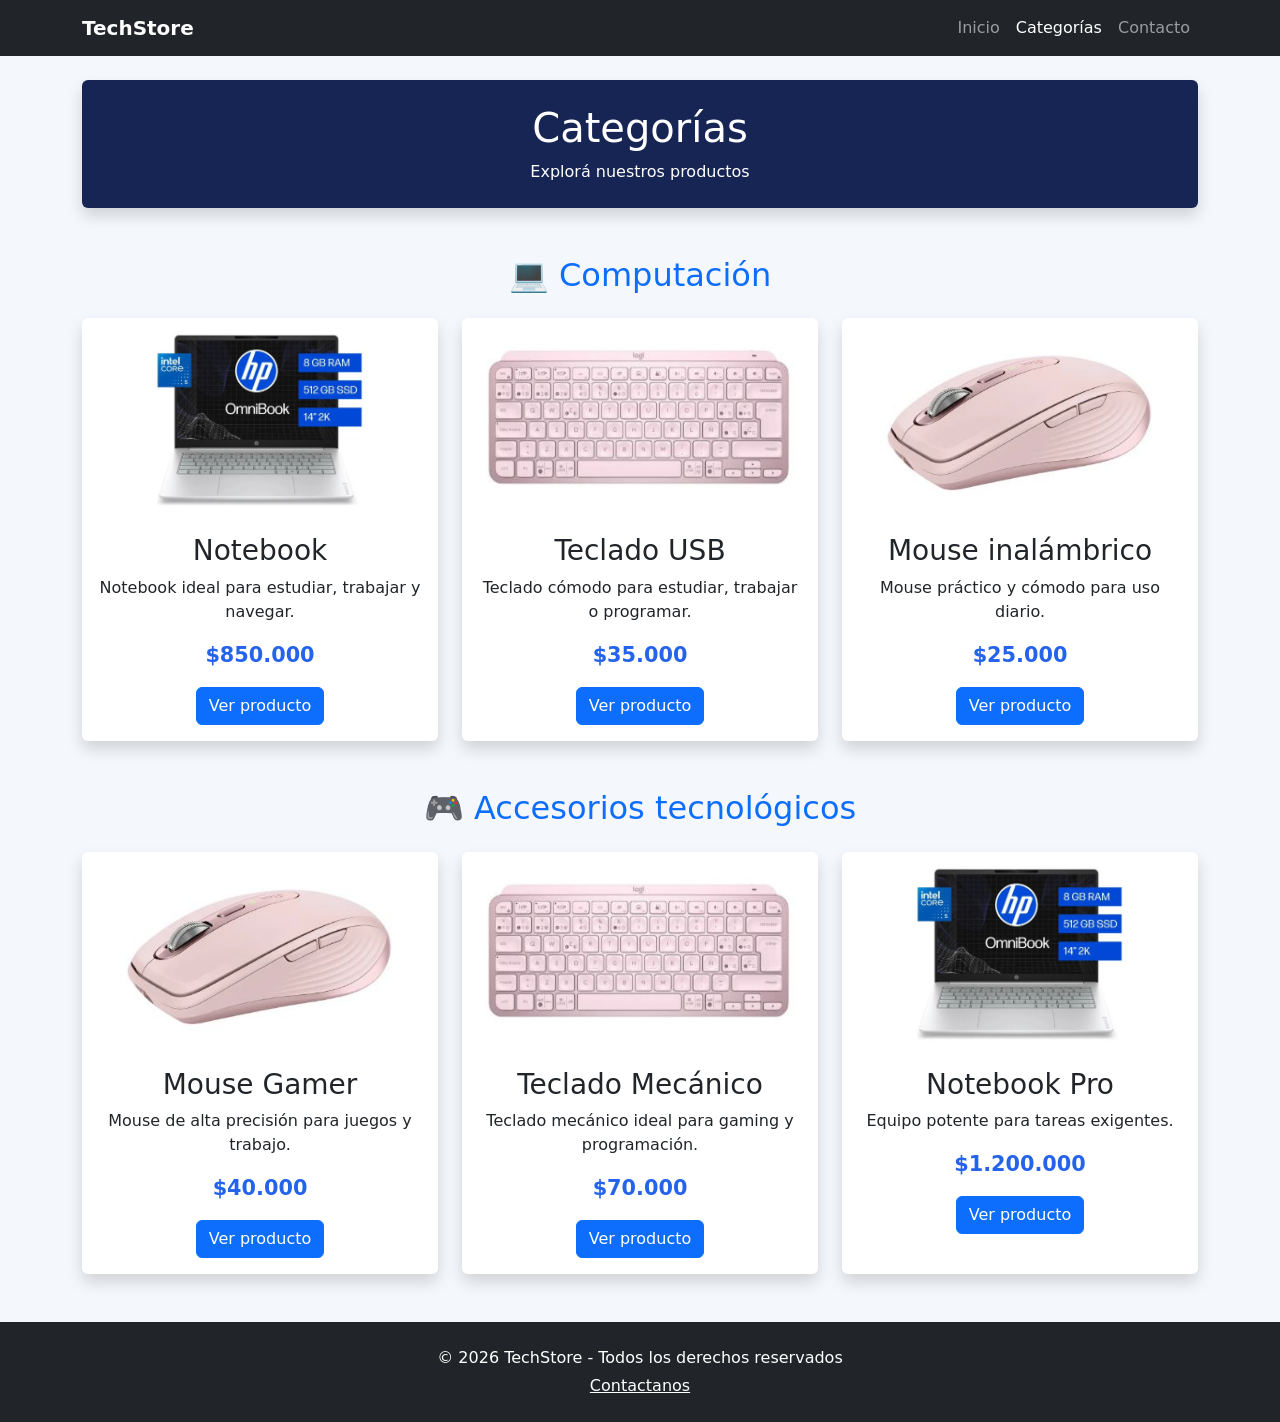
==== categorias.html @ 61530fde "Agrego paginas y funcionalidades Bootstrap" ====
<!doctype html>
<html lang="es">

<head>
  <meta charset="utf-8">
  <meta name="viewport" content="width=device-width, initial-scale=1">

  <title>Categorías - TechStore</title>

  <!-- Bootstrap -->
  <link
    href="https://cdn.jsdelivr.net/npm/bootstrap@5.3.8/dist/css/bootstrap.min.css"
    rel="stylesheet"
  >

  <style>
    body {
      background-color: #f4f7fb;
    }

    .encabezado {
      background-color: #172554;
    }

    .card {
      border: none;
      transition: transform 0.2s;
    }

    .card:hover {
      transform: translateY(-5px);
    }

    .card-img-top {
      height: 200px;
      object-fit: contain;
      padding: 10px;
    }

    .precio {
      color: #2563eb;
      font-size: 1.3rem;
      font-weight: bold;
    }
  </style>
</head>

<body>


  <!-- MENÚ -->
  <nav class="navbar navbar-expand-lg navbar-dark bg-dark">

    <div class="container">

      <a class="navbar-brand fw-bold" href="index.html">
        TechStore
      </a>

      <button
        class="navbar-toggler"
        type="button"
        data-bs-toggle="collapse"
        data-bs-target="#menu"
        aria-controls="menu"
        aria-expanded="false"
        aria-label="Abrir menú"
      >
        <span class="navbar-toggler-icon"></span>
      </button>


      <div class="collapse navbar-collapse" id="menu">

        <ul class="navbar-nav ms-auto">

          <li class="nav-item">
            <a class="nav-link" href="index.html">
              Inicio
            </a>
          </li>

          <li class="nav-item">
            <a class="nav-link active" href="categorias.html">
              Categorías
            </a>
          </li>

          <li class="nav-item">
            <a class="nav-link" href="contacto.html">
              Contacto
            </a>
          </li>

        </ul>

      </div>

    </div>

  </nav>


  <!-- ENCABEZADO -->
  <div class="container mt-4">

    <header class="encabezado text-white text-center py-4 rounded shadow">

      <h1>Categorías</h1>

      <p class="mb-0">
        Explorá nuestros productos
      </p>

    </header>

  </div>


  <!-- CATEGORÍA 1 -->
  <main class="container mt-5">

    <h2 class="text-center text-primary mb-4">
      💻 Computación
    </h2>


    <div class="row g-4 mb-5">


      <!-- PRODUCTO 1 -->
      <div class="col-sm-12 col-md-4">

        <div class="card shadow h-100">

          <img
            src="./img/notebook.JPG"
            class="card-img-top"
            alt="Notebook"
          >

          <div class="card-body text-center">

            <h3 class="card-title">
              Notebook
            </h3>

            <p class="card-text">
              Notebook ideal para estudiar, trabajar y navegar.
            </p>

            <p class="precio">
              $850.000
            </p>

            <button
              class="btn btn-primary"
              data-bs-toggle="modal"
              data-bs-target="#modalNotebook"
            >
              Ver producto
            </button>

          </div>

        </div>

      </div>


      <!-- PRODUCTO 2 -->
      <div class="col-sm-12 col-md-4">

        <div class="card shadow h-100">

          <img
            src="./img/teclado.JPG"
            class="card-img-top"
            alt="Teclado"
          >

          <div class="card-body text-center">

            <h3 class="card-title">
              Teclado USB
            </h3>

            <p class="card-text">
              Teclado cómodo para estudiar, trabajar o programar.
            </p>

            <p class="precio">
              $35.000
            </p>

            <button
              class="btn btn-primary"
              data-bs-toggle="modal"
              data-bs-target="#modalTeclado"
            >
              Ver producto
            </button>

          </div>

        </div>

      </div>


      <!-- PRODUCTO 3 -->
      <div class="col-sm-12 col-md-4">

        <div class="card shadow h-100">

          <img
            src="./img/mouse.JPG"
            class="card-img-top"
            alt="Mouse"
          >

          <div class="card-body text-center">

            <h3 class="card-title">
              Mouse inalámbrico
            </h3>

            <p class="card-text">
              Mouse práctico y cómodo para uso diario.
            </p>

            <p class="precio">
              $25.000
            </p>

            <button
              class="btn btn-primary"
              data-bs-toggle="modal"
              data-bs-target="#modalMouse"
            >
              Ver producto
            </button>

          </div>

        </div>

      </div>

    </div>


    <!-- CATEGORÍA 2 -->
    <h2 class="text-center text-primary mb-4">
      🎮 Accesorios tecnológicos
    </h2>


    <div class="row g-4 mb-5">


      <!-- PRODUCTO 4 -->
      <div class="col-sm-12 col-md-4">

        <div class="card shadow h-100">

          <img
            src="./img/mouse.JPG"
            class="card-img-top"
            alt="Mouse gamer"
          >

          <div class="card-body text-center">

            <h3 class="card-title">
              Mouse Gamer
            </h3>

            <p class="card-text">
              Mouse de alta precisión para juegos y trabajo.
            </p>

            <p class="precio">
              $40.000
            </p>

            <button
              class="btn btn-primary"
              data-bs-toggle="modal"
              data-bs-target="#modalMouseGamer"
            >
              Ver producto
            </button>

          </div>

        </div>

      </div>


      <!-- PRODUCTO 5 -->
      <div class="col-sm-12 col-md-4">

        <div class="card shadow h-100">

          <img
            src="./img/teclado.JPG"
            class="card-img-top"
            alt="Teclado mecánico"
          >

          <div class="card-body text-center">

            <h3 class="card-title">
              Teclado Mecánico
            </h3>

            <p class="card-text">
              Teclado mecánico ideal para gaming y programación.
            </p>

            <p class="precio">
              $70.000
            </p>

            <button
              class="btn btn-primary"
              data-bs-toggle="modal"
              data-bs-target="#modalTecladoMecanico"
            >
              Ver producto
            </button>

          </div>

        </div>

      </div>


      <!-- PRODUCTO 6 -->
      <div class="col-sm-12 col-md-4">

        <div class="card shadow h-100">

          <img
            src="./img/notebook.JPG"
            class="card-img-top"
            alt="Notebook Pro"
          >

          <div class="card-body text-center">

            <h3 class="card-title">
              Notebook Pro
            </h3>

            <p class="card-text">
              Equipo potente para tareas exigentes.
            </p>

            <p class="precio">
              $1.200.000
            </p>

            <button
              class="btn btn-primary"
              data-bs-toggle="modal"
              data-bs-target="#modalNotebookPro"
            >
              Ver producto
            </button>

          </div>

        </div>

      </div>

    </div>

  </main>


  <!-- ========================= -->
  <!-- MODAL NOTEBOOK -->
  <!-- ========================= -->

  <div
    class="modal fade"
    id="modalNotebook"
    tabindex="-1"
    aria-hidden="true"
  >

    <div class="modal-dialog">

      <div class="modal-content">

        <div class="modal-header">

          <h2 class="modal-title">
            Notebook
          </h2>

          <button
            type="button"
            class="btn-close"
            data-bs-dismiss="modal"
            aria-label="Cerrar"
          ></button>

        </div>

        <div class="modal-body">

          <p>
            Notebook ideal para estudiar, trabajar y navegar por internet.
          </p>

          <p>
            Pantalla de alta calidad, almacenamiento amplio y diseño cómodo.
          </p>

          <strong>
            Precio: $850.000
          </strong>

        </div>

        <div class="modal-footer">

          <button
            type="button"
            class="btn btn-secondary"
            data-bs-dismiss="modal"
          >
            Cerrar
          </button>

        </div>

      </div>

    </div>

  </div>


  <!-- MODAL TECLADO -->

  <div
    class="modal fade"
    id="modalTeclado"
    tabindex="-1"
    aria-hidden="true"
  >

    <div class="modal-dialog">

      <div class="modal-content">

        <div class="modal-header">

          <h2 class="modal-title">
            Teclado USB
          </h2>

          <button
            type="button"
            class="btn-close"
            data-bs-dismiss="modal"
          ></button>

        </div>

        <div class="modal-body">

          <p>
            Teclado USB cómodo y práctico.
          </p>

          <p>
            Ideal para estudiar, trabajar y programar.
          </p>

          <strong>
            Precio: $35.000
          </strong>

        </div>

      </div>

    </div>

  </div>


  <!-- MODAL MOUSE -->

  <div
    class="modal fade"
    id="modalMouse"
    tabindex="-1"
    aria-hidden="true"
  >

    <div class="modal-dialog">

      <div class="modal-content">

        <div class="modal-header">

          <h2 class="modal-title">
            Mouse inalámbrico
          </h2>

          <button
            type="button"
            class="btn-close"
            data-bs-dismiss="modal"
          ></button>

        </div>

        <div class="modal-body">

          <p>
            Mouse inalámbrico cómodo y práctico para todos los días.
          </p>

          <strong>
            Precio: $25.000
          </strong>

        </div>

      </div>

    </div>

  </div>


  <!-- MODAL MOUSE GAMER -->

  <div
    class="modal fade"
    id="modalMouseGamer"
    tabindex="-1"
    aria-hidden="true"
  >

    <div class="modal-dialog">

      <div class="modal-content">

        <div class="modal-header">

          <h2 class="modal-title">
            Mouse Gamer
          </h2>

          <button
            type="button"
            class="btn-close"
            data-bs-dismiss="modal"
          ></button>

        </div>

        <div class="modal-body">

          <p>
            Mouse de alta precisión para gaming y trabajo.
          </p>

          <p>
            Diseño ergonómico y excelente respuesta.
          </p>

          <strong>
            Precio: $40.000
          </strong>

        </div>

      </div>

    </div>

  </div>


  <!-- MODAL TECLADO MECÁNICO -->

  <div
    class="modal fade"
    id="modalTecladoMecanico"
    tabindex="-1"
    aria-hidden="true"
  >

    <div class="modal-dialog">

      <div class="modal-content">

        <div class="modal-header">

          <h2 class="modal-title">
            Teclado Mecánico
          </h2>

          <button
            type="button"
            class="btn-close"
            data-bs-dismiss="modal"
          ></button>

        </div>

        <div class="modal-body">

          <p>
            Teclado mecánico ideal para gaming y programación.
          </p>

          <p>
            Construcción resistente y respuesta rápida.
          </p>

          <strong>
            Precio: $70.000
          </strong>

        </div>

      </div>

    </div>

  </div>


  <!-- MODAL NOTEBOOK PRO -->

  <div
    class="modal fade"
    id="modalNotebookPro"
    tabindex="-1"
    aria-hidden="true"
  >

    <div class="modal-dialog">

      <div class="modal-content">

        <div class="modal-header">

          <h2 class="modal-title">
            Notebook Pro
          </h2>

          <button
            type="button"
            class="btn-close"
            data-bs-dismiss="modal"
          ></button>

        </div>

        <div class="modal-body">

          <p>
            Notebook potente para tareas exigentes.
          </p>

          <p>
            Ideal para trabajo, programación y edición.
          </p>

          <strong>
            Precio: $1.200.000
          </strong>

        </div>

      </div>

    </div>

  </div>


  <!-- FOOTER -->

  <footer class="bg-dark text-white text-center py-4 mt-5">

    <p class="mb-1">
      © 2026 TechStore - Todos los derechos reservados
    </p>

    <a
      href="contacto.html"
      class="text-white"
    >
      Contactanos
    </a>

  </footer>


  <!-- Bootstrap JavaScript -->

  <script
    src="https://cdn.jsdelivr.net/npm/bootstrap@5.3.8/dist/js/bootstrap.bundle.min.js"
  ></script>

</body>

</html>
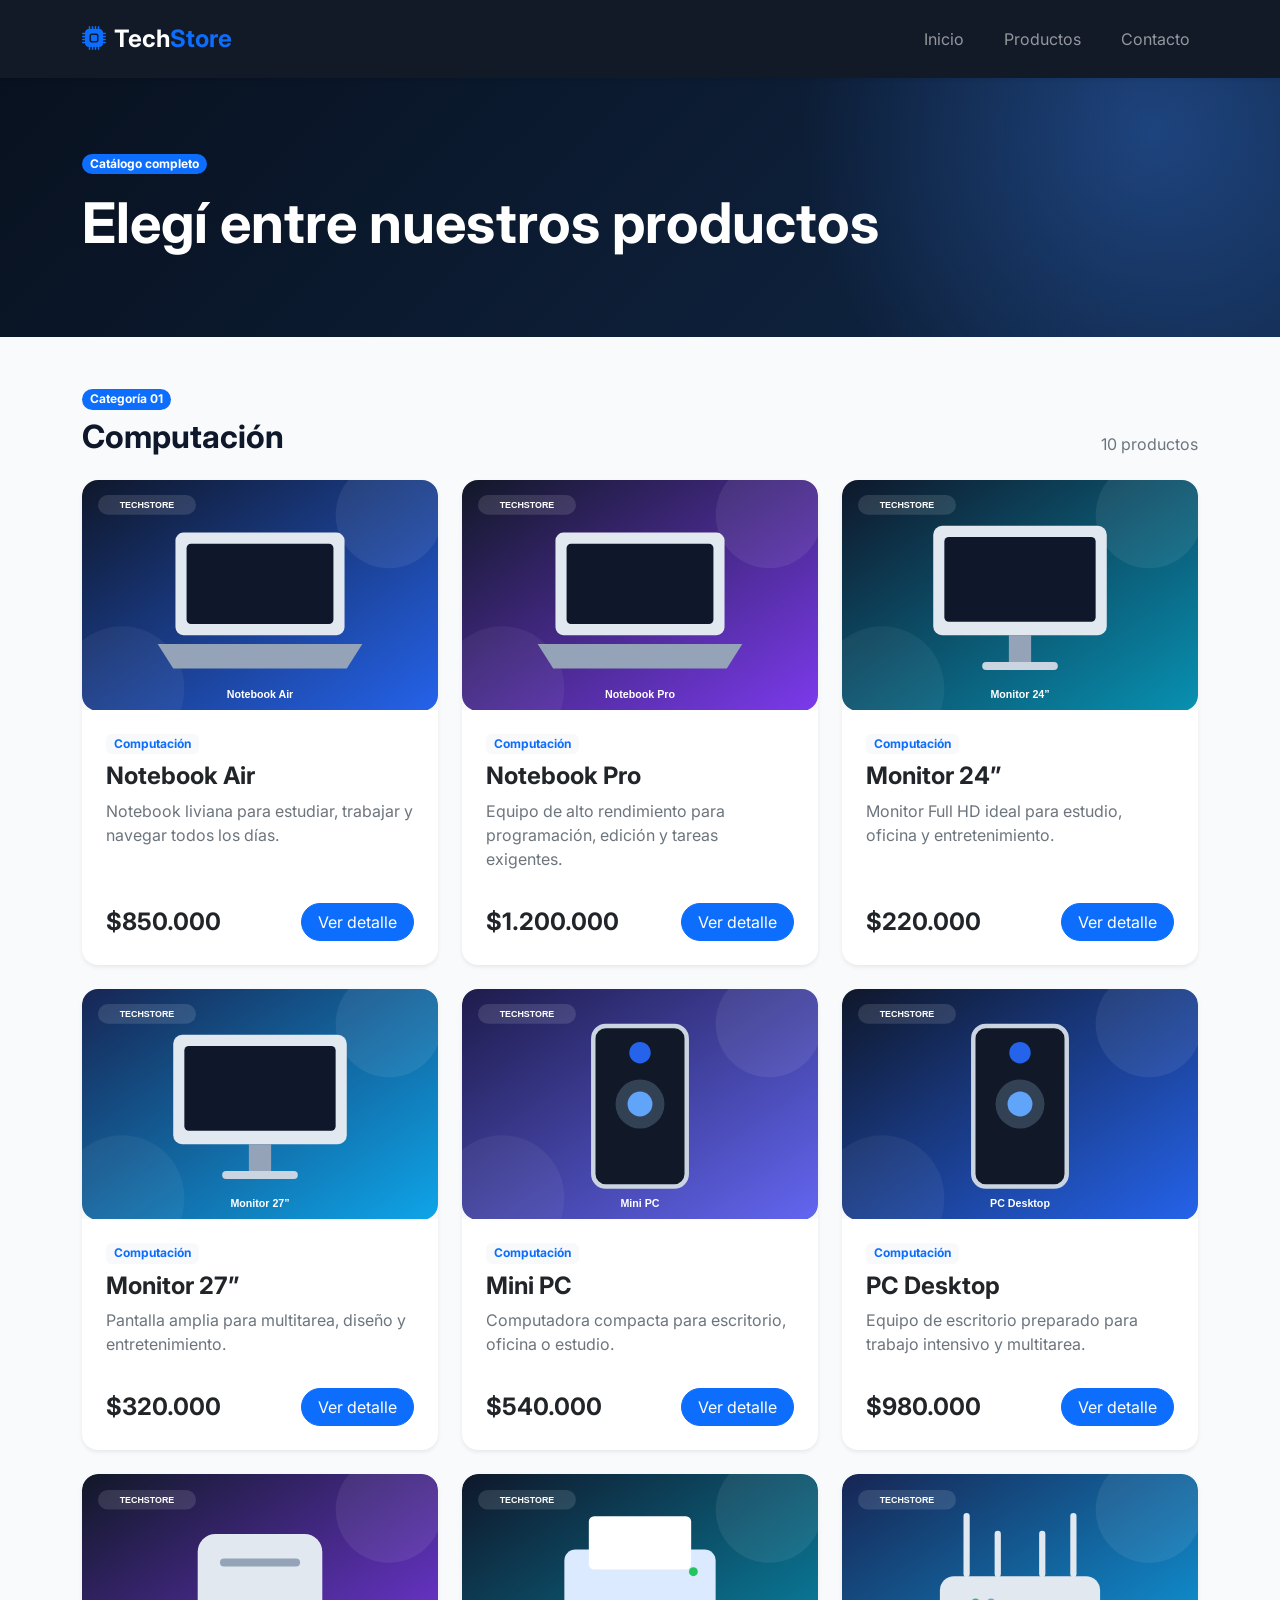
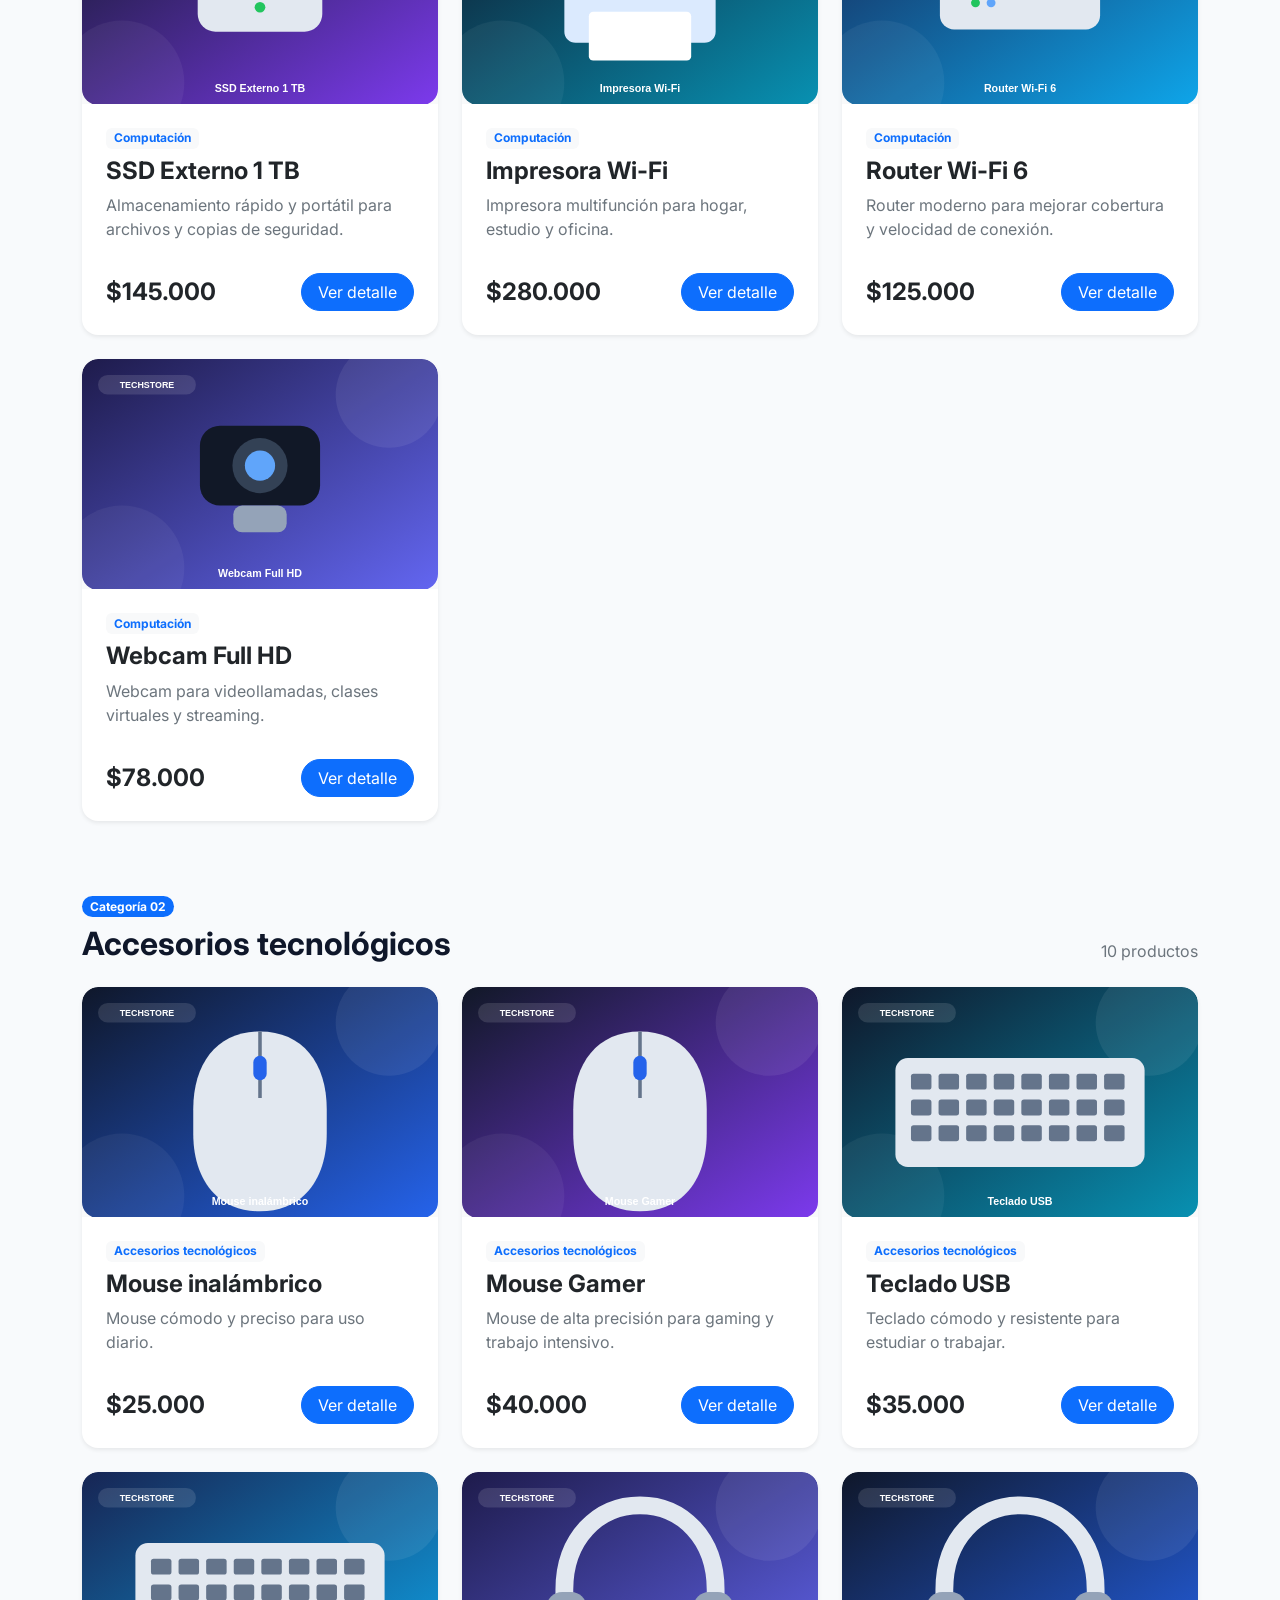
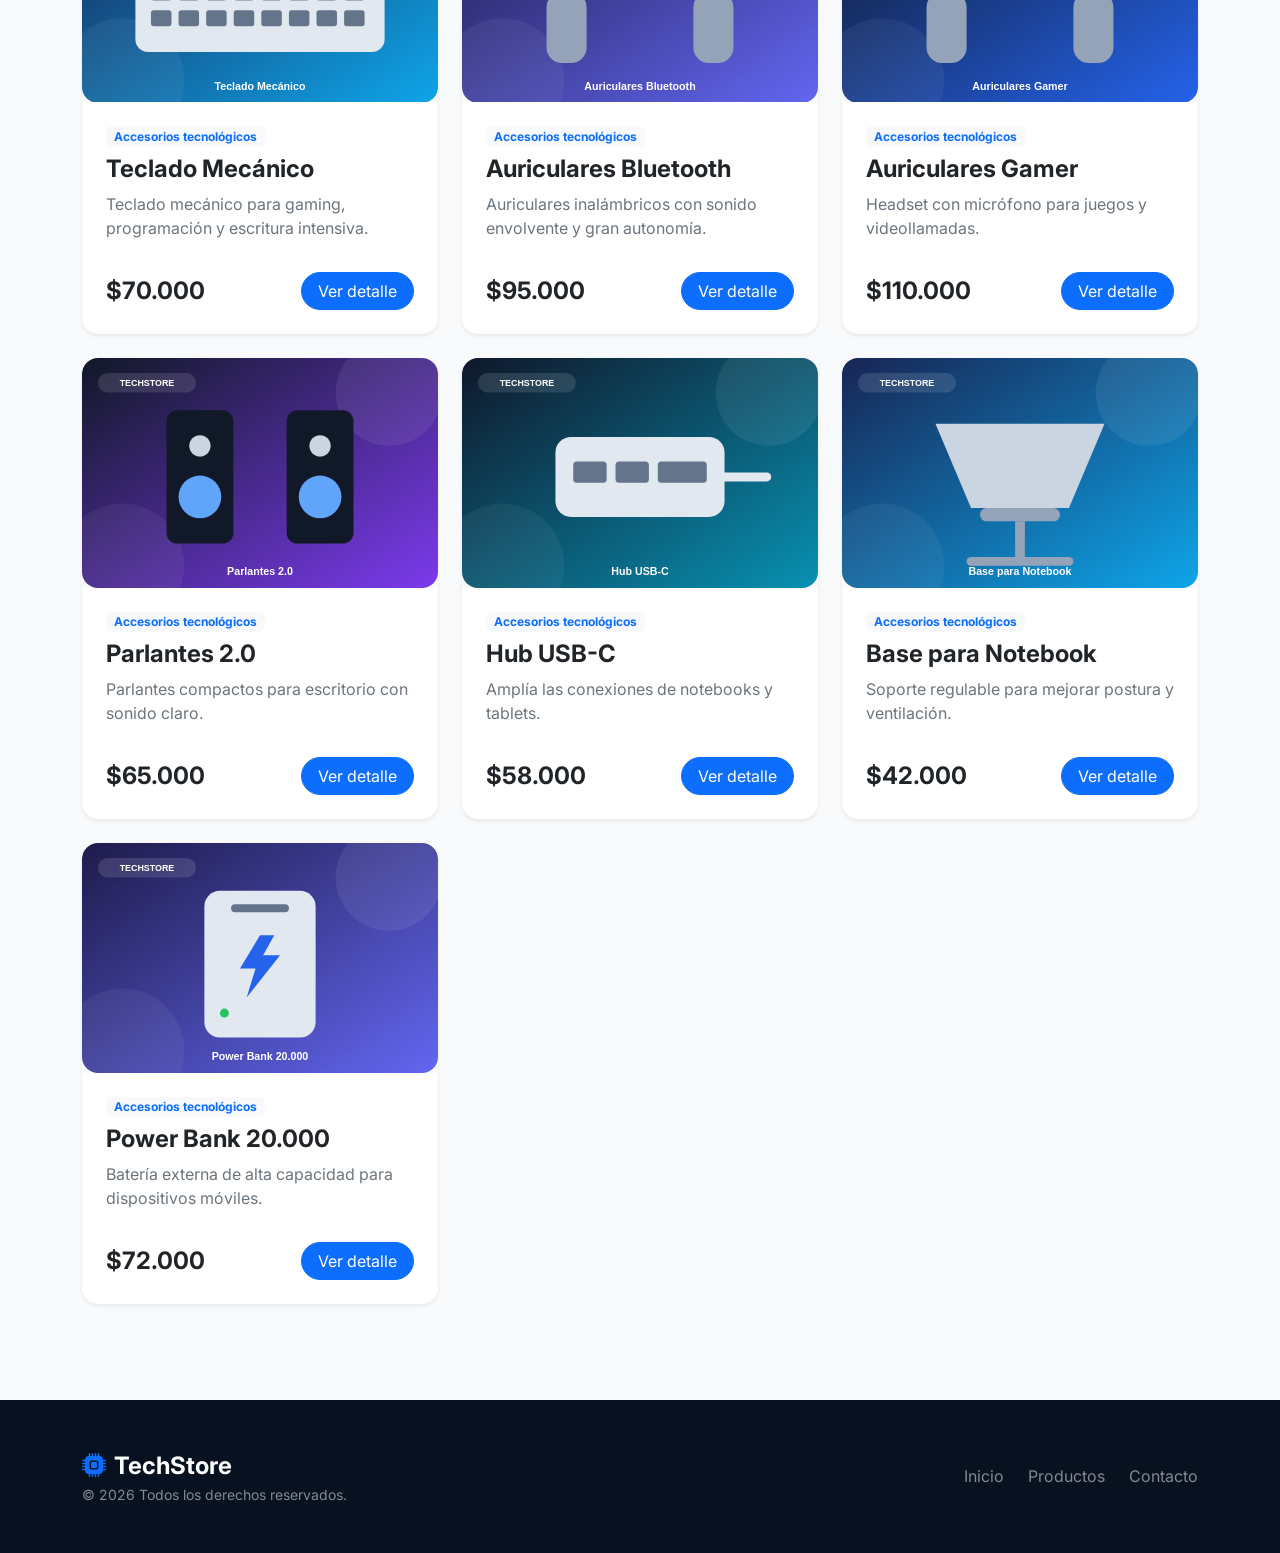
==== commit 2e715cc6: "refactor: modificación completa de estetica" ====
--- a/categorias.html
+++ b/categorias.html
@@ -1,723 +1,1094 @@
 <!doctype html>
 <html lang="es">
-
 <head>
-  <meta charset="utf-8">
-  <meta name="viewport" content="width=device-width, initial-scale=1">
-
-  <title>Categorías - TechStore</title>
-
-  <!-- Bootstrap -->
-  <link
-    href="https://cdn.jsdelivr.net/npm/bootstrap@5.3.8/dist/css/bootstrap.min.css"
-    rel="stylesheet"
-  >
-
-  <style>
-    body {
-      background-color: #f4f7fb;
-    }
-
-    .encabezado {
-      background-color: #172554;
-    }
-
-    .card {
-      border: none;
-      transition: transform 0.2s;
-    }
-
-    .card:hover {
-      transform: translateY(-5px);
-    }
-
-    .card-img-top {
-      height: 200px;
-      object-fit: contain;
-      padding: 10px;
-    }
-
-    .precio {
-      color: #2563eb;
-      font-size: 1.3rem;
-      font-weight: bold;
-    }
-  </style>
+<meta charset="utf-8">
+<meta name="viewport" content="width=device-width, initial-scale=1">
+<title>Productos - TechStore</title>
+
+<link href="https://cdn.jsdelivr.net/npm/bootstrap@5.3.8/dist/css/bootstrap.min.css" rel="stylesheet">
+<link rel="stylesheet" href="https://cdn.jsdelivr.net/npm/bootstrap-icons@1.11.3/font/bootstrap-icons.min.css">
+<link rel="preconnect" href="https://fonts.googleapis.com">
+<link rel="preconnect" href="https://fonts.gstatic.com" crossorigin>
+<link href="https://fonts.googleapis.com/css2?family=Inter:wght@400;500;600;700;800&display=swap" rel="stylesheet">
+<link rel="stylesheet" href="styles.css">
+
 </head>
-
 <body>
 
-
-  <!-- MENÚ -->
-  <nav class="navbar navbar-expand-lg navbar-dark bg-dark">
-
-    <div class="container">
-
-      <a class="navbar-brand fw-bold" href="index.html">
-        TechStore
-      </a>
-
-      <button
-        class="navbar-toggler"
-        type="button"
-        data-bs-toggle="collapse"
-        data-bs-target="#menu"
-        aria-controls="menu"
-        aria-expanded="false"
-        aria-label="Abrir menú"
-      >
-        <span class="navbar-toggler-icon"></span>
-      </button>
-
-
-      <div class="collapse navbar-collapse" id="menu">
-
-        <ul class="navbar-nav ms-auto">
-
-          <li class="nav-item">
-            <a class="nav-link" href="index.html">
-              Inicio
-            </a>
-          </li>
-
-          <li class="nav-item">
-            <a class="nav-link active" href="categorias.html">
-              Categorías
-            </a>
-          </li>
-
-          <li class="nav-item">
-            <a class="nav-link" href="contacto.html">
-              Contacto
-            </a>
-          </li>
-
-        </ul>
-
-      </div>
-
-    </div>
-
-  </nav>
-
-
-  <!-- ENCABEZADO -->
-  <div class="container mt-4">
-
-    <header class="encabezado text-white text-center py-4 rounded shadow">
-
-      <h1>Categorías</h1>
-
-      <p class="mb-0">
-        Explorá nuestros productos
-      </p>
-
-    </header>
-
-  </div>
-
-
-  <!-- CATEGORÍA 1 -->
-  <main class="container mt-5">
-
-    <h2 class="text-center text-primary mb-4">
-      💻 Computación
-    </h2>
-
-
-    <div class="row g-4 mb-5">
-
-
-      <!-- PRODUCTO 1 -->
-      <div class="col-sm-12 col-md-4">
-
-        <div class="card shadow h-100">
-
-          <img
-            src="./img/notebook.JPG"
-            class="card-img-top"
-            alt="Notebook"
-          >
-
-          <div class="card-body text-center">
-
-            <h3 class="card-title">
-              Notebook
-            </h3>
-
-            <p class="card-text">
-              Notebook ideal para estudiar, trabajar y navegar.
-            </p>
-
-            <p class="precio">
-              $850.000
-            </p>
-
-            <button
-              class="btn btn-primary"
-              data-bs-toggle="modal"
-              data-bs-target="#modalNotebook"
-            >
-              Ver producto
-            </button>
-
-          </div>
-
-        </div>
-
-      </div>
-
-
-      <!-- PRODUCTO 2 -->
-      <div class="col-sm-12 col-md-4">
-
-        <div class="card shadow h-100">
-
-          <img
-            src="./img/teclado.JPG"
-            class="card-img-top"
-            alt="Teclado"
-          >
-
-          <div class="card-body text-center">
-
-            <h3 class="card-title">
-              Teclado USB
-            </h3>
-
-            <p class="card-text">
-              Teclado cómodo para estudiar, trabajar o programar.
-            </p>
-
-            <p class="precio">
-              $35.000
-            </p>
-
-            <button
-              class="btn btn-primary"
-              data-bs-toggle="modal"
-              data-bs-target="#modalTeclado"
-            >
-              Ver producto
-            </button>
-
-          </div>
-
-        </div>
-
-      </div>
-
-
-      <!-- PRODUCTO 3 -->
-      <div class="col-sm-12 col-md-4">
-
-        <div class="card shadow h-100">
-
-          <img
-            src="./img/mouse.JPG"
-            class="card-img-top"
-            alt="Mouse"
-          >
-
-          <div class="card-body text-center">
-
-            <h3 class="card-title">
-              Mouse inalámbrico
-            </h3>
-
-            <p class="card-text">
-              Mouse práctico y cómodo para uso diario.
-            </p>
-
-            <p class="precio">
-              $25.000
-            </p>
-
-            <button
-              class="btn btn-primary"
-              data-bs-toggle="modal"
-              data-bs-target="#modalMouse"
-            >
-              Ver producto
-            </button>
-
-          </div>
-
-        </div>
-
-      </div>
-
-    </div>
-
-
-    <!-- CATEGORÍA 2 -->
-    <h2 class="text-center text-primary mb-4">
-      🎮 Accesorios tecnológicos
-    </h2>
-
-
-    <div class="row g-4 mb-5">
-
-
-      <!-- PRODUCTO 4 -->
-      <div class="col-sm-12 col-md-4">
-
-        <div class="card shadow h-100">
-
-          <img
-            src="./img/mouse.JPG"
-            class="card-img-top"
-            alt="Mouse gamer"
-          >
-
-          <div class="card-body text-center">
-
-            <h3 class="card-title">
-              Mouse Gamer
-            </h3>
-
-            <p class="card-text">
-              Mouse de alta precisión para juegos y trabajo.
-            </p>
-
-            <p class="precio">
-              $40.000
-            </p>
-
-            <button
-              class="btn btn-primary"
-              data-bs-toggle="modal"
-              data-bs-target="#modalMouseGamer"
-            >
-              Ver producto
-            </button>
-
-          </div>
-
-        </div>
-
-      </div>
-
-
-      <!-- PRODUCTO 5 -->
-      <div class="col-sm-12 col-md-4">
-
-        <div class="card shadow h-100">
-
-          <img
-            src="./img/teclado.JPG"
-            class="card-img-top"
-            alt="Teclado mecánico"
-          >
-
-          <div class="card-body text-center">
-
-            <h3 class="card-title">
-              Teclado Mecánico
-            </h3>
-
-            <p class="card-text">
-              Teclado mecánico ideal para gaming y programación.
-            </p>
-
-            <p class="precio">
-              $70.000
-            </p>
-
-            <button
-              class="btn btn-primary"
-              data-bs-toggle="modal"
-              data-bs-target="#modalTecladoMecanico"
-            >
-              Ver producto
-            </button>
-
-          </div>
-
-        </div>
-
-      </div>
-
-
-      <!-- PRODUCTO 6 -->
-      <div class="col-sm-12 col-md-4">
-
-        <div class="card shadow h-100">
-
-          <img
-            src="./img/notebook.JPG"
-            class="card-img-top"
-            alt="Notebook Pro"
-          >
-
-          <div class="card-body text-center">
-
-            <h3 class="card-title">
-              Notebook Pro
-            </h3>
-
-            <p class="card-text">
-              Equipo potente para tareas exigentes.
-            </p>
-
-            <p class="precio">
-              $1.200.000
-            </p>
-
-            <button
-              class="btn btn-primary"
-              data-bs-toggle="modal"
-              data-bs-target="#modalNotebookPro"
-            >
-              Ver producto
-            </button>
-
-          </div>
-
-        </div>
-
-      </div>
-
-    </div>
-
-  </main>
-
-
-  <!-- ========================= -->
-  <!-- MODAL NOTEBOOK -->
-  <!-- ========================= -->
-
-  <div
-    class="modal fade"
-    id="modalNotebook"
-    tabindex="-1"
-    aria-hidden="true"
-  >
-
-    <div class="modal-dialog">
-
-      <div class="modal-content">
-
-        <div class="modal-header">
-
-          <h2 class="modal-title">
-            Notebook
-          </h2>
-
-          <button
-            type="button"
-            class="btn-close"
-            data-bs-dismiss="modal"
-            aria-label="Cerrar"
-          ></button>
-
-        </div>
-
-        <div class="modal-body">
-
-          <p>
-            Notebook ideal para estudiar, trabajar y navegar por internet.
-          </p>
-
-          <p>
-            Pantalla de alta calidad, almacenamiento amplio y diseño cómodo.
-          </p>
-
-          <strong>
-            Precio: $850.000
-          </strong>
-
-        </div>
-
-        <div class="modal-footer">
-
-          <button
-            type="button"
-            class="btn btn-secondary"
-            data-bs-dismiss="modal"
-          >
-            Cerrar
-          </button>
-
-        </div>
-
-      </div>
-
-    </div>
-
-  </div>
-
-
-  <!-- MODAL TECLADO -->
-
-  <div
-    class="modal fade"
-    id="modalTeclado"
-    tabindex="-1"
-    aria-hidden="true"
-  >
-
-    <div class="modal-dialog">
-
-      <div class="modal-content">
-
-        <div class="modal-header">
-
-          <h2 class="modal-title">
-            Teclado USB
-          </h2>
-
-          <button
-            type="button"
-            class="btn-close"
-            data-bs-dismiss="modal"
-          ></button>
-
-        </div>
-
-        <div class="modal-body">
-
-          <p>
-            Teclado USB cómodo y práctico.
-          </p>
-
-          <p>
-            Ideal para estudiar, trabajar y programar.
-          </p>
-
-          <strong>
-            Precio: $35.000
-          </strong>
-
-        </div>
-
-      </div>
-
-    </div>
-
-  </div>
-
-
-  <!-- MODAL MOUSE -->
-
-  <div
-    class="modal fade"
-    id="modalMouse"
-    tabindex="-1"
-    aria-hidden="true"
-  >
-
-    <div class="modal-dialog">
-
-      <div class="modal-content">
-
-        <div class="modal-header">
-
-          <h2 class="modal-title">
-            Mouse inalámbrico
-          </h2>
-
-          <button
-            type="button"
-            class="btn-close"
-            data-bs-dismiss="modal"
-          ></button>
-
-        </div>
-
-        <div class="modal-body">
-
-          <p>
-            Mouse inalámbrico cómodo y práctico para todos los días.
-          </p>
-
-          <strong>
-            Precio: $25.000
-          </strong>
-
-        </div>
-
-      </div>
-
-    </div>
-
-  </div>
-
-
-  <!-- MODAL MOUSE GAMER -->
-
-  <div
-    class="modal fade"
-    id="modalMouseGamer"
-    tabindex="-1"
-    aria-hidden="true"
-  >
-
-    <div class="modal-dialog">
-
-      <div class="modal-content">
-
-        <div class="modal-header">
-
-          <h2 class="modal-title">
-            Mouse Gamer
-          </h2>
-
-          <button
-            type="button"
-            class="btn-close"
-            data-bs-dismiss="modal"
-          ></button>
-
-        </div>
-
-        <div class="modal-body">
-
-          <p>
-            Mouse de alta precisión para gaming y trabajo.
-          </p>
-
-          <p>
-            Diseño ergonómico y excelente respuesta.
-          </p>
-
-          <strong>
-            Precio: $40.000
-          </strong>
-
-        </div>
-
-      </div>
-
-    </div>
-
-  </div>
-
-
-  <!-- MODAL TECLADO MECÁNICO -->
-
-  <div
-    class="modal fade"
-    id="modalTecladoMecanico"
-    tabindex="-1"
-    aria-hidden="true"
-  >
-
-    <div class="modal-dialog">
-
-      <div class="modal-content">
-
-        <div class="modal-header">
-
-          <h2 class="modal-title">
-            Teclado Mecánico
-          </h2>
-
-          <button
-            type="button"
-            class="btn-close"
-            data-bs-dismiss="modal"
-          ></button>
-
-        </div>
-
-        <div class="modal-body">
-
-          <p>
-            Teclado mecánico ideal para gaming y programación.
-          </p>
-
-          <p>
-            Construcción resistente y respuesta rápida.
-          </p>
-
-          <strong>
-            Precio: $70.000
-          </strong>
-
-        </div>
-
-      </div>
-
-    </div>
-
-  </div>
-
-
-  <!-- MODAL NOTEBOOK PRO -->
-
-  <div
-    class="modal fade"
-    id="modalNotebookPro"
-    tabindex="-1"
-    aria-hidden="true"
-  >
-
-    <div class="modal-dialog">
-
-      <div class="modal-content">
-
-        <div class="modal-header">
-
-          <h2 class="modal-title">
-            Notebook Pro
-          </h2>
-
-          <button
-            type="button"
-            class="btn-close"
-            data-bs-dismiss="modal"
-          ></button>
-
-        </div>
-
-        <div class="modal-body">
-
-          <p>
-            Notebook potente para tareas exigentes.
-          </p>
-
-          <p>
-            Ideal para trabajo, programación y edición.
-          </p>
-
-          <strong>
-            Precio: $1.200.000
-          </strong>
-
-        </div>
-
-      </div>
-
-    </div>
-
-  </div>
-
-
-  <!-- FOOTER -->
-
-  <footer class="bg-dark text-white text-center py-4 mt-5">
-
-    <p class="mb-1">
-      © 2026 TechStore - Todos los derechos reservados
-    </p>
-
-    <a
-      href="contacto.html"
-      class="text-white"
-    >
-      Contactanos
-    </a>
-
-  </footer>
-
-
-  <!-- Bootstrap JavaScript -->
-
-  <script
-    src="https://cdn.jsdelivr.net/npm/bootstrap@5.3.8/dist/js/bootstrap.bundle.min.js"
-  ></script>
-
+<nav class="navbar navbar-expand-lg navbar-dark navbar-tech py-3 sticky-top shadow-sm">
+  <div class="container">
+    <a class="navbar-brand fw-bold fs-4" href="index.html"><i class="bi bi-cpu-fill me-2 text-primary"></i>Tech<span class="text-primary">Store</span></a>
+    <button class="navbar-toggler" type="button" data-bs-toggle="collapse" data-bs-target="#menu"><span class="navbar-toggler-icon"></span></button>
+    <div class="collapse navbar-collapse" id="menu">
+      <ul class="navbar-nav ms-auto align-items-lg-center gap-lg-4">
+        <li class="nav-item"><a class="nav-link" href="index.html">Inicio</a></li>
+        <li class="nav-item"><a class="nav-link" href="categorias.html">Productos</a></li>
+        <li class="nav-item"><a class="nav-link" href="contacto.html">Contacto</a></li>
+      </ul>
+    </div>
+  </div>
+</nav>
+
+
+<header class="catalog-hero text-white py-5">
+  <div class="container py-4">
+    <span class="badge text-bg-primary rounded-pill mb-3">Catálogo completo</span>
+    <h1 class="display-4 fw-bold">Elegí entre nuestros productos</h1>
+    </div>
+</header>
+
+<main class="container py-5">
+  <section class="mb-5">
+    <div class="d-flex justify-content-between align-items-end flex-wrap gap-3 mb-4">
+      <div><span class="badge text-bg-primary rounded-pill mb-2">Categoría 01</span><h2 class="fw-bold mb-0">Computación</h2></div>
+      <span class="text-secondary">10 productos</span>
+    </div>
+    <div class="row g-4">
+<div class="col-md-6 col-xl-4">
+  <article class="card product-card h-100 border-0 shadow-sm rounded-4 overflow-hidden">
+    <img src="./img/notebook-air.svg" class="card-img-top bg-light" alt="Notebook Air">
+    <div class="card-body d-flex flex-column p-4">
+      <span class="badge text-bg-light text-primary align-self-start mb-2">Computación</span>
+      <h3 class="h4 fw-bold">Notebook Air</h3>
+      <p class="text-secondary">Notebook liviana para estudiar, trabajar y navegar todos los días.</p>
+      <div class="d-flex justify-content-between align-items-center mt-auto pt-3">
+        <span class="fs-4 fw-bold">$850.000</span>
+        <button class="btn btn-primary rounded-pill px-3"
+          data-bs-toggle="modal" data-bs-target="#modal-notebook-air">
+          Ver detalle
+        </button>
+      </div>
+    </div>
+  </article>
+</div>
+
+<div class="col-md-6 col-xl-4">
+  <article class="card product-card h-100 border-0 shadow-sm rounded-4 overflow-hidden">
+    <img src="./img/notebook-pro.svg" class="card-img-top bg-light" alt="Notebook Pro">
+    <div class="card-body d-flex flex-column p-4">
+      <span class="badge text-bg-light text-primary align-self-start mb-2">Computación</span>
+      <h3 class="h4 fw-bold">Notebook Pro</h3>
+      <p class="text-secondary">Equipo de alto rendimiento para programación, edición y tareas exigentes.</p>
+      <div class="d-flex justify-content-between align-items-center mt-auto pt-3">
+        <span class="fs-4 fw-bold">$1.200.000</span>
+        <button class="btn btn-primary rounded-pill px-3"
+          data-bs-toggle="modal" data-bs-target="#modal-notebook-pro">
+          Ver detalle
+        </button>
+      </div>
+    </div>
+  </article>
+</div>
+
+<div class="col-md-6 col-xl-4">
+  <article class="card product-card h-100 border-0 shadow-sm rounded-4 overflow-hidden">
+    <img src="./img/monitor-24.svg" class="card-img-top bg-light" alt="Monitor 24”">
+    <div class="card-body d-flex flex-column p-4">
+      <span class="badge text-bg-light text-primary align-self-start mb-2">Computación</span>
+      <h3 class="h4 fw-bold">Monitor 24”</h3>
+      <p class="text-secondary">Monitor Full HD ideal para estudio, oficina y entretenimiento.</p>
+      <div class="d-flex justify-content-between align-items-center mt-auto pt-3">
+        <span class="fs-4 fw-bold">$220.000</span>
+        <button class="btn btn-primary rounded-pill px-3"
+          data-bs-toggle="modal" data-bs-target="#modal-monitor-24">
+          Ver detalle
+        </button>
+      </div>
+    </div>
+  </article>
+</div>
+
+<div class="col-md-6 col-xl-4">
+  <article class="card product-card h-100 border-0 shadow-sm rounded-4 overflow-hidden">
+    <img src="./img/monitor-27.svg" class="card-img-top bg-light" alt="Monitor 27”">
+    <div class="card-body d-flex flex-column p-4">
+      <span class="badge text-bg-light text-primary align-self-start mb-2">Computación</span>
+      <h3 class="h4 fw-bold">Monitor 27”</h3>
+      <p class="text-secondary">Pantalla amplia para multitarea, diseño y entretenimiento.</p>
+      <div class="d-flex justify-content-between align-items-center mt-auto pt-3">
+        <span class="fs-4 fw-bold">$320.000</span>
+        <button class="btn btn-primary rounded-pill px-3"
+          data-bs-toggle="modal" data-bs-target="#modal-monitor-27">
+          Ver detalle
+        </button>
+      </div>
+    </div>
+  </article>
+</div>
+
+<div class="col-md-6 col-xl-4">
+  <article class="card product-card h-100 border-0 shadow-sm rounded-4 overflow-hidden">
+    <img src="./img/mini-pc.svg" class="card-img-top bg-light" alt="Mini PC">
+    <div class="card-body d-flex flex-column p-4">
+      <span class="badge text-bg-light text-primary align-self-start mb-2">Computación</span>
+      <h3 class="h4 fw-bold">Mini PC</h3>
+      <p class="text-secondary">Computadora compacta para escritorio, oficina o estudio.</p>
+      <div class="d-flex justify-content-between align-items-center mt-auto pt-3">
+        <span class="fs-4 fw-bold">$540.000</span>
+        <button class="btn btn-primary rounded-pill px-3"
+          data-bs-toggle="modal" data-bs-target="#modal-mini-pc">
+          Ver detalle
+        </button>
+      </div>
+    </div>
+  </article>
+</div>
+
+<div class="col-md-6 col-xl-4">
+  <article class="card product-card h-100 border-0 shadow-sm rounded-4 overflow-hidden">
+    <img src="./img/pc-desktop.svg" class="card-img-top bg-light" alt="PC Desktop">
+    <div class="card-body d-flex flex-column p-4">
+      <span class="badge text-bg-light text-primary align-self-start mb-2">Computación</span>
+      <h3 class="h4 fw-bold">PC Desktop</h3>
+      <p class="text-secondary">Equipo de escritorio preparado para trabajo intensivo y multitarea.</p>
+      <div class="d-flex justify-content-between align-items-center mt-auto pt-3">
+        <span class="fs-4 fw-bold">$980.000</span>
+        <button class="btn btn-primary rounded-pill px-3"
+          data-bs-toggle="modal" data-bs-target="#modal-pc-desktop">
+          Ver detalle
+        </button>
+      </div>
+    </div>
+  </article>
+</div>
+
+<div class="col-md-6 col-xl-4">
+  <article class="card product-card h-100 border-0 shadow-sm rounded-4 overflow-hidden">
+    <img src="./img/ssd.svg" class="card-img-top bg-light" alt="SSD Externo 1 TB">
+    <div class="card-body d-flex flex-column p-4">
+      <span class="badge text-bg-light text-primary align-self-start mb-2">Computación</span>
+      <h3 class="h4 fw-bold">SSD Externo 1 TB</h3>
+      <p class="text-secondary">Almacenamiento rápido y portátil para archivos y copias de seguridad.</p>
+      <div class="d-flex justify-content-between align-items-center mt-auto pt-3">
+        <span class="fs-4 fw-bold">$145.000</span>
+        <button class="btn btn-primary rounded-pill px-3"
+          data-bs-toggle="modal" data-bs-target="#modal-ssd-externo-1-tb">
+          Ver detalle
+        </button>
+      </div>
+    </div>
+  </article>
+</div>
+
+<div class="col-md-6 col-xl-4">
+  <article class="card product-card h-100 border-0 shadow-sm rounded-4 overflow-hidden">
+    <img src="./img/printer.svg" class="card-img-top bg-light" alt="Impresora Wi‑Fi">
+    <div class="card-body d-flex flex-column p-4">
+      <span class="badge text-bg-light text-primary align-self-start mb-2">Computación</span>
+      <h3 class="h4 fw-bold">Impresora Wi‑Fi</h3>
+      <p class="text-secondary">Impresora multifunción para hogar, estudio y oficina.</p>
+      <div class="d-flex justify-content-between align-items-center mt-auto pt-3">
+        <span class="fs-4 fw-bold">$280.000</span>
+        <button class="btn btn-primary rounded-pill px-3"
+          data-bs-toggle="modal" data-bs-target="#modal-impresora-wi-fi">
+          Ver detalle
+        </button>
+      </div>
+    </div>
+  </article>
+</div>
+
+<div class="col-md-6 col-xl-4">
+  <article class="card product-card h-100 border-0 shadow-sm rounded-4 overflow-hidden">
+    <img src="./img/router.svg" class="card-img-top bg-light" alt="Router Wi‑Fi 6">
+    <div class="card-body d-flex flex-column p-4">
+      <span class="badge text-bg-light text-primary align-self-start mb-2">Computación</span>
+      <h3 class="h4 fw-bold">Router Wi‑Fi 6</h3>
+      <p class="text-secondary">Router moderno para mejorar cobertura y velocidad de conexión.</p>
+      <div class="d-flex justify-content-between align-items-center mt-auto pt-3">
+        <span class="fs-4 fw-bold">$125.000</span>
+        <button class="btn btn-primary rounded-pill px-3"
+          data-bs-toggle="modal" data-bs-target="#modal-router-wi-fi-6">
+          Ver detalle
+        </button>
+      </div>
+    </div>
+  </article>
+</div>
+
+<div class="col-md-6 col-xl-4">
+  <article class="card product-card h-100 border-0 shadow-sm rounded-4 overflow-hidden">
+    <img src="./img/webcam.svg" class="card-img-top bg-light" alt="Webcam Full HD">
+    <div class="card-body d-flex flex-column p-4">
+      <span class="badge text-bg-light text-primary align-self-start mb-2">Computación</span>
+      <h3 class="h4 fw-bold">Webcam Full HD</h3>
+      <p class="text-secondary">Webcam para videollamadas, clases virtuales y streaming.</p>
+      <div class="d-flex justify-content-between align-items-center mt-auto pt-3">
+        <span class="fs-4 fw-bold">$78.000</span>
+        <button class="btn btn-primary rounded-pill px-3"
+          data-bs-toggle="modal" data-bs-target="#modal-webcam-full-hd">
+          Ver detalle
+        </button>
+      </div>
+    </div>
+  </article>
+</div></div>
+  </section>
+
+  <section class="pt-4">
+    <div class="d-flex justify-content-between align-items-end flex-wrap gap-3 mb-4">
+      <div><span class="badge text-bg-primary rounded-pill mb-2">Categoría 02</span><h2 class="fw-bold mb-0">Accesorios tecnológicos</h2></div>
+      <span class="text-secondary">10 productos</span>
+    </div>
+    <div class="row g-4">
+<div class="col-md-6 col-xl-4">
+  <article class="card product-card h-100 border-0 shadow-sm rounded-4 overflow-hidden">
+    <img src="./img/mouse-wireless.svg" class="card-img-top bg-light" alt="Mouse inalámbrico">
+    <div class="card-body d-flex flex-column p-4">
+      <span class="badge text-bg-light text-primary align-self-start mb-2">Accesorios tecnológicos</span>
+      <h3 class="h4 fw-bold">Mouse inalámbrico</h3>
+      <p class="text-secondary">Mouse cómodo y preciso para uso diario.</p>
+      <div class="d-flex justify-content-between align-items-center mt-auto pt-3">
+        <span class="fs-4 fw-bold">$25.000</span>
+        <button class="btn btn-primary rounded-pill px-3"
+          data-bs-toggle="modal" data-bs-target="#modal-mouse-inalambrico">
+          Ver detalle
+        </button>
+      </div>
+    </div>
+  </article>
+</div>
+
+<div class="col-md-6 col-xl-4">
+  <article class="card product-card h-100 border-0 shadow-sm rounded-4 overflow-hidden">
+    <img src="./img/mouse-gamer.svg" class="card-img-top bg-light" alt="Mouse Gamer">
+    <div class="card-body d-flex flex-column p-4">
+      <span class="badge text-bg-light text-primary align-self-start mb-2">Accesorios tecnológicos</span>
+      <h3 class="h4 fw-bold">Mouse Gamer</h3>
+      <p class="text-secondary">Mouse de alta precisión para gaming y trabajo intensivo.</p>
+      <div class="d-flex justify-content-between align-items-center mt-auto pt-3">
+        <span class="fs-4 fw-bold">$40.000</span>
+        <button class="btn btn-primary rounded-pill px-3"
+          data-bs-toggle="modal" data-bs-target="#modal-mouse-gamer">
+          Ver detalle
+        </button>
+      </div>
+    </div>
+  </article>
+</div>
+
+<div class="col-md-6 col-xl-4">
+  <article class="card product-card h-100 border-0 shadow-sm rounded-4 overflow-hidden">
+    <img src="./img/keyboard-usb.svg" class="card-img-top bg-light" alt="Teclado USB">
+    <div class="card-body d-flex flex-column p-4">
+      <span class="badge text-bg-light text-primary align-self-start mb-2">Accesorios tecnológicos</span>
+      <h3 class="h4 fw-bold">Teclado USB</h3>
+      <p class="text-secondary">Teclado cómodo y resistente para estudiar o trabajar.</p>
+      <div class="d-flex justify-content-between align-items-center mt-auto pt-3">
+        <span class="fs-4 fw-bold">$35.000</span>
+        <button class="btn btn-primary rounded-pill px-3"
+          data-bs-toggle="modal" data-bs-target="#modal-teclado-usb">
+          Ver detalle
+        </button>
+      </div>
+    </div>
+  </article>
+</div>
+
+<div class="col-md-6 col-xl-4">
+  <article class="card product-card h-100 border-0 shadow-sm rounded-4 overflow-hidden">
+    <img src="./img/keyboard-mech.svg" class="card-img-top bg-light" alt="Teclado Mecánico">
+    <div class="card-body d-flex flex-column p-4">
+      <span class="badge text-bg-light text-primary align-self-start mb-2">Accesorios tecnológicos</span>
+      <h3 class="h4 fw-bold">Teclado Mecánico</h3>
+      <p class="text-secondary">Teclado mecánico para gaming, programación y escritura intensiva.</p>
+      <div class="d-flex justify-content-between align-items-center mt-auto pt-3">
+        <span class="fs-4 fw-bold">$70.000</span>
+        <button class="btn btn-primary rounded-pill px-3"
+          data-bs-toggle="modal" data-bs-target="#modal-teclado-mecanico">
+          Ver detalle
+        </button>
+      </div>
+    </div>
+  </article>
+</div>
+
+<div class="col-md-6 col-xl-4">
+  <article class="card product-card h-100 border-0 shadow-sm rounded-4 overflow-hidden">
+    <img src="./img/headphones-bt.svg" class="card-img-top bg-light" alt="Auriculares Bluetooth">
+    <div class="card-body d-flex flex-column p-4">
+      <span class="badge text-bg-light text-primary align-self-start mb-2">Accesorios tecnológicos</span>
+      <h3 class="h4 fw-bold">Auriculares Bluetooth</h3>
+      <p class="text-secondary">Auriculares inalámbricos con sonido envolvente y gran autonomía.</p>
+      <div class="d-flex justify-content-between align-items-center mt-auto pt-3">
+        <span class="fs-4 fw-bold">$95.000</span>
+        <button class="btn btn-primary rounded-pill px-3"
+          data-bs-toggle="modal" data-bs-target="#modal-auriculares-bluetooth">
+          Ver detalle
+        </button>
+      </div>
+    </div>
+  </article>
+</div>
+
+<div class="col-md-6 col-xl-4">
+  <article class="card product-card h-100 border-0 shadow-sm rounded-4 overflow-hidden">
+    <img src="./img/headphones-gamer.svg" class="card-img-top bg-light" alt="Auriculares Gamer">
+    <div class="card-body d-flex flex-column p-4">
+      <span class="badge text-bg-light text-primary align-self-start mb-2">Accesorios tecnológicos</span>
+      <h3 class="h4 fw-bold">Auriculares Gamer</h3>
+      <p class="text-secondary">Headset con micrófono para juegos y videollamadas.</p>
+      <div class="d-flex justify-content-between align-items-center mt-auto pt-3">
+        <span class="fs-4 fw-bold">$110.000</span>
+        <button class="btn btn-primary rounded-pill px-3"
+          data-bs-toggle="modal" data-bs-target="#modal-auriculares-gamer">
+          Ver detalle
+        </button>
+      </div>
+    </div>
+  </article>
+</div>
+
+<div class="col-md-6 col-xl-4">
+  <article class="card product-card h-100 border-0 shadow-sm rounded-4 overflow-hidden">
+    <img src="./img/speakers.svg" class="card-img-top bg-light" alt="Parlantes 2.0">
+    <div class="card-body d-flex flex-column p-4">
+      <span class="badge text-bg-light text-primary align-self-start mb-2">Accesorios tecnológicos</span>
+      <h3 class="h4 fw-bold">Parlantes 2.0</h3>
+      <p class="text-secondary">Parlantes compactos para escritorio con sonido claro.</p>
+      <div class="d-flex justify-content-between align-items-center mt-auto pt-3">
+        <span class="fs-4 fw-bold">$65.000</span>
+        <button class="btn btn-primary rounded-pill px-3"
+          data-bs-toggle="modal" data-bs-target="#modal-parlantes-20">
+          Ver detalle
+        </button>
+      </div>
+    </div>
+  </article>
+</div>
+
+<div class="col-md-6 col-xl-4">
+  <article class="card product-card h-100 border-0 shadow-sm rounded-4 overflow-hidden">
+    <img src="./img/hub-usbc.svg" class="card-img-top bg-light" alt="Hub USB-C">
+    <div class="card-body d-flex flex-column p-4">
+      <span class="badge text-bg-light text-primary align-self-start mb-2">Accesorios tecnológicos</span>
+      <h3 class="h4 fw-bold">Hub USB-C</h3>
+      <p class="text-secondary">Amplía las conexiones de notebooks y tablets.</p>
+      <div class="d-flex justify-content-between align-items-center mt-auto pt-3">
+        <span class="fs-4 fw-bold">$58.000</span>
+        <button class="btn btn-primary rounded-pill px-3"
+          data-bs-toggle="modal" data-bs-target="#modal-hub-usb-c">
+          Ver detalle
+        </button>
+      </div>
+    </div>
+  </article>
+</div>
+
+<div class="col-md-6 col-xl-4">
+  <article class="card product-card h-100 border-0 shadow-sm rounded-4 overflow-hidden">
+    <img src="./img/stand.svg" class="card-img-top bg-light" alt="Base para Notebook">
+    <div class="card-body d-flex flex-column p-4">
+      <span class="badge text-bg-light text-primary align-self-start mb-2">Accesorios tecnológicos</span>
+      <h3 class="h4 fw-bold">Base para Notebook</h3>
+      <p class="text-secondary">Soporte regulable para mejorar postura y ventilación.</p>
+      <div class="d-flex justify-content-between align-items-center mt-auto pt-3">
+        <span class="fs-4 fw-bold">$42.000</span>
+        <button class="btn btn-primary rounded-pill px-3"
+          data-bs-toggle="modal" data-bs-target="#modal-base-para-notebook">
+          Ver detalle
+        </button>
+      </div>
+    </div>
+  </article>
+</div>
+
+<div class="col-md-6 col-xl-4">
+  <article class="card product-card h-100 border-0 shadow-sm rounded-4 overflow-hidden">
+    <img src="./img/powerbank.svg" class="card-img-top bg-light" alt="Power Bank 20.000">
+    <div class="card-body d-flex flex-column p-4">
+      <span class="badge text-bg-light text-primary align-self-start mb-2">Accesorios tecnológicos</span>
+      <h3 class="h4 fw-bold">Power Bank 20.000</h3>
+      <p class="text-secondary">Batería externa de alta capacidad para dispositivos móviles.</p>
+      <div class="d-flex justify-content-between align-items-center mt-auto pt-3">
+        <span class="fs-4 fw-bold">$72.000</span>
+        <button class="btn btn-primary rounded-pill px-3"
+          data-bs-toggle="modal" data-bs-target="#modal-power-bank-20000">
+          Ver detalle
+        </button>
+      </div>
+    </div>
+  </article>
+</div></div>
+  </section>
+</main>
+
+
+<div class="modal fade" id="modal-notebook-air" tabindex="-1" aria-labelledby="title-notebook-air" aria-hidden="true">
+  <div class="modal-dialog modal-lg modal-dialog-centered">
+    <div class="modal-content border-0 shadow-lg rounded-4 overflow-hidden">
+      <div class="modal-header border-0">
+        <h2 class="modal-title h4 fw-bold" id="title-notebook-air">Notebook Air</h2>
+        <button type="button" class="btn-close" data-bs-dismiss="modal" aria-label="Cerrar"></button>
+      </div>
+      <div class="modal-body p-4">
+        <div class="row g-4 align-items-center">
+          <div class="col-md-6">
+            <img src="./img/notebook-air.svg" class="modal-product-img rounded-4" alt="Notebook Air">
+          </div>
+          <div class="col-md-6">
+            <span class="badge text-bg-primary rounded-pill mb-3">Computación</span>
+            <h3 class="fw-bold">Notebook Air</h3>
+            <p class="text-secondary">Notebook liviana para estudiar, trabajar y navegar todos los días.</p>
+            <ul class="list-group list-group-flush mb-4">
+              <li class="list-group-item px-0"><i class="bi bi-check2-circle text-primary me-2"></i>Pantalla 15,6”</li>
+<li class="list-group-item px-0"><i class="bi bi-check2-circle text-primary me-2"></i>8 GB RAM</li>
+<li class="list-group-item px-0"><i class="bi bi-check2-circle text-primary me-2"></i>SSD 512 GB</li>
+<li class="list-group-item px-0"><i class="bi bi-check2-circle text-primary me-2"></i>Wi‑Fi y Bluetooth</li>
+            </ul>
+            <div class="d-flex justify-content-between align-items-center">
+              <span class="fs-3 fw-bold">$850.000</span>
+              <button type="button" class="btn btn-dark rounded-pill px-4" data-bs-dismiss="modal">Cerrar</button>
+            </div>
+          </div>
+        </div>
+      </div>
+    </div>
+  </div>
+</div>
+
+<div class="modal fade" id="modal-notebook-pro" tabindex="-1" aria-labelledby="title-notebook-pro" aria-hidden="true">
+  <div class="modal-dialog modal-lg modal-dialog-centered">
+    <div class="modal-content border-0 shadow-lg rounded-4 overflow-hidden">
+      <div class="modal-header border-0">
+        <h2 class="modal-title h4 fw-bold" id="title-notebook-pro">Notebook Pro</h2>
+        <button type="button" class="btn-close" data-bs-dismiss="modal" aria-label="Cerrar"></button>
+      </div>
+      <div class="modal-body p-4">
+        <div class="row g-4 align-items-center">
+          <div class="col-md-6">
+            <img src="./img/notebook-pro.svg" class="modal-product-img rounded-4" alt="Notebook Pro">
+          </div>
+          <div class="col-md-6">
+            <span class="badge text-bg-primary rounded-pill mb-3">Computación</span>
+            <h3 class="fw-bold">Notebook Pro</h3>
+            <p class="text-secondary">Equipo de alto rendimiento para programación, edición y tareas exigentes.</p>
+            <ul class="list-group list-group-flush mb-4">
+              <li class="list-group-item px-0"><i class="bi bi-check2-circle text-primary me-2"></i>Pantalla Full HD</li>
+<li class="list-group-item px-0"><i class="bi bi-check2-circle text-primary me-2"></i>16 GB RAM</li>
+<li class="list-group-item px-0"><i class="bi bi-check2-circle text-primary me-2"></i>SSD 1 TB</li>
+<li class="list-group-item px-0"><i class="bi bi-check2-circle text-primary me-2"></i>Procesador de alto rendimiento</li>
+            </ul>
+            <div class="d-flex justify-content-between align-items-center">
+              <span class="fs-3 fw-bold">$1.200.000</span>
+              <button type="button" class="btn btn-dark rounded-pill px-4" data-bs-dismiss="modal">Cerrar</button>
+            </div>
+          </div>
+        </div>
+      </div>
+    </div>
+  </div>
+</div>
+
+<div class="modal fade" id="modal-monitor-24" tabindex="-1" aria-labelledby="title-monitor-24" aria-hidden="true">
+  <div class="modal-dialog modal-lg modal-dialog-centered">
+    <div class="modal-content border-0 shadow-lg rounded-4 overflow-hidden">
+      <div class="modal-header border-0">
+        <h2 class="modal-title h4 fw-bold" id="title-monitor-24">Monitor 24”</h2>
+        <button type="button" class="btn-close" data-bs-dismiss="modal" aria-label="Cerrar"></button>
+      </div>
+      <div class="modal-body p-4">
+        <div class="row g-4 align-items-center">
+          <div class="col-md-6">
+            <img src="./img/monitor-24.svg" class="modal-product-img rounded-4" alt="Monitor 24”">
+          </div>
+          <div class="col-md-6">
+            <span class="badge text-bg-primary rounded-pill mb-3">Computación</span>
+            <h3 class="fw-bold">Monitor 24”</h3>
+            <p class="text-secondary">Monitor Full HD ideal para estudio, oficina y entretenimiento.</p>
+            <ul class="list-group list-group-flush mb-4">
+              <li class="list-group-item px-0"><i class="bi bi-check2-circle text-primary me-2"></i>24 pulgadas</li>
+<li class="list-group-item px-0"><i class="bi bi-check2-circle text-primary me-2"></i>Resolución Full HD</li>
+<li class="list-group-item px-0"><i class="bi bi-check2-circle text-primary me-2"></i>HDMI</li>
+<li class="list-group-item px-0"><i class="bi bi-check2-circle text-primary me-2"></i>Diseño sin bordes</li>
+            </ul>
+            <div class="d-flex justify-content-between align-items-center">
+              <span class="fs-3 fw-bold">$220.000</span>
+              <button type="button" class="btn btn-dark rounded-pill px-4" data-bs-dismiss="modal">Cerrar</button>
+            </div>
+          </div>
+        </div>
+      </div>
+    </div>
+  </div>
+</div>
+
+<div class="modal fade" id="modal-monitor-27" tabindex="-1" aria-labelledby="title-monitor-27" aria-hidden="true">
+  <div class="modal-dialog modal-lg modal-dialog-centered">
+    <div class="modal-content border-0 shadow-lg rounded-4 overflow-hidden">
+      <div class="modal-header border-0">
+        <h2 class="modal-title h4 fw-bold" id="title-monitor-27">Monitor 27”</h2>
+        <button type="button" class="btn-close" data-bs-dismiss="modal" aria-label="Cerrar"></button>
+      </div>
+      <div class="modal-body p-4">
+        <div class="row g-4 align-items-center">
+          <div class="col-md-6">
+            <img src="./img/monitor-27.svg" class="modal-product-img rounded-4" alt="Monitor 27”">
+          </div>
+          <div class="col-md-6">
+            <span class="badge text-bg-primary rounded-pill mb-3">Computación</span>
+            <h3 class="fw-bold">Monitor 27”</h3>
+            <p class="text-secondary">Pantalla amplia para multitarea, diseño y entretenimiento.</p>
+            <ul class="list-group list-group-flush mb-4">
+              <li class="list-group-item px-0"><i class="bi bi-check2-circle text-primary me-2"></i>27 pulgadas</li>
+<li class="list-group-item px-0"><i class="bi bi-check2-circle text-primary me-2"></i>Resolución QHD</li>
+<li class="list-group-item px-0"><i class="bi bi-check2-circle text-primary me-2"></i>HDMI y DisplayPort</li>
+<li class="list-group-item px-0"><i class="bi bi-check2-circle text-primary me-2"></i>75 Hz</li>
+            </ul>
+            <div class="d-flex justify-content-between align-items-center">
+              <span class="fs-3 fw-bold">$320.000</span>
+              <button type="button" class="btn btn-dark rounded-pill px-4" data-bs-dismiss="modal">Cerrar</button>
+            </div>
+          </div>
+        </div>
+      </div>
+    </div>
+  </div>
+</div>
+
+<div class="modal fade" id="modal-mini-pc" tabindex="-1" aria-labelledby="title-mini-pc" aria-hidden="true">
+  <div class="modal-dialog modal-lg modal-dialog-centered">
+    <div class="modal-content border-0 shadow-lg rounded-4 overflow-hidden">
+      <div class="modal-header border-0">
+        <h2 class="modal-title h4 fw-bold" id="title-mini-pc">Mini PC</h2>
+        <button type="button" class="btn-close" data-bs-dismiss="modal" aria-label="Cerrar"></button>
+      </div>
+      <div class="modal-body p-4">
+        <div class="row g-4 align-items-center">
+          <div class="col-md-6">
+            <img src="./img/mini-pc.svg" class="modal-product-img rounded-4" alt="Mini PC">
+          </div>
+          <div class="col-md-6">
+            <span class="badge text-bg-primary rounded-pill mb-3">Computación</span>
+            <h3 class="fw-bold">Mini PC</h3>
+            <p class="text-secondary">Computadora compacta para escritorio, oficina o estudio.</p>
+            <ul class="list-group list-group-flush mb-4">
+              <li class="list-group-item px-0"><i class="bi bi-check2-circle text-primary me-2"></i>16 GB RAM</li>
+<li class="list-group-item px-0"><i class="bi bi-check2-circle text-primary me-2"></i>SSD 512 GB</li>
+<li class="list-group-item px-0"><i class="bi bi-check2-circle text-primary me-2"></i>Wi‑Fi</li>
+<li class="list-group-item px-0"><i class="bi bi-check2-circle text-primary me-2"></i>Formato compacto</li>
+            </ul>
+            <div class="d-flex justify-content-between align-items-center">
+              <span class="fs-3 fw-bold">$540.000</span>
+              <button type="button" class="btn btn-dark rounded-pill px-4" data-bs-dismiss="modal">Cerrar</button>
+            </div>
+          </div>
+        </div>
+      </div>
+    </div>
+  </div>
+</div>
+
+<div class="modal fade" id="modal-pc-desktop" tabindex="-1" aria-labelledby="title-pc-desktop" aria-hidden="true">
+  <div class="modal-dialog modal-lg modal-dialog-centered">
+    <div class="modal-content border-0 shadow-lg rounded-4 overflow-hidden">
+      <div class="modal-header border-0">
+        <h2 class="modal-title h4 fw-bold" id="title-pc-desktop">PC Desktop</h2>
+        <button type="button" class="btn-close" data-bs-dismiss="modal" aria-label="Cerrar"></button>
+      </div>
+      <div class="modal-body p-4">
+        <div class="row g-4 align-items-center">
+          <div class="col-md-6">
+            <img src="./img/pc-desktop.svg" class="modal-product-img rounded-4" alt="PC Desktop">
+          </div>
+          <div class="col-md-6">
+            <span class="badge text-bg-primary rounded-pill mb-3">Computación</span>
+            <h3 class="fw-bold">PC Desktop</h3>
+            <p class="text-secondary">Equipo de escritorio preparado para trabajo intensivo y multitarea.</p>
+            <ul class="list-group list-group-flush mb-4">
+              <li class="list-group-item px-0"><i class="bi bi-check2-circle text-primary me-2"></i>16 GB RAM</li>
+<li class="list-group-item px-0"><i class="bi bi-check2-circle text-primary me-2"></i>SSD 1 TB</li>
+<li class="list-group-item px-0"><i class="bi bi-check2-circle text-primary me-2"></i>Gabinete ventilado</li>
+<li class="list-group-item px-0"><i class="bi bi-check2-circle text-primary me-2"></i>Gráficos integrados</li>
+            </ul>
+            <div class="d-flex justify-content-between align-items-center">
+              <span class="fs-3 fw-bold">$980.000</span>
+              <button type="button" class="btn btn-dark rounded-pill px-4" data-bs-dismiss="modal">Cerrar</button>
+            </div>
+          </div>
+        </div>
+      </div>
+    </div>
+  </div>
+</div>
+
+<div class="modal fade" id="modal-ssd-externo-1-tb" tabindex="-1" aria-labelledby="title-ssd-externo-1-tb" aria-hidden="true">
+  <div class="modal-dialog modal-lg modal-dialog-centered">
+    <div class="modal-content border-0 shadow-lg rounded-4 overflow-hidden">
+      <div class="modal-header border-0">
+        <h2 class="modal-title h4 fw-bold" id="title-ssd-externo-1-tb">SSD Externo 1 TB</h2>
+        <button type="button" class="btn-close" data-bs-dismiss="modal" aria-label="Cerrar"></button>
+      </div>
+      <div class="modal-body p-4">
+        <div class="row g-4 align-items-center">
+          <div class="col-md-6">
+            <img src="./img/ssd.svg" class="modal-product-img rounded-4" alt="SSD Externo 1 TB">
+          </div>
+          <div class="col-md-6">
+            <span class="badge text-bg-primary rounded-pill mb-3">Computación</span>
+            <h3 class="fw-bold">SSD Externo 1 TB</h3>
+            <p class="text-secondary">Almacenamiento rápido y portátil para archivos y copias de seguridad.</p>
+            <ul class="list-group list-group-flush mb-4">
+              <li class="list-group-item px-0"><i class="bi bi-check2-circle text-primary me-2"></i>1 TB</li>
+<li class="list-group-item px-0"><i class="bi bi-check2-circle text-primary me-2"></i>USB 3.2</li>
+<li class="list-group-item px-0"><i class="bi bi-check2-circle text-primary me-2"></i>Alta velocidad</li>
+<li class="list-group-item px-0"><i class="bi bi-check2-circle text-primary me-2"></i>Formato compacto</li>
+            </ul>
+            <div class="d-flex justify-content-between align-items-center">
+              <span class="fs-3 fw-bold">$145.000</span>
+              <button type="button" class="btn btn-dark rounded-pill px-4" data-bs-dismiss="modal">Cerrar</button>
+            </div>
+          </div>
+        </div>
+      </div>
+    </div>
+  </div>
+</div>
+
+<div class="modal fade" id="modal-impresora-wi-fi" tabindex="-1" aria-labelledby="title-impresora-wi-fi" aria-hidden="true">
+  <div class="modal-dialog modal-lg modal-dialog-centered">
+    <div class="modal-content border-0 shadow-lg rounded-4 overflow-hidden">
+      <div class="modal-header border-0">
+        <h2 class="modal-title h4 fw-bold" id="title-impresora-wi-fi">Impresora Wi‑Fi</h2>
+        <button type="button" class="btn-close" data-bs-dismiss="modal" aria-label="Cerrar"></button>
+      </div>
+      <div class="modal-body p-4">
+        <div class="row g-4 align-items-center">
+          <div class="col-md-6">
+            <img src="./img/printer.svg" class="modal-product-img rounded-4" alt="Impresora Wi‑Fi">
+          </div>
+          <div class="col-md-6">
+            <span class="badge text-bg-primary rounded-pill mb-3">Computación</span>
+            <h3 class="fw-bold">Impresora Wi‑Fi</h3>
+            <p class="text-secondary">Impresora multifunción para hogar, estudio y oficina.</p>
+            <ul class="list-group list-group-flush mb-4">
+              <li class="list-group-item px-0"><i class="bi bi-check2-circle text-primary me-2"></i>Wi‑Fi</li>
+<li class="list-group-item px-0"><i class="bi bi-check2-circle text-primary me-2"></i>Escáner</li>
+<li class="list-group-item px-0"><i class="bi bi-check2-circle text-primary me-2"></i>Copias</li>
+<li class="list-group-item px-0"><i class="bi bi-check2-circle text-primary me-2"></i>Impresión color</li>
+            </ul>
+            <div class="d-flex justify-content-between align-items-center">
+              <span class="fs-3 fw-bold">$280.000</span>
+              <button type="button" class="btn btn-dark rounded-pill px-4" data-bs-dismiss="modal">Cerrar</button>
+            </div>
+          </div>
+        </div>
+      </div>
+    </div>
+  </div>
+</div>
+
+<div class="modal fade" id="modal-router-wi-fi-6" tabindex="-1" aria-labelledby="title-router-wi-fi-6" aria-hidden="true">
+  <div class="modal-dialog modal-lg modal-dialog-centered">
+    <div class="modal-content border-0 shadow-lg rounded-4 overflow-hidden">
+      <div class="modal-header border-0">
+        <h2 class="modal-title h4 fw-bold" id="title-router-wi-fi-6">Router Wi‑Fi 6</h2>
+        <button type="button" class="btn-close" data-bs-dismiss="modal" aria-label="Cerrar"></button>
+      </div>
+      <div class="modal-body p-4">
+        <div class="row g-4 align-items-center">
+          <div class="col-md-6">
+            <img src="./img/router.svg" class="modal-product-img rounded-4" alt="Router Wi‑Fi 6">
+          </div>
+          <div class="col-md-6">
+            <span class="badge text-bg-primary rounded-pill mb-3">Computación</span>
+            <h3 class="fw-bold">Router Wi‑Fi 6</h3>
+            <p class="text-secondary">Router moderno para mejorar cobertura y velocidad de conexión.</p>
+            <ul class="list-group list-group-flush mb-4">
+              <li class="list-group-item px-0"><i class="bi bi-check2-circle text-primary me-2"></i>Wi‑Fi 6</li>
+<li class="list-group-item px-0"><i class="bi bi-check2-circle text-primary me-2"></i>Doble banda</li>
+<li class="list-group-item px-0"><i class="bi bi-check2-circle text-primary me-2"></i>4 antenas</li>
+<li class="list-group-item px-0"><i class="bi bi-check2-circle text-primary me-2"></i>Gigabit Ethernet</li>
+            </ul>
+            <div class="d-flex justify-content-between align-items-center">
+              <span class="fs-3 fw-bold">$125.000</span>
+              <button type="button" class="btn btn-dark rounded-pill px-4" data-bs-dismiss="modal">Cerrar</button>
+            </div>
+          </div>
+        </div>
+      </div>
+    </div>
+  </div>
+</div>
+
+<div class="modal fade" id="modal-webcam-full-hd" tabindex="-1" aria-labelledby="title-webcam-full-hd" aria-hidden="true">
+  <div class="modal-dialog modal-lg modal-dialog-centered">
+    <div class="modal-content border-0 shadow-lg rounded-4 overflow-hidden">
+      <div class="modal-header border-0">
+        <h2 class="modal-title h4 fw-bold" id="title-webcam-full-hd">Webcam Full HD</h2>
+        <button type="button" class="btn-close" data-bs-dismiss="modal" aria-label="Cerrar"></button>
+      </div>
+      <div class="modal-body p-4">
+        <div class="row g-4 align-items-center">
+          <div class="col-md-6">
+            <img src="./img/webcam.svg" class="modal-product-img rounded-4" alt="Webcam Full HD">
+          </div>
+          <div class="col-md-6">
+            <span class="badge text-bg-primary rounded-pill mb-3">Computación</span>
+            <h3 class="fw-bold">Webcam Full HD</h3>
+            <p class="text-secondary">Webcam para videollamadas, clases virtuales y streaming.</p>
+            <ul class="list-group list-group-flush mb-4">
+              <li class="list-group-item px-0"><i class="bi bi-check2-circle text-primary me-2"></i>1080p</li>
+<li class="list-group-item px-0"><i class="bi bi-check2-circle text-primary me-2"></i>Micrófono integrado</li>
+<li class="list-group-item px-0"><i class="bi bi-check2-circle text-primary me-2"></i>USB</li>
+<li class="list-group-item px-0"><i class="bi bi-check2-circle text-primary me-2"></i>Enfoque automático</li>
+            </ul>
+            <div class="d-flex justify-content-between align-items-center">
+              <span class="fs-3 fw-bold">$78.000</span>
+              <button type="button" class="btn btn-dark rounded-pill px-4" data-bs-dismiss="modal">Cerrar</button>
+            </div>
+          </div>
+        </div>
+      </div>
+    </div>
+  </div>
+</div>
+
+<div class="modal fade" id="modal-mouse-inalambrico" tabindex="-1" aria-labelledby="title-mouse-inalambrico" aria-hidden="true">
+  <div class="modal-dialog modal-lg modal-dialog-centered">
+    <div class="modal-content border-0 shadow-lg rounded-4 overflow-hidden">
+      <div class="modal-header border-0">
+        <h2 class="modal-title h4 fw-bold" id="title-mouse-inalambrico">Mouse inalámbrico</h2>
+        <button type="button" class="btn-close" data-bs-dismiss="modal" aria-label="Cerrar"></button>
+      </div>
+      <div class="modal-body p-4">
+        <div class="row g-4 align-items-center">
+          <div class="col-md-6">
+            <img src="./img/mouse-wireless.svg" class="modal-product-img rounded-4" alt="Mouse inalámbrico">
+          </div>
+          <div class="col-md-6">
+            <span class="badge text-bg-primary rounded-pill mb-3">Accesorios tecnológicos</span>
+            <h3 class="fw-bold">Mouse inalámbrico</h3>
+            <p class="text-secondary">Mouse cómodo y preciso para uso diario.</p>
+            <ul class="list-group list-group-flush mb-4">
+              <li class="list-group-item px-0"><i class="bi bi-check2-circle text-primary me-2"></i>Conexión inalámbrica</li>
+<li class="list-group-item px-0"><i class="bi bi-check2-circle text-primary me-2"></i>Diseño ergonómico</li>
+<li class="list-group-item px-0"><i class="bi bi-check2-circle text-primary me-2"></i>Bajo consumo</li>
+<li class="list-group-item px-0"><i class="bi bi-check2-circle text-primary me-2"></i>Sensor óptico</li>
+            </ul>
+            <div class="d-flex justify-content-between align-items-center">
+              <span class="fs-3 fw-bold">$25.000</span>
+              <button type="button" class="btn btn-dark rounded-pill px-4" data-bs-dismiss="modal">Cerrar</button>
+            </div>
+          </div>
+        </div>
+      </div>
+    </div>
+  </div>
+</div>
+
+<div class="modal fade" id="modal-mouse-gamer" tabindex="-1" aria-labelledby="title-mouse-gamer" aria-hidden="true">
+  <div class="modal-dialog modal-lg modal-dialog-centered">
+    <div class="modal-content border-0 shadow-lg rounded-4 overflow-hidden">
+      <div class="modal-header border-0">
+        <h2 class="modal-title h4 fw-bold" id="title-mouse-gamer">Mouse Gamer</h2>
+        <button type="button" class="btn-close" data-bs-dismiss="modal" aria-label="Cerrar"></button>
+      </div>
+      <div class="modal-body p-4">
+        <div class="row g-4 align-items-center">
+          <div class="col-md-6">
+            <img src="./img/mouse-gamer.svg" class="modal-product-img rounded-4" alt="Mouse Gamer">
+          </div>
+          <div class="col-md-6">
+            <span class="badge text-bg-primary rounded-pill mb-3">Accesorios tecnológicos</span>
+            <h3 class="fw-bold">Mouse Gamer</h3>
+            <p class="text-secondary">Mouse de alta precisión para gaming y trabajo intensivo.</p>
+            <ul class="list-group list-group-flush mb-4">
+              <li class="list-group-item px-0"><i class="bi bi-check2-circle text-primary me-2"></i>Sensor de alta precisión</li>
+<li class="list-group-item px-0"><i class="bi bi-check2-circle text-primary me-2"></i>Botones laterales</li>
+<li class="list-group-item px-0"><i class="bi bi-check2-circle text-primary me-2"></i>Iluminación RGB</li>
+<li class="list-group-item px-0"><i class="bi bi-check2-circle text-primary me-2"></i>Diseño ergonómico</li>
+            </ul>
+            <div class="d-flex justify-content-between align-items-center">
+              <span class="fs-3 fw-bold">$40.000</span>
+              <button type="button" class="btn btn-dark rounded-pill px-4" data-bs-dismiss="modal">Cerrar</button>
+            </div>
+          </div>
+        </div>
+      </div>
+    </div>
+  </div>
+</div>
+
+<div class="modal fade" id="modal-teclado-usb" tabindex="-1" aria-labelledby="title-teclado-usb" aria-hidden="true">
+  <div class="modal-dialog modal-lg modal-dialog-centered">
+    <div class="modal-content border-0 shadow-lg rounded-4 overflow-hidden">
+      <div class="modal-header border-0">
+        <h2 class="modal-title h4 fw-bold" id="title-teclado-usb">Teclado USB</h2>
+        <button type="button" class="btn-close" data-bs-dismiss="modal" aria-label="Cerrar"></button>
+      </div>
+      <div class="modal-body p-4">
+        <div class="row g-4 align-items-center">
+          <div class="col-md-6">
+            <img src="./img/keyboard-usb.svg" class="modal-product-img rounded-4" alt="Teclado USB">
+          </div>
+          <div class="col-md-6">
+            <span class="badge text-bg-primary rounded-pill mb-3">Accesorios tecnológicos</span>
+            <h3 class="fw-bold">Teclado USB</h3>
+            <p class="text-secondary">Teclado cómodo y resistente para estudiar o trabajar.</p>
+            <ul class="list-group list-group-flush mb-4">
+              <li class="list-group-item px-0"><i class="bi bi-check2-circle text-primary me-2"></i>Conexión USB</li>
+<li class="list-group-item px-0"><i class="bi bi-check2-circle text-primary me-2"></i>Teclas silenciosas</li>
+<li class="list-group-item px-0"><i class="bi bi-check2-circle text-primary me-2"></i>Formato completo</li>
+<li class="list-group-item px-0"><i class="bi bi-check2-circle text-primary me-2"></i>Plug & Play</li>
+            </ul>
+            <div class="d-flex justify-content-between align-items-center">
+              <span class="fs-3 fw-bold">$35.000</span>
+              <button type="button" class="btn btn-dark rounded-pill px-4" data-bs-dismiss="modal">Cerrar</button>
+            </div>
+          </div>
+        </div>
+      </div>
+    </div>
+  </div>
+</div>
+
+<div class="modal fade" id="modal-teclado-mecanico" tabindex="-1" aria-labelledby="title-teclado-mecanico" aria-hidden="true">
+  <div class="modal-dialog modal-lg modal-dialog-centered">
+    <div class="modal-content border-0 shadow-lg rounded-4 overflow-hidden">
+      <div class="modal-header border-0">
+        <h2 class="modal-title h4 fw-bold" id="title-teclado-mecanico">Teclado Mecánico</h2>
+        <button type="button" class="btn-close" data-bs-dismiss="modal" aria-label="Cerrar"></button>
+      </div>
+      <div class="modal-body p-4">
+        <div class="row g-4 align-items-center">
+          <div class="col-md-6">
+            <img src="./img/keyboard-mech.svg" class="modal-product-img rounded-4" alt="Teclado Mecánico">
+          </div>
+          <div class="col-md-6">
+            <span class="badge text-bg-primary rounded-pill mb-3">Accesorios tecnológicos</span>
+            <h3 class="fw-bold">Teclado Mecánico</h3>
+            <p class="text-secondary">Teclado mecánico para gaming, programación y escritura intensiva.</p>
+            <ul class="list-group list-group-flush mb-4">
+              <li class="list-group-item px-0"><i class="bi bi-check2-circle text-primary me-2"></i>Switches mecánicos</li>
+<li class="list-group-item px-0"><i class="bi bi-check2-circle text-primary me-2"></i>Retroiluminación</li>
+<li class="list-group-item px-0"><i class="bi bi-check2-circle text-primary me-2"></i>Construcción reforzada</li>
+<li class="list-group-item px-0"><i class="bi bi-check2-circle text-primary me-2"></i>Anti-ghosting</li>
+            </ul>
+            <div class="d-flex justify-content-between align-items-center">
+              <span class="fs-3 fw-bold">$70.000</span>
+              <button type="button" class="btn btn-dark rounded-pill px-4" data-bs-dismiss="modal">Cerrar</button>
+            </div>
+          </div>
+        </div>
+      </div>
+    </div>
+  </div>
+</div>
+
+<div class="modal fade" id="modal-auriculares-bluetooth" tabindex="-1" aria-labelledby="title-auriculares-bluetooth" aria-hidden="true">
+  <div class="modal-dialog modal-lg modal-dialog-centered">
+    <div class="modal-content border-0 shadow-lg rounded-4 overflow-hidden">
+      <div class="modal-header border-0">
+        <h2 class="modal-title h4 fw-bold" id="title-auriculares-bluetooth">Auriculares Bluetooth</h2>
+        <button type="button" class="btn-close" data-bs-dismiss="modal" aria-label="Cerrar"></button>
+      </div>
+      <div class="modal-body p-4">
+        <div class="row g-4 align-items-center">
+          <div class="col-md-6">
+            <img src="./img/headphones-bt.svg" class="modal-product-img rounded-4" alt="Auriculares Bluetooth">
+          </div>
+          <div class="col-md-6">
+            <span class="badge text-bg-primary rounded-pill mb-3">Accesorios tecnológicos</span>
+            <h3 class="fw-bold">Auriculares Bluetooth</h3>
+            <p class="text-secondary">Auriculares inalámbricos con sonido envolvente y gran autonomía.</p>
+            <ul class="list-group list-group-flush mb-4">
+              <li class="list-group-item px-0"><i class="bi bi-check2-circle text-primary me-2"></i>Bluetooth</li>
+<li class="list-group-item px-0"><i class="bi bi-check2-circle text-primary me-2"></i>Micrófono</li>
+<li class="list-group-item px-0"><i class="bi bi-check2-circle text-primary me-2"></i>Hasta 30 h</li>
+<li class="list-group-item px-0"><i class="bi bi-check2-circle text-primary me-2"></i>Carga USB-C</li>
+            </ul>
+            <div class="d-flex justify-content-between align-items-center">
+              <span class="fs-3 fw-bold">$95.000</span>
+              <button type="button" class="btn btn-dark rounded-pill px-4" data-bs-dismiss="modal">Cerrar</button>
+            </div>
+          </div>
+        </div>
+      </div>
+    </div>
+  </div>
+</div>
+
+<div class="modal fade" id="modal-auriculares-gamer" tabindex="-1" aria-labelledby="title-auriculares-gamer" aria-hidden="true">
+  <div class="modal-dialog modal-lg modal-dialog-centered">
+    <div class="modal-content border-0 shadow-lg rounded-4 overflow-hidden">
+      <div class="modal-header border-0">
+        <h2 class="modal-title h4 fw-bold" id="title-auriculares-gamer">Auriculares Gamer</h2>
+        <button type="button" class="btn-close" data-bs-dismiss="modal" aria-label="Cerrar"></button>
+      </div>
+      <div class="modal-body p-4">
+        <div class="row g-4 align-items-center">
+          <div class="col-md-6">
+            <img src="./img/headphones-gamer.svg" class="modal-product-img rounded-4" alt="Auriculares Gamer">
+          </div>
+          <div class="col-md-6">
+            <span class="badge text-bg-primary rounded-pill mb-3">Accesorios tecnológicos</span>
+            <h3 class="fw-bold">Auriculares Gamer</h3>
+            <p class="text-secondary">Headset con micrófono para juegos y videollamadas.</p>
+            <ul class="list-group list-group-flush mb-4">
+              <li class="list-group-item px-0"><i class="bi bi-check2-circle text-primary me-2"></i>Micrófono flexible</li>
+<li class="list-group-item px-0"><i class="bi bi-check2-circle text-primary me-2"></i>Sonido estéreo</li>
+<li class="list-group-item px-0"><i class="bi bi-check2-circle text-primary me-2"></i>Almohadillas cómodas</li>
+<li class="list-group-item px-0"><i class="bi bi-check2-circle text-primary me-2"></i>Iluminación LED</li>
+            </ul>
+            <div class="d-flex justify-content-between align-items-center">
+              <span class="fs-3 fw-bold">$110.000</span>
+              <button type="button" class="btn btn-dark rounded-pill px-4" data-bs-dismiss="modal">Cerrar</button>
+            </div>
+          </div>
+        </div>
+      </div>
+    </div>
+  </div>
+</div>
+
+<div class="modal fade" id="modal-parlantes-20" tabindex="-1" aria-labelledby="title-parlantes-20" aria-hidden="true">
+  <div class="modal-dialog modal-lg modal-dialog-centered">
+    <div class="modal-content border-0 shadow-lg rounded-4 overflow-hidden">
+      <div class="modal-header border-0">
+        <h2 class="modal-title h4 fw-bold" id="title-parlantes-20">Parlantes 2.0</h2>
+        <button type="button" class="btn-close" data-bs-dismiss="modal" aria-label="Cerrar"></button>
+      </div>
+      <div class="modal-body p-4">
+        <div class="row g-4 align-items-center">
+          <div class="col-md-6">
+            <img src="./img/speakers.svg" class="modal-product-img rounded-4" alt="Parlantes 2.0">
+          </div>
+          <div class="col-md-6">
+            <span class="badge text-bg-primary rounded-pill mb-3">Accesorios tecnológicos</span>
+            <h3 class="fw-bold">Parlantes 2.0</h3>
+            <p class="text-secondary">Parlantes compactos para escritorio con sonido claro.</p>
+            <ul class="list-group list-group-flush mb-4">
+              <li class="list-group-item px-0"><i class="bi bi-check2-circle text-primary me-2"></i>Sistema 2.0</li>
+<li class="list-group-item px-0"><i class="bi bi-check2-circle text-primary me-2"></i>Control de volumen</li>
+<li class="list-group-item px-0"><i class="bi bi-check2-circle text-primary me-2"></i>Entrada auxiliar</li>
+<li class="list-group-item px-0"><i class="bi bi-check2-circle text-primary me-2"></i>Alimentación USB</li>
+            </ul>
+            <div class="d-flex justify-content-between align-items-center">
+              <span class="fs-3 fw-bold">$65.000</span>
+              <button type="button" class="btn btn-dark rounded-pill px-4" data-bs-dismiss="modal">Cerrar</button>
+            </div>
+          </div>
+        </div>
+      </div>
+    </div>
+  </div>
+</div>
+
+<div class="modal fade" id="modal-hub-usb-c" tabindex="-1" aria-labelledby="title-hub-usb-c" aria-hidden="true">
+  <div class="modal-dialog modal-lg modal-dialog-centered">
+    <div class="modal-content border-0 shadow-lg rounded-4 overflow-hidden">
+      <div class="modal-header border-0">
+        <h2 class="modal-title h4 fw-bold" id="title-hub-usb-c">Hub USB-C</h2>
+        <button type="button" class="btn-close" data-bs-dismiss="modal" aria-label="Cerrar"></button>
+      </div>
+      <div class="modal-body p-4">
+        <div class="row g-4 align-items-center">
+          <div class="col-md-6">
+            <img src="./img/hub-usbc.svg" class="modal-product-img rounded-4" alt="Hub USB-C">
+          </div>
+          <div class="col-md-6">
+            <span class="badge text-bg-primary rounded-pill mb-3">Accesorios tecnológicos</span>
+            <h3 class="fw-bold">Hub USB-C</h3>
+            <p class="text-secondary">Amplía las conexiones de notebooks y tablets.</p>
+            <ul class="list-group list-group-flush mb-4">
+              <li class="list-group-item px-0"><i class="bi bi-check2-circle text-primary me-2"></i>USB-C</li>
+<li class="list-group-item px-0"><i class="bi bi-check2-circle text-primary me-2"></i>HDMI</li>
+<li class="list-group-item px-0"><i class="bi bi-check2-circle text-primary me-2"></i>USB 3.0</li>
+<li class="list-group-item px-0"><i class="bi bi-check2-circle text-primary me-2"></i>Lector SD</li>
+            </ul>
+            <div class="d-flex justify-content-between align-items-center">
+              <span class="fs-3 fw-bold">$58.000</span>
+              <button type="button" class="btn btn-dark rounded-pill px-4" data-bs-dismiss="modal">Cerrar</button>
+            </div>
+          </div>
+        </div>
+      </div>
+    </div>
+  </div>
+</div>
+
+<div class="modal fade" id="modal-base-para-notebook" tabindex="-1" aria-labelledby="title-base-para-notebook" aria-hidden="true">
+  <div class="modal-dialog modal-lg modal-dialog-centered">
+    <div class="modal-content border-0 shadow-lg rounded-4 overflow-hidden">
+      <div class="modal-header border-0">
+        <h2 class="modal-title h4 fw-bold" id="title-base-para-notebook">Base para Notebook</h2>
+        <button type="button" class="btn-close" data-bs-dismiss="modal" aria-label="Cerrar"></button>
+      </div>
+      <div class="modal-body p-4">
+        <div class="row g-4 align-items-center">
+          <div class="col-md-6">
+            <img src="./img/stand.svg" class="modal-product-img rounded-4" alt="Base para Notebook">
+          </div>
+          <div class="col-md-6">
+            <span class="badge text-bg-primary rounded-pill mb-3">Accesorios tecnológicos</span>
+            <h3 class="fw-bold">Base para Notebook</h3>
+            <p class="text-secondary">Soporte regulable para mejorar postura y ventilación.</p>
+            <ul class="list-group list-group-flush mb-4">
+              <li class="list-group-item px-0"><i class="bi bi-check2-circle text-primary me-2"></i>Altura regulable</li>
+<li class="list-group-item px-0"><i class="bi bi-check2-circle text-primary me-2"></i>Aluminio</li>
+<li class="list-group-item px-0"><i class="bi bi-check2-circle text-primary me-2"></i>Antideslizante</li>
+<li class="list-group-item px-0"><i class="bi bi-check2-circle text-primary me-2"></i>Plegable</li>
+            </ul>
+            <div class="d-flex justify-content-between align-items-center">
+              <span class="fs-3 fw-bold">$42.000</span>
+              <button type="button" class="btn btn-dark rounded-pill px-4" data-bs-dismiss="modal">Cerrar</button>
+            </div>
+          </div>
+        </div>
+      </div>
+    </div>
+  </div>
+</div>
+
+<div class="modal fade" id="modal-power-bank-20000" tabindex="-1" aria-labelledby="title-power-bank-20000" aria-hidden="true">
+  <div class="modal-dialog modal-lg modal-dialog-centered">
+    <div class="modal-content border-0 shadow-lg rounded-4 overflow-hidden">
+      <div class="modal-header border-0">
+        <h2 class="modal-title h4 fw-bold" id="title-power-bank-20000">Power Bank 20.000</h2>
+        <button type="button" class="btn-close" data-bs-dismiss="modal" aria-label="Cerrar"></button>
+      </div>
+      <div class="modal-body p-4">
+        <div class="row g-4 align-items-center">
+          <div class="col-md-6">
+            <img src="./img/powerbank.svg" class="modal-product-img rounded-4" alt="Power Bank 20.000">
+          </div>
+          <div class="col-md-6">
+            <span class="badge text-bg-primary rounded-pill mb-3">Accesorios tecnológicos</span>
+            <h3 class="fw-bold">Power Bank 20.000</h3>
+            <p class="text-secondary">Batería externa de alta capacidad para dispositivos móviles.</p>
+            <ul class="list-group list-group-flush mb-4">
+              <li class="list-group-item px-0"><i class="bi bi-check2-circle text-primary me-2"></i>20.000 mAh</li>
+<li class="list-group-item px-0"><i class="bi bi-check2-circle text-primary me-2"></i>USB-C</li>
+<li class="list-group-item px-0"><i class="bi bi-check2-circle text-primary me-2"></i>Carga rápida</li>
+<li class="list-group-item px-0"><i class="bi bi-check2-circle text-primary me-2"></i>Doble salida</li>
+            </ul>
+            <div class="d-flex justify-content-between align-items-center">
+              <span class="fs-3 fw-bold">$72.000</span>
+              <button type="button" class="btn btn-dark rounded-pill px-4" data-bs-dismiss="modal">Cerrar</button>
+            </div>
+          </div>
+        </div>
+      </div>
+    </div>
+  </div>
+</div>
+
+
+<footer class="text-white py-5 mt-5">
+  <div class="container d-flex flex-column flex-md-row justify-content-between align-items-md-center gap-3">
+    <div>
+      <div class="fw-bold fs-4"><i class="bi bi-cpu-fill me-2 text-primary"></i>TechStore</div>
+      <div class="text-white-50 small">© 2026 Todos los derechos reservados.</div>
+    </div>
+    <div class="d-flex gap-4">
+      <a href="index.html" class="text-white-50 text-decoration-none">Inicio</a>
+      <a href="categorias.html" class="text-white-50 text-decoration-none">Productos</a>
+      <a href="contacto.html" class="text-white-50 text-decoration-none">Contacto</a>
+    </div>
+  </div>
+</footer>
+
+<script src="https://cdn.jsdelivr.net/npm/bootstrap@5.3.8/dist/js/bootstrap.bundle.min.js"></script>
 </body>
-
 </html>
--- a/styles.css
+++ b/styles.css
@@ -0,0 +1,59 @@
+
+:root{
+  --ts-dark:#0b1220;
+  --ts-blue:#2563eb;
+  --ts-text:#0f172a;
+}
+
+*{font-family:"Inter",sans-serif}
+body{background:#f8fafc;color:var(--ts-text)}
+
+.navbar-tech{
+  background:rgba(11,18,32,.97);
+  backdrop-filter:blur(12px);
+}
+
+.hero-tech{
+  min-height:560px;
+  background:
+    radial-gradient(circle at 80% 20%,rgba(59,130,246,.35),transparent 28%),
+    linear-gradient(135deg,#08111f,#0f1f38 50%,#0d2d5b);
+}
+
+.hero-product{
+  background:rgba(255,255,255,.08);
+  border:1px solid rgba(255,255,255,.14);
+  backdrop-filter:blur(16px);
+}
+
+.catalog-hero,.contact-hero{
+  background:
+    radial-gradient(circle at 90% 20%,rgba(59,130,246,.35),transparent 30%),
+    linear-gradient(135deg,#08111f,#102747);
+}
+
+.product-card{
+  transition:transform .25s ease,box-shadow .25s ease;
+}
+
+.product-card:hover{
+  transform:translateY(-7px);
+  box-shadow:0 1.5rem 3rem rgba(15,23,42,.13)!important;
+}
+
+.product-card img{
+  height:230px;
+  object-fit:cover;
+}
+
+.modal-product-img{
+  width:100%;
+  max-height:350px;
+  object-fit:cover;
+}
+
+.contact-panel{
+  background:linear-gradient(160deg,#0b1220,#15386c);
+}
+
+footer{background:#08111f}
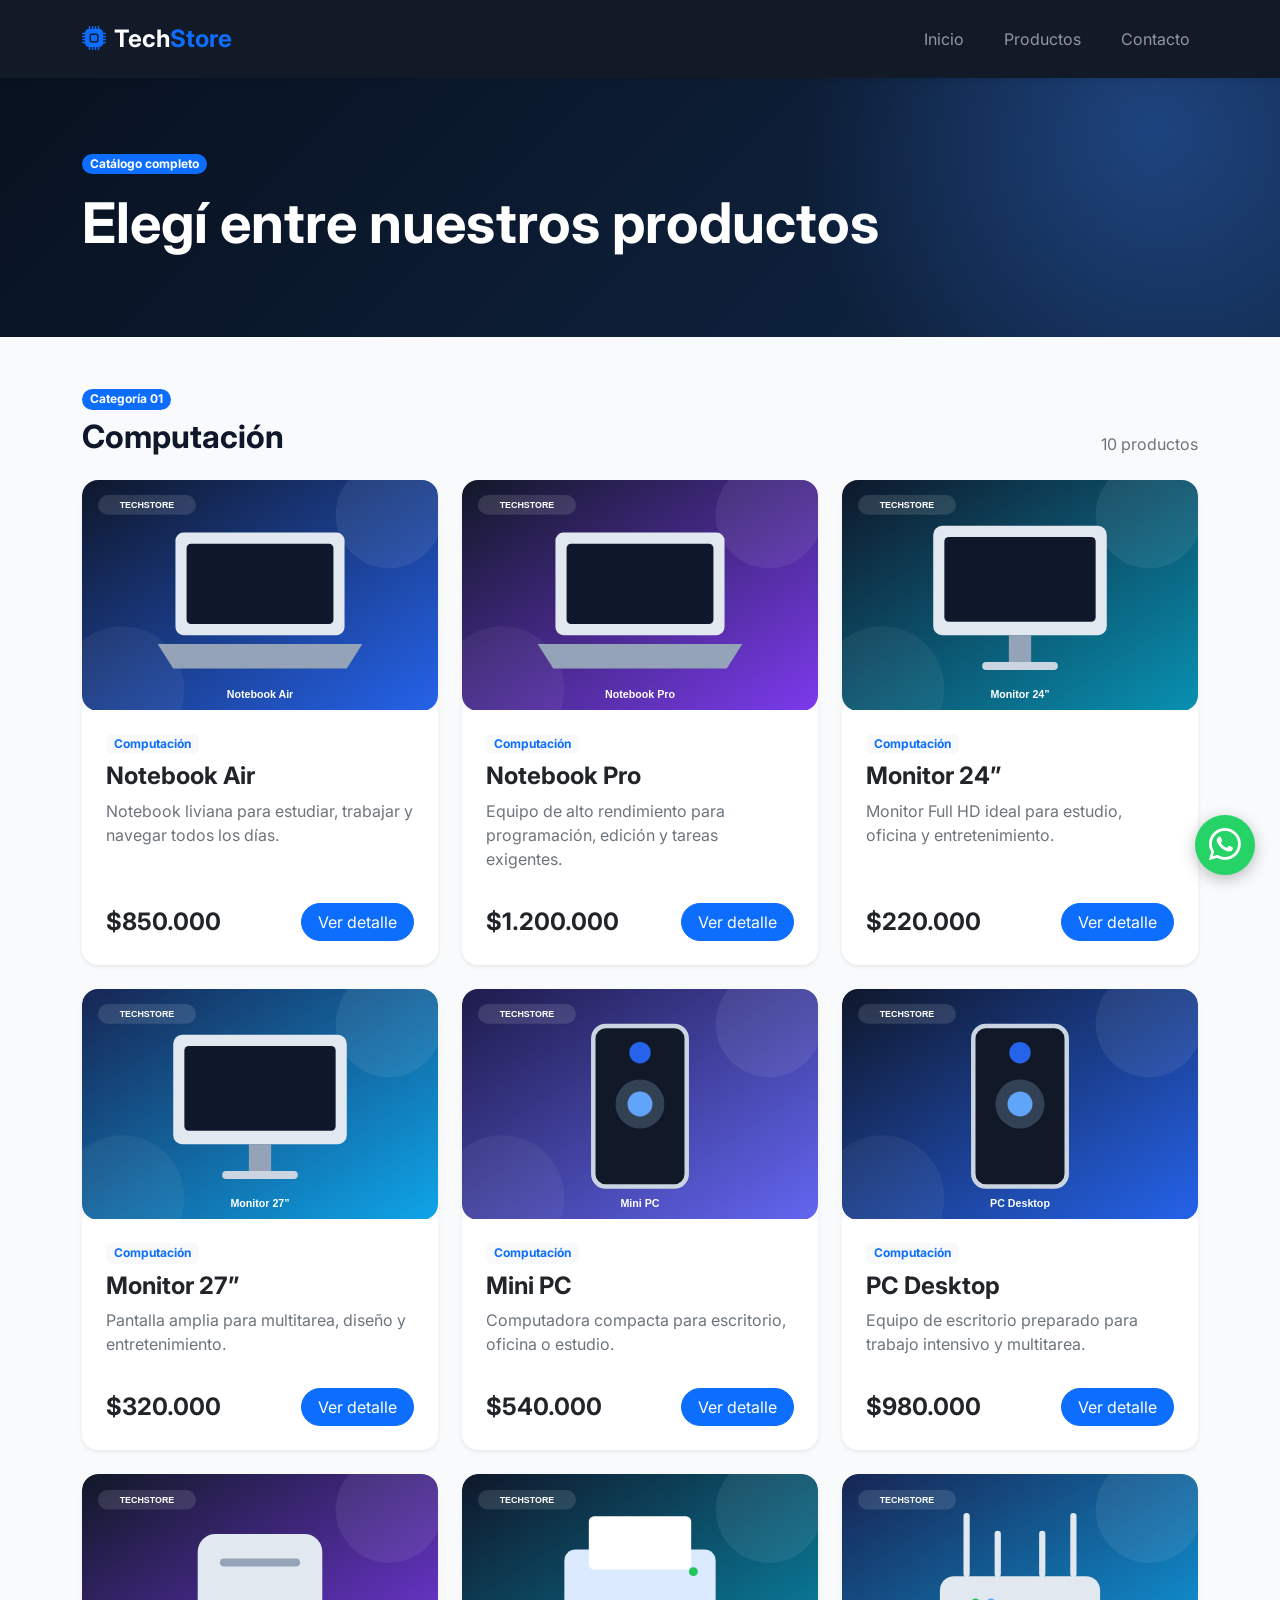
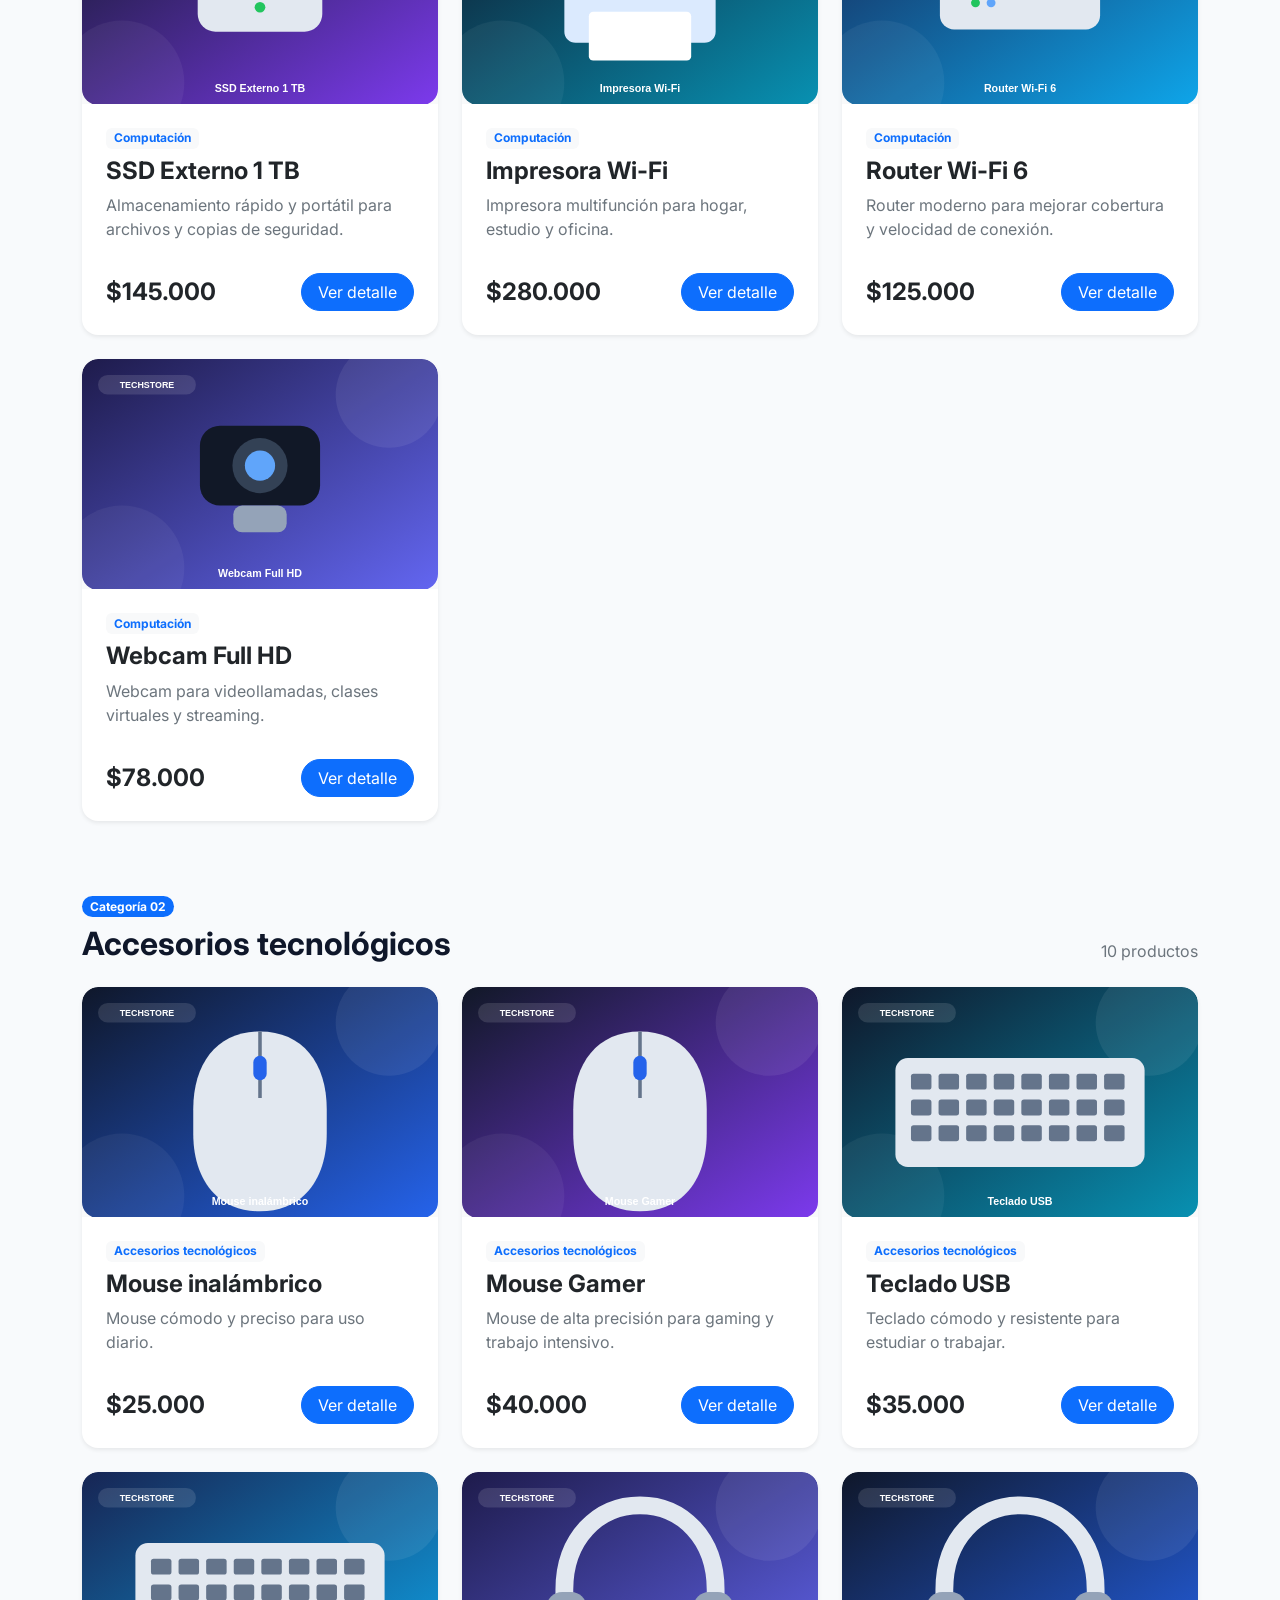
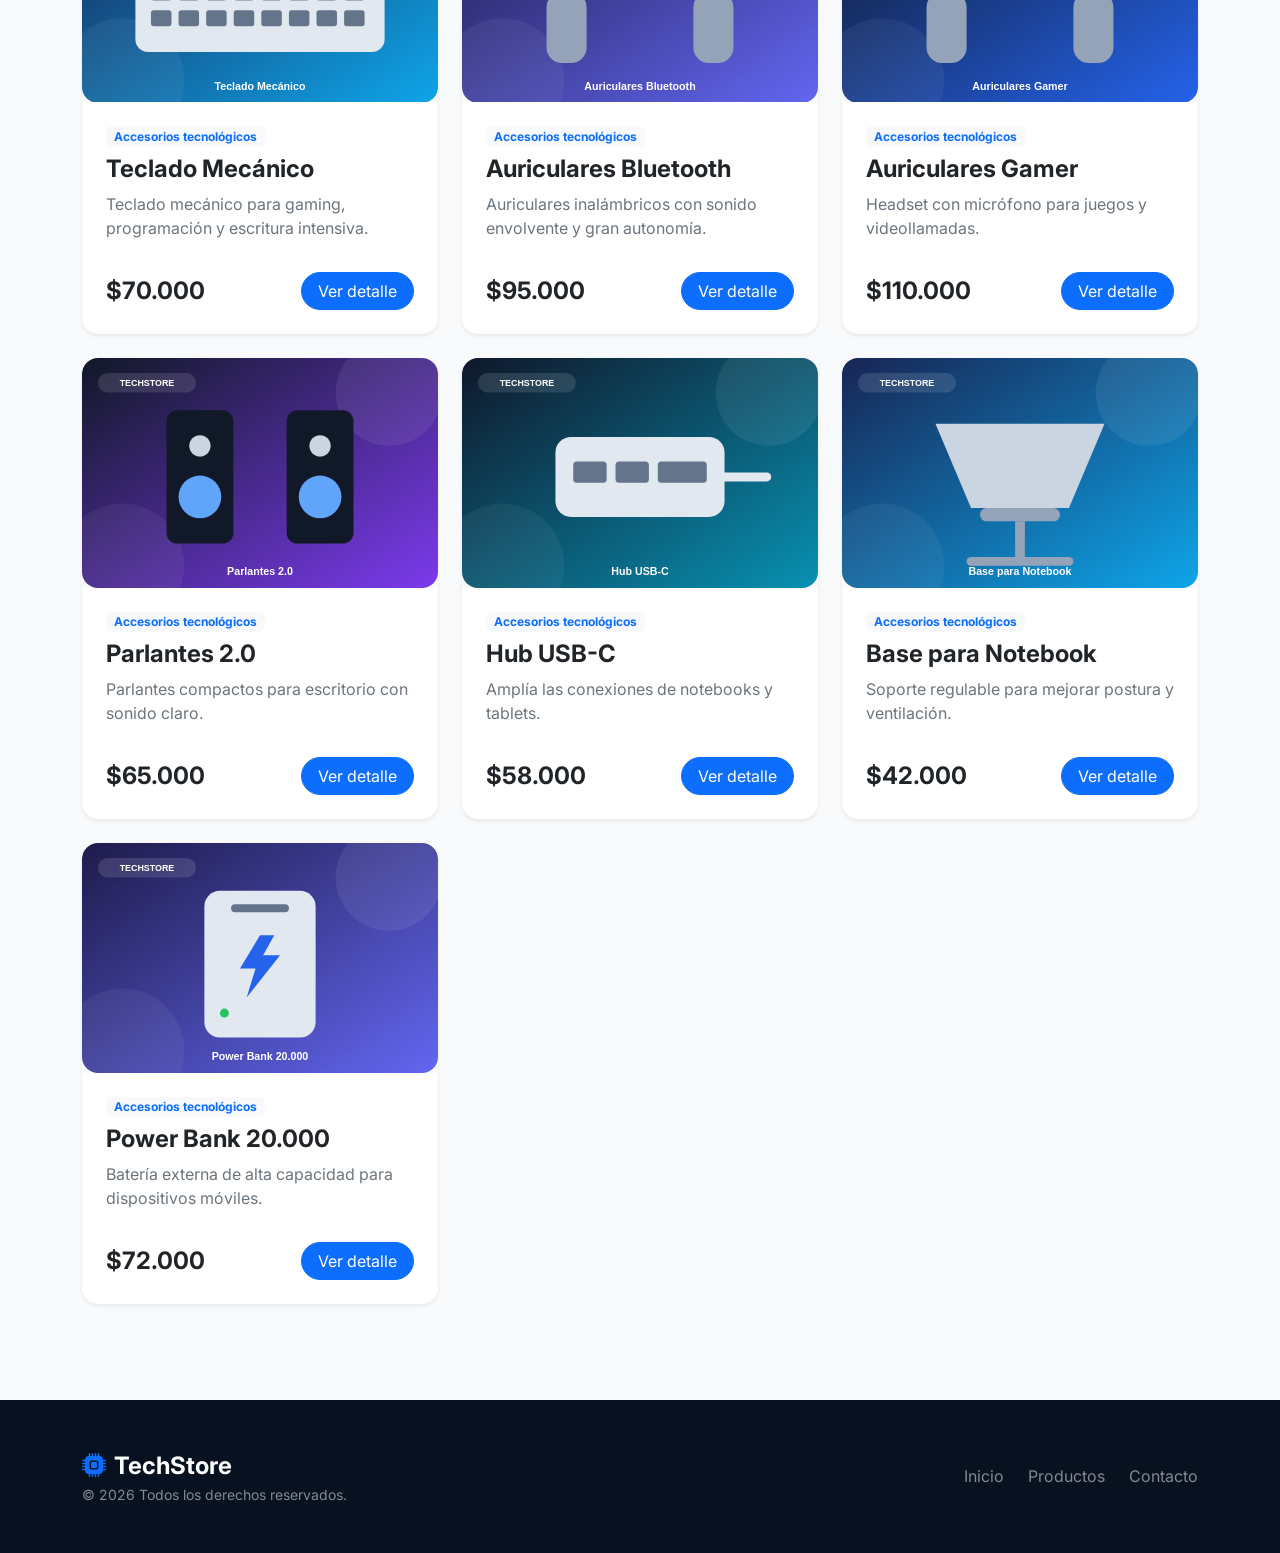
==== commit 0542ea3a: "feat: incono fixerd en productos.html" ====
--- a/categorias.html
+++ b/categorias.html
@@ -4,6 +4,7 @@
 <meta charset="utf-8">
 <meta name="viewport" content="width=device-width, initial-scale=1">
 <title>Productos - TechStore</title>
+<link rel="icon" type="image/png" href="./img/favicon.png">
 
 <link href="https://cdn.jsdelivr.net/npm/bootstrap@5.3.8/dist/css/bootstrap.min.css" rel="stylesheet">
 <link rel="stylesheet" href="https://cdn.jsdelivr.net/npm/bootstrap-icons@1.11.3/font/bootstrap-icons.min.css">
@@ -1088,7 +1089,9 @@
     </div>
   </div>
 </footer>
-
+<a href="http://wa.me/5491112345678" class="whatsapp" target="_blank" rel="noopener noreferrer" aria-label="Contactar por Whatsapp">
+  <i class="bi bi-whatsapp"></i>
+</a>
 <script src="https://cdn.jsdelivr.net/npm/bootstrap@5.3.8/dist/js/bootstrap.bundle.min.js"></script>
 </body>
 </html>
--- a/styles.css
+++ b/styles.css
@@ -57,3 +57,27 @@
 }
 
 footer{background:#08111f}
+
+.whatsapp{
+  position: fixed;
+  right: 25px;
+  bottom: 25px;
+  width: 60px;
+  height: 60px;
+  display: flex;
+  justify-content: center;
+  align-items: center;
+  background-color: #25d366;
+  color: white;
+  font-size: 2rem;
+  border-radius: 50%;
+  text-decoration: none;
+  box-shadow: 0 4px 15px rgba(0, 0, 0, 0.25);
+  z-index: 1000;
+  transition: transform 0.25;
+}
+
+.whatsapp:hover{
+  color: white;
+  transform: scale(1.1);
+}
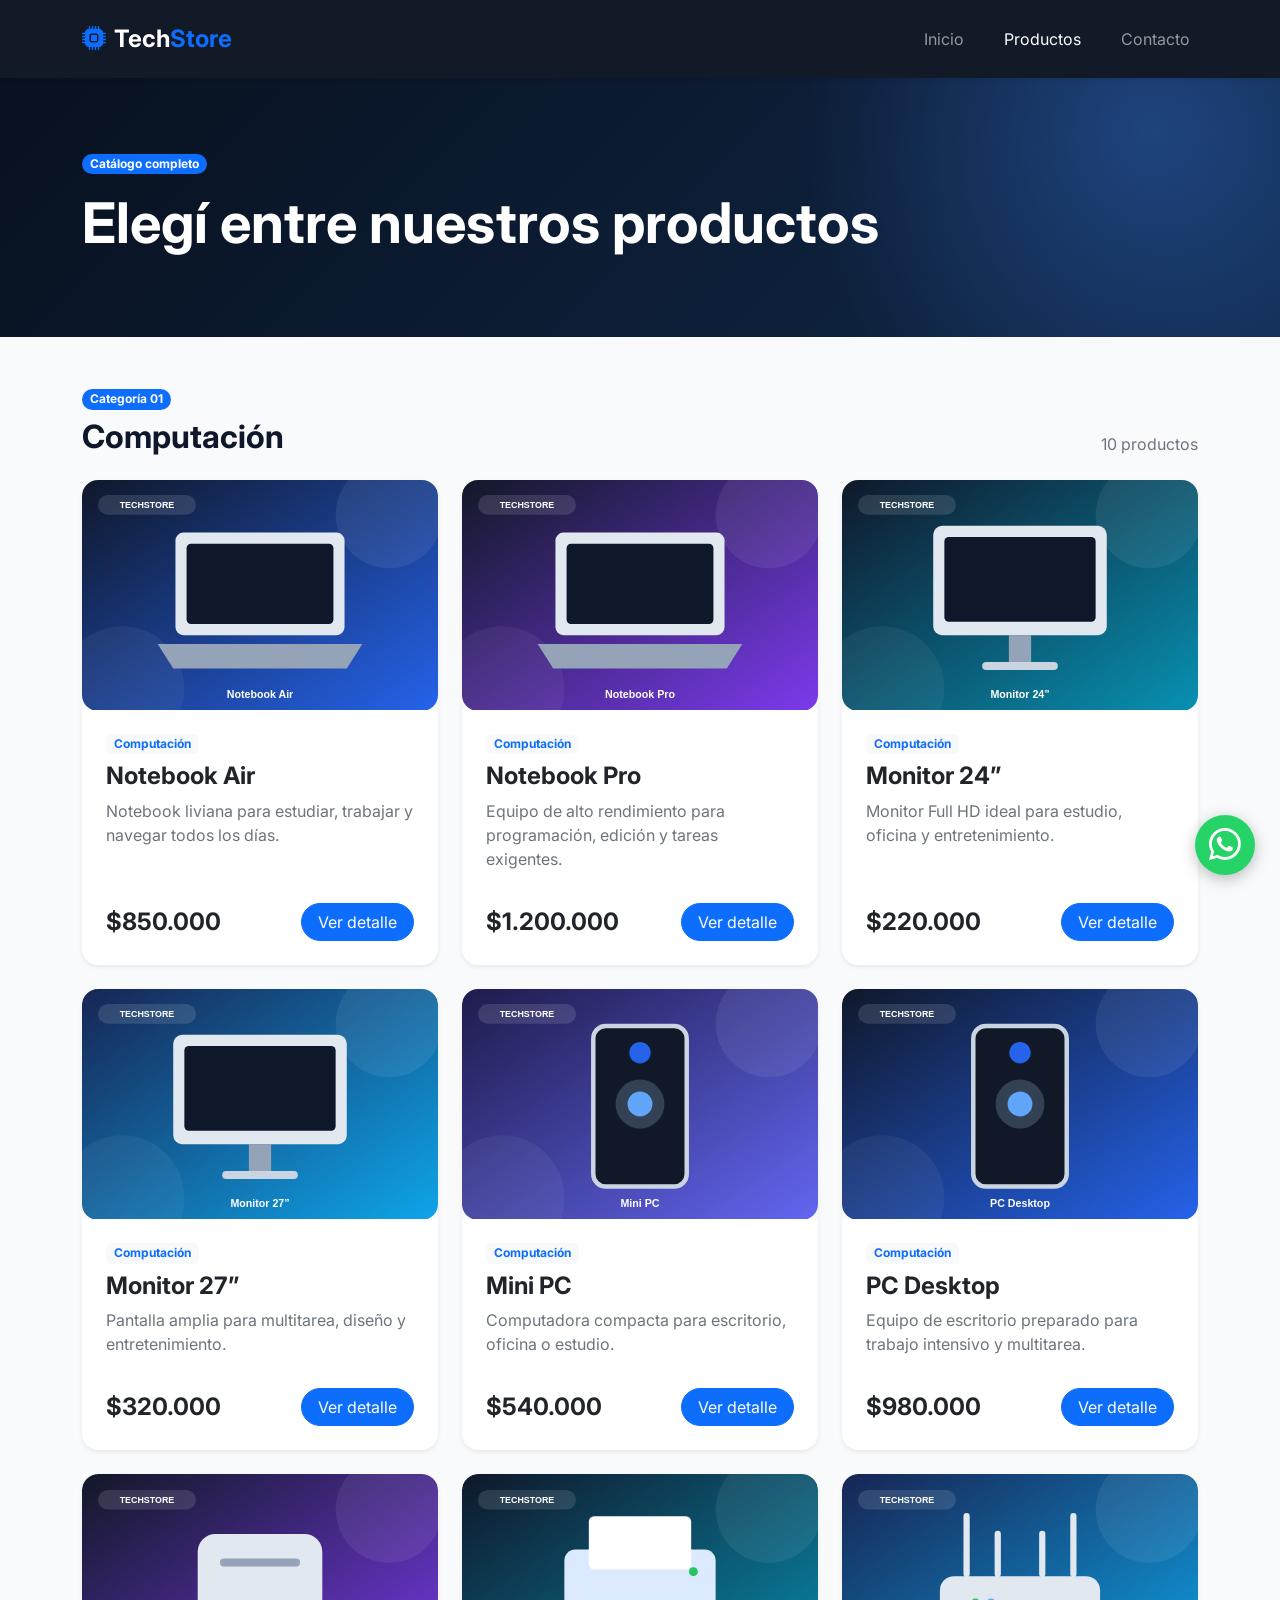
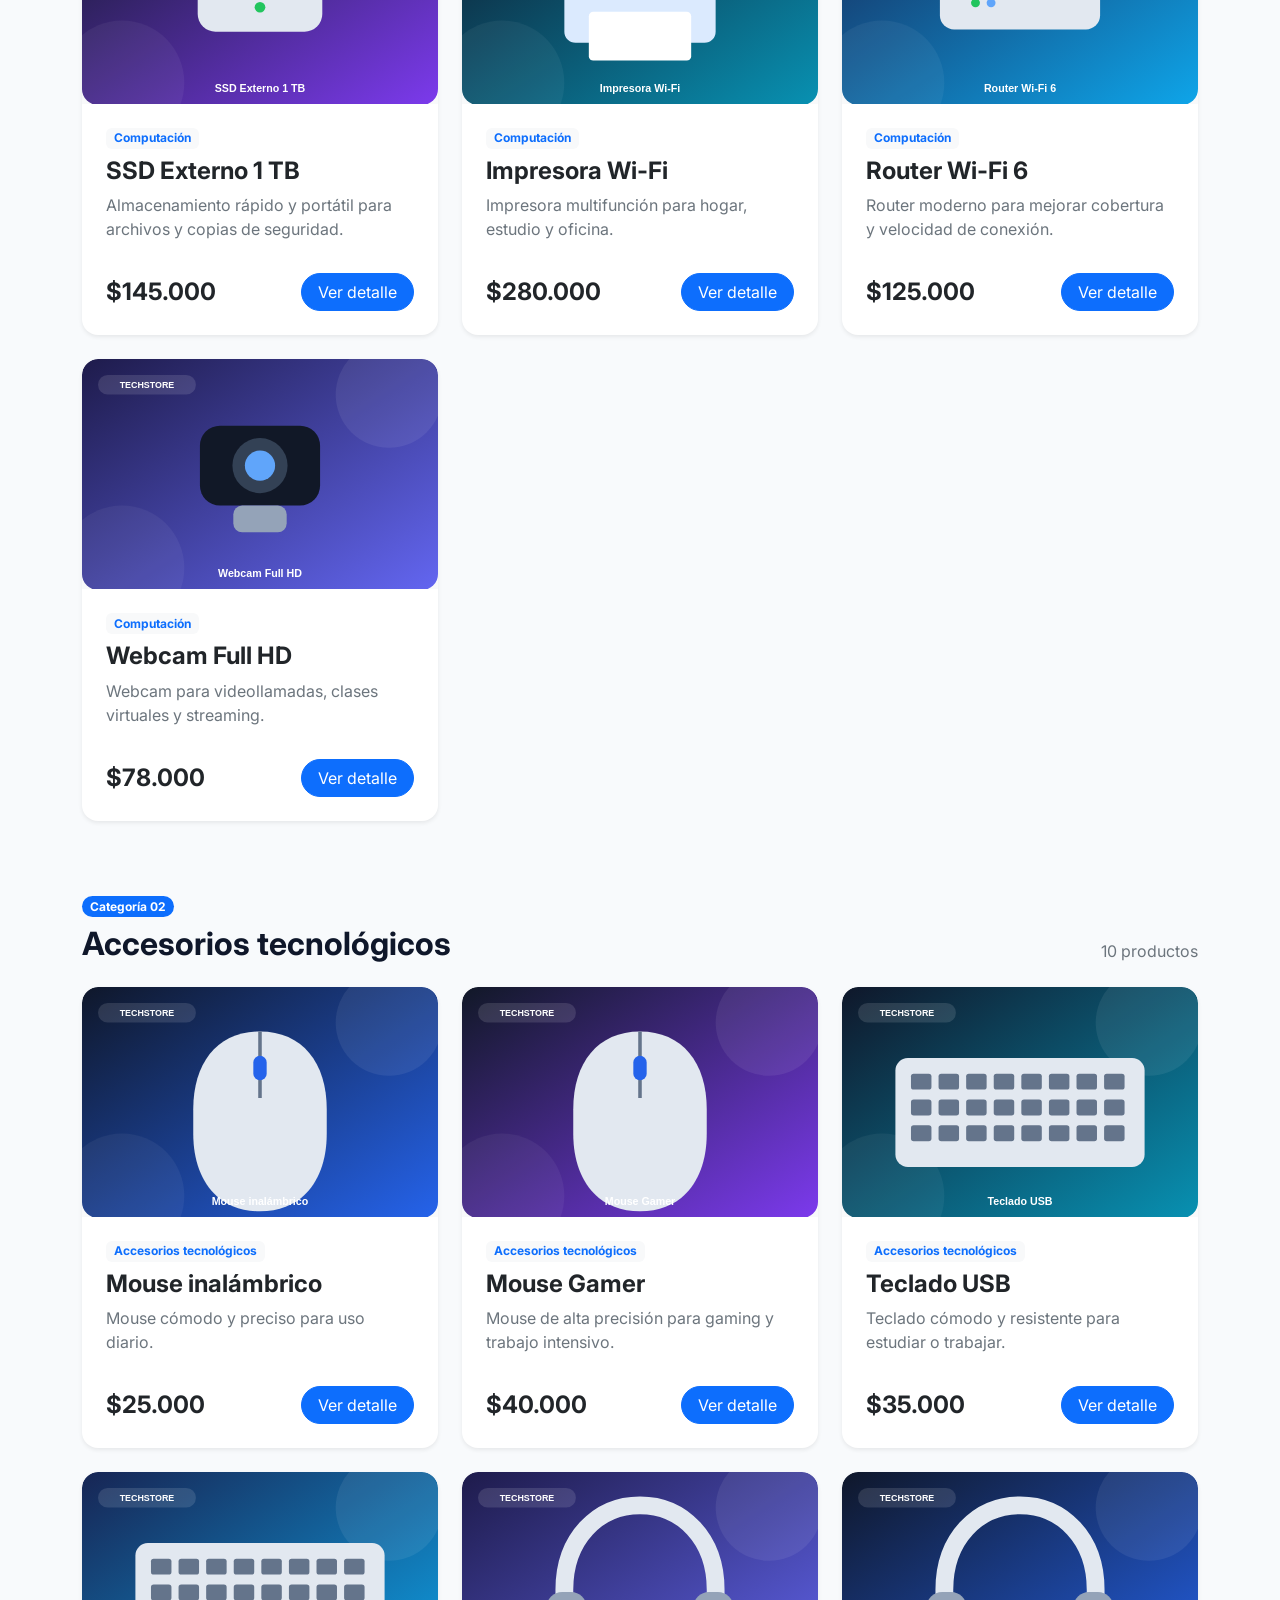
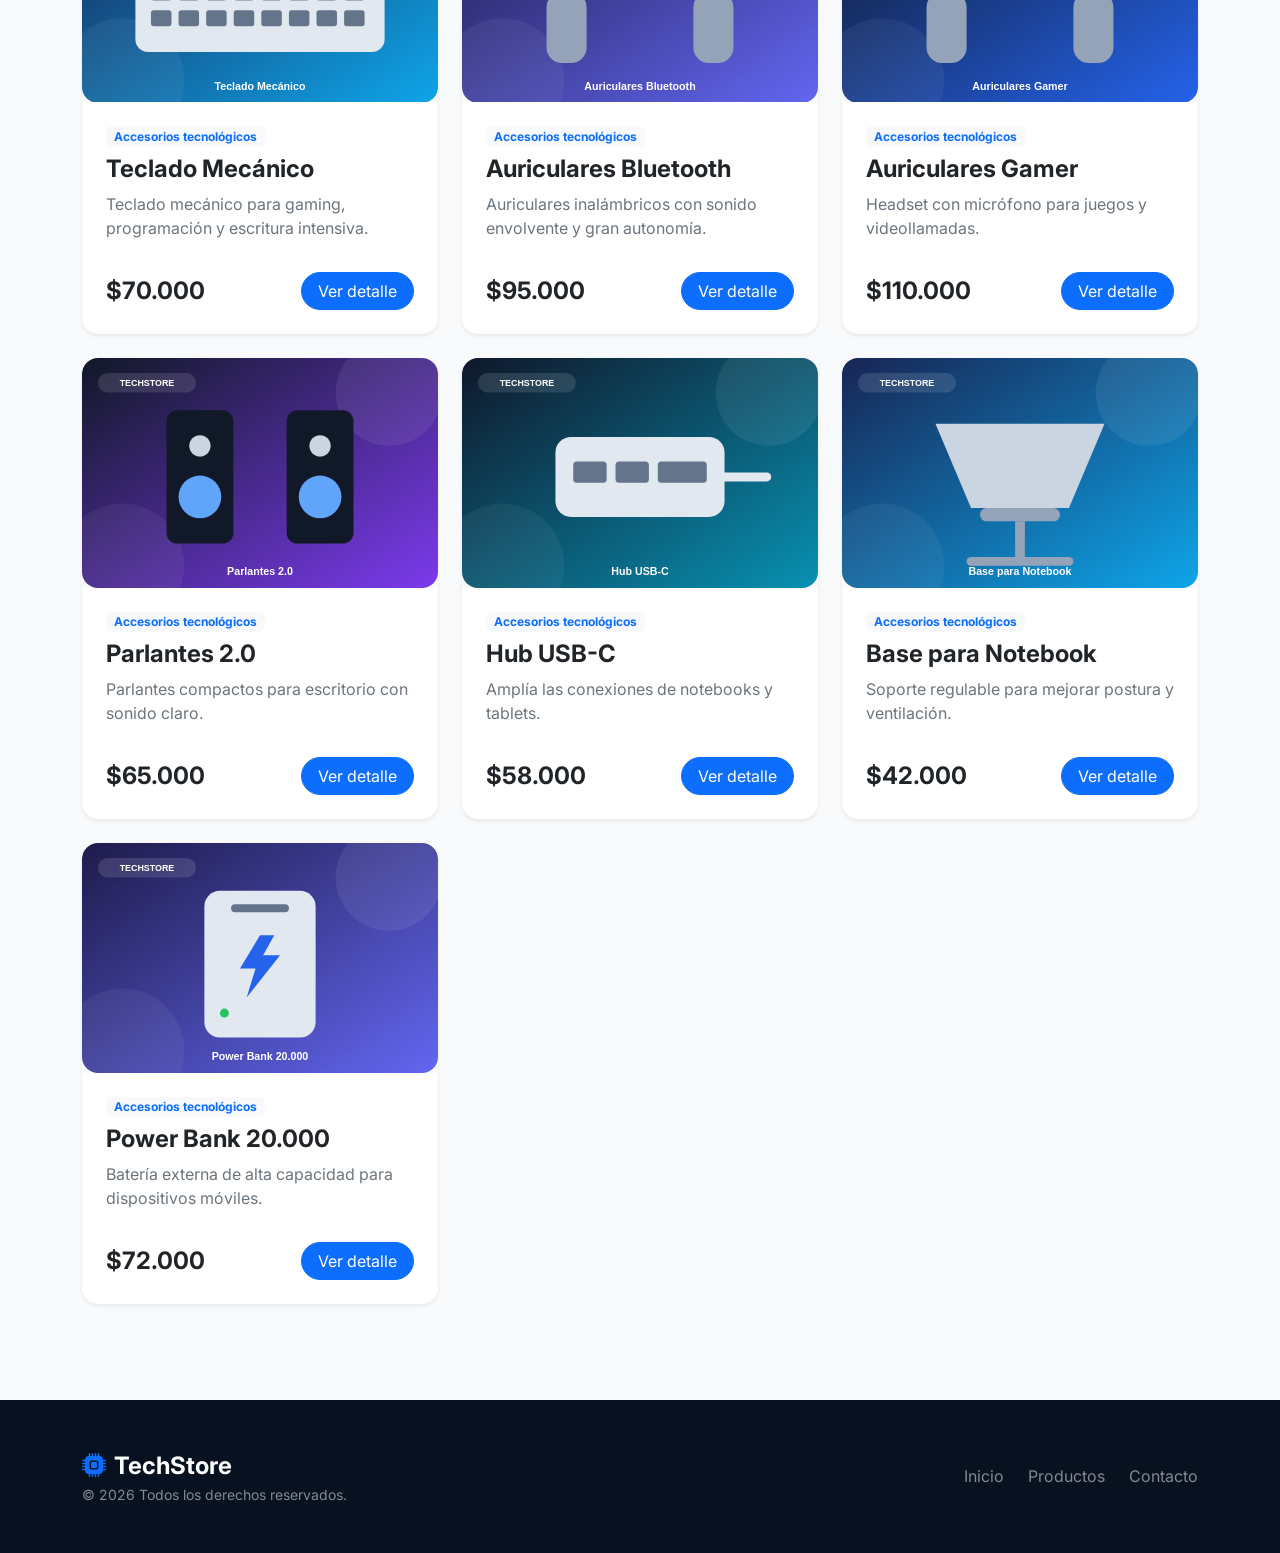
==== commit 66d5356f: "Refactor: menu de navegacion de contacto.html y categorias.html" ====
--- a/categorias.html
+++ b/categorias.html
@@ -1,1097 +1,2252 @@
 <!doctype html>
 <html lang="es">
-<head>
-<meta charset="utf-8">
-<meta name="viewport" content="width=device-width, initial-scale=1">
-<title>Productos - TechStore</title>
-<link rel="icon" type="image/png" href="./img/favicon.png">
-
-<link href="https://cdn.jsdelivr.net/npm/bootstrap@5.3.8/dist/css/bootstrap.min.css" rel="stylesheet">
-<link rel="stylesheet" href="https://cdn.jsdelivr.net/npm/bootstrap-icons@1.11.3/font/bootstrap-icons.min.css">
-<link rel="preconnect" href="https://fonts.googleapis.com">
-<link rel="preconnect" href="https://fonts.gstatic.com" crossorigin>
-<link href="https://fonts.googleapis.com/css2?family=Inter:wght@400;500;600;700;800&display=swap" rel="stylesheet">
-<link rel="stylesheet" href="styles.css">
-
-</head>
-<body>
-
-<nav class="navbar navbar-expand-lg navbar-dark navbar-tech py-3 sticky-top shadow-sm">
-  <div class="container">
-    <a class="navbar-brand fw-bold fs-4" href="index.html"><i class="bi bi-cpu-fill me-2 text-primary"></i>Tech<span class="text-primary">Store</span></a>
-    <button class="navbar-toggler" type="button" data-bs-toggle="collapse" data-bs-target="#menu"><span class="navbar-toggler-icon"></span></button>
-    <div class="collapse navbar-collapse" id="menu">
-      <ul class="navbar-nav ms-auto align-items-lg-center gap-lg-4">
-        <li class="nav-item"><a class="nav-link" href="index.html">Inicio</a></li>
-        <li class="nav-item"><a class="nav-link" href="categorias.html">Productos</a></li>
-        <li class="nav-item"><a class="nav-link" href="contacto.html">Contacto</a></li>
-      </ul>
-    </div>
-  </div>
-</nav>
-
-
-<header class="catalog-hero text-white py-5">
-  <div class="container py-4">
-    <span class="badge text-bg-primary rounded-pill mb-3">Catálogo completo</span>
-    <h1 class="display-4 fw-bold">Elegí entre nuestros productos</h1>
-    </div>
-</header>
-
-<main class="container py-5">
-  <section class="mb-5">
-    <div class="d-flex justify-content-between align-items-end flex-wrap gap-3 mb-4">
-      <div><span class="badge text-bg-primary rounded-pill mb-2">Categoría 01</span><h2 class="fw-bold mb-0">Computación</h2></div>
-      <span class="text-secondary">10 productos</span>
-    </div>
-    <div class="row g-4">
-<div class="col-md-6 col-xl-4">
-  <article class="card product-card h-100 border-0 shadow-sm rounded-4 overflow-hidden">
-    <img src="./img/notebook-air.svg" class="card-img-top bg-light" alt="Notebook Air">
-    <div class="card-body d-flex flex-column p-4">
-      <span class="badge text-bg-light text-primary align-self-start mb-2">Computación</span>
-      <h3 class="h4 fw-bold">Notebook Air</h3>
-      <p class="text-secondary">Notebook liviana para estudiar, trabajar y navegar todos los días.</p>
-      <div class="d-flex justify-content-between align-items-center mt-auto pt-3">
-        <span class="fs-4 fw-bold">$850.000</span>
-        <button class="btn btn-primary rounded-pill px-3"
-          data-bs-toggle="modal" data-bs-target="#modal-notebook-air">
-          Ver detalle
+  <head>
+    <meta charset="utf-8" />
+    <meta name="viewport" content="width=device-width, initial-scale=1" />
+    <title>Productos - TechStore</title>
+    <link rel="icon" type="image/png" href="./img/favicon.png" />
+
+    <link
+      href="https://cdn.jsdelivr.net/npm/bootstrap@5.3.8/dist/css/bootstrap.min.css"
+      rel="stylesheet"
+    />
+    <link
+      rel="stylesheet"
+      href="https://cdn.jsdelivr.net/npm/bootstrap-icons@1.11.3/font/bootstrap-icons.min.css"
+    />
+    <link rel="preconnect" href="https://fonts.googleapis.com" />
+    <link rel="preconnect" href="https://fonts.gstatic.com" crossorigin />
+    <link
+      href="https://fonts.googleapis.com/css2?family=Inter:wght@400;500;600;700;800&display=swap"
+      rel="stylesheet"
+    />
+    <link rel="stylesheet" href="styles.css" />
+  </head>
+  <body>
+    <nav
+      class="navbar navbar-expand-lg navbar-dark navbar-tech py-3 sticky-top shadow-sm"
+    >
+      <div class="container">
+        <a class="navbar-brand fw-bold fs-4" href="index.html"
+          ><i class="bi bi-cpu-fill me-2 text-primary"></i>Tech<span
+            class="text-primary"
+            >Store</span
+          ></a
+        >
+        <button
+          class="navbar-toggler"
+          type="button"
+          data-bs-toggle="collapse"
+          data-bs-target="#menu"
+        >
+          <span class="navbar-toggler-icon"></span>
         </button>
+        <div class="collapse navbar-collapse" id="menu">
+          <ul class="navbar-nav ms-auto align-items-lg-center gap-lg-4">
+            <li class="nav-item">
+              <a class="nav-link" href="index.html">Inicio</a>
+            </li>
+            <li class="nav-item">
+              <a class="nav-link active" href="categorias.html">Productos</a>
+            </li>
+            <li class="nav-item">
+              <a class="nav-link" href="contacto.html">Contacto</a>
+            </li>
+          </ul>
+        </div>
+      </div>
+    </nav>
+
+    <header class="catalog-hero text-white py-5">
+      <div class="container py-4">
+        <span class="badge text-bg-primary rounded-pill mb-3"
+          >Catálogo completo</span
+        >
+        <h1 class="display-4 fw-bold">Elegí entre nuestros productos</h1>
+      </div>
+    </header>
+
+    <main class="container py-5">
+      <section class="mb-5">
+        <div
+          class="d-flex justify-content-between align-items-end flex-wrap gap-3 mb-4"
+        >
+          <div>
+            <span class="badge text-bg-primary rounded-pill mb-2"
+              >Categoría 01</span
+            >
+            <h2 class="fw-bold mb-0">Computación</h2>
+          </div>
+          <span class="text-secondary">10 productos</span>
+        </div>
+        <div class="row g-4">
+          <div class="col-md-6 col-xl-4">
+            <article
+              class="card product-card h-100 border-0 shadow-sm rounded-4 overflow-hidden"
+            >
+              <img
+                src="./img/notebook-air.svg"
+                class="card-img-top bg-light"
+                alt="Notebook Air"
+              />
+              <div class="card-body d-flex flex-column p-4">
+                <span
+                  class="badge text-bg-light text-primary align-self-start mb-2"
+                  >Computación</span
+                >
+                <h3 class="h4 fw-bold">Notebook Air</h3>
+                <p class="text-secondary">
+                  Notebook liviana para estudiar, trabajar y navegar todos los
+                  días.
+                </p>
+                <div
+                  class="d-flex justify-content-between align-items-center mt-auto pt-3"
+                >
+                  <span class="fs-4 fw-bold">$850.000</span>
+                  <button
+                    class="btn btn-primary rounded-pill px-3"
+                    data-bs-toggle="modal"
+                    data-bs-target="#modal-notebook-air"
+                  >
+                    Ver detalle
+                  </button>
+                </div>
+              </div>
+            </article>
+          </div>
+
+          <div class="col-md-6 col-xl-4">
+            <article
+              class="card product-card h-100 border-0 shadow-sm rounded-4 overflow-hidden"
+            >
+              <img
+                src="./img/notebook-pro.svg"
+                class="card-img-top bg-light"
+                alt="Notebook Pro"
+              />
+              <div class="card-body d-flex flex-column p-4">
+                <span
+                  class="badge text-bg-light text-primary align-self-start mb-2"
+                  >Computación</span
+                >
+                <h3 class="h4 fw-bold">Notebook Pro</h3>
+                <p class="text-secondary">
+                  Equipo de alto rendimiento para programación, edición y tareas
+                  exigentes.
+                </p>
+                <div
+                  class="d-flex justify-content-between align-items-center mt-auto pt-3"
+                >
+                  <span class="fs-4 fw-bold">$1.200.000</span>
+                  <button
+                    class="btn btn-primary rounded-pill px-3"
+                    data-bs-toggle="modal"
+                    data-bs-target="#modal-notebook-pro"
+                  >
+                    Ver detalle
+                  </button>
+                </div>
+              </div>
+            </article>
+          </div>
+
+          <div class="col-md-6 col-xl-4">
+            <article
+              class="card product-card h-100 border-0 shadow-sm rounded-4 overflow-hidden"
+            >
+              <img
+                src="./img/monitor-24.svg"
+                class="card-img-top bg-light"
+                alt="Monitor 24”"
+              />
+              <div class="card-body d-flex flex-column p-4">
+                <span
+                  class="badge text-bg-light text-primary align-self-start mb-2"
+                  >Computación</span
+                >
+                <h3 class="h4 fw-bold">Monitor 24”</h3>
+                <p class="text-secondary">
+                  Monitor Full HD ideal para estudio, oficina y entretenimiento.
+                </p>
+                <div
+                  class="d-flex justify-content-between align-items-center mt-auto pt-3"
+                >
+                  <span class="fs-4 fw-bold">$220.000</span>
+                  <button
+                    class="btn btn-primary rounded-pill px-3"
+                    data-bs-toggle="modal"
+                    data-bs-target="#modal-monitor-24"
+                  >
+                    Ver detalle
+                  </button>
+                </div>
+              </div>
+            </article>
+          </div>
+
+          <div class="col-md-6 col-xl-4">
+            <article
+              class="card product-card h-100 border-0 shadow-sm rounded-4 overflow-hidden"
+            >
+              <img
+                src="./img/monitor-27.svg"
+                class="card-img-top bg-light"
+                alt="Monitor 27”"
+              />
+              <div class="card-body d-flex flex-column p-4">
+                <span
+                  class="badge text-bg-light text-primary align-self-start mb-2"
+                  >Computación</span
+                >
+                <h3 class="h4 fw-bold">Monitor 27”</h3>
+                <p class="text-secondary">
+                  Pantalla amplia para multitarea, diseño y entretenimiento.
+                </p>
+                <div
+                  class="d-flex justify-content-between align-items-center mt-auto pt-3"
+                >
+                  <span class="fs-4 fw-bold">$320.000</span>
+                  <button
+                    class="btn btn-primary rounded-pill px-3"
+                    data-bs-toggle="modal"
+                    data-bs-target="#modal-monitor-27"
+                  >
+                    Ver detalle
+                  </button>
+                </div>
+              </div>
+            </article>
+          </div>
+
+          <div class="col-md-6 col-xl-4">
+            <article
+              class="card product-card h-100 border-0 shadow-sm rounded-4 overflow-hidden"
+            >
+              <img
+                src="./img/mini-pc.svg"
+                class="card-img-top bg-light"
+                alt="Mini PC"
+              />
+              <div class="card-body d-flex flex-column p-4">
+                <span
+                  class="badge text-bg-light text-primary align-self-start mb-2"
+                  >Computación</span
+                >
+                <h3 class="h4 fw-bold">Mini PC</h3>
+                <p class="text-secondary">
+                  Computadora compacta para escritorio, oficina o estudio.
+                </p>
+                <div
+                  class="d-flex justify-content-between align-items-center mt-auto pt-3"
+                >
+                  <span class="fs-4 fw-bold">$540.000</span>
+                  <button
+                    class="btn btn-primary rounded-pill px-3"
+                    data-bs-toggle="modal"
+                    data-bs-target="#modal-mini-pc"
+                  >
+                    Ver detalle
+                  </button>
+                </div>
+              </div>
+            </article>
+          </div>
+
+          <div class="col-md-6 col-xl-4">
+            <article
+              class="card product-card h-100 border-0 shadow-sm rounded-4 overflow-hidden"
+            >
+              <img
+                src="./img/pc-desktop.svg"
+                class="card-img-top bg-light"
+                alt="PC Desktop"
+              />
+              <div class="card-body d-flex flex-column p-4">
+                <span
+                  class="badge text-bg-light text-primary align-self-start mb-2"
+                  >Computación</span
+                >
+                <h3 class="h4 fw-bold">PC Desktop</h3>
+                <p class="text-secondary">
+                  Equipo de escritorio preparado para trabajo intensivo y
+                  multitarea.
+                </p>
+                <div
+                  class="d-flex justify-content-between align-items-center mt-auto pt-3"
+                >
+                  <span class="fs-4 fw-bold">$980.000</span>
+                  <button
+                    class="btn btn-primary rounded-pill px-3"
+                    data-bs-toggle="modal"
+                    data-bs-target="#modal-pc-desktop"
+                  >
+                    Ver detalle
+                  </button>
+                </div>
+              </div>
+            </article>
+          </div>
+
+          <div class="col-md-6 col-xl-4">
+            <article
+              class="card product-card h-100 border-0 shadow-sm rounded-4 overflow-hidden"
+            >
+              <img
+                src="./img/ssd.svg"
+                class="card-img-top bg-light"
+                alt="SSD Externo 1 TB"
+              />
+              <div class="card-body d-flex flex-column p-4">
+                <span
+                  class="badge text-bg-light text-primary align-self-start mb-2"
+                  >Computación</span
+                >
+                <h3 class="h4 fw-bold">SSD Externo 1 TB</h3>
+                <p class="text-secondary">
+                  Almacenamiento rápido y portátil para archivos y copias de
+                  seguridad.
+                </p>
+                <div
+                  class="d-flex justify-content-between align-items-center mt-auto pt-3"
+                >
+                  <span class="fs-4 fw-bold">$145.000</span>
+                  <button
+                    class="btn btn-primary rounded-pill px-3"
+                    data-bs-toggle="modal"
+                    data-bs-target="#modal-ssd-externo-1-tb"
+                  >
+                    Ver detalle
+                  </button>
+                </div>
+              </div>
+            </article>
+          </div>
+
+          <div class="col-md-6 col-xl-4">
+            <article
+              class="card product-card h-100 border-0 shadow-sm rounded-4 overflow-hidden"
+            >
+              <img
+                src="./img/printer.svg"
+                class="card-img-top bg-light"
+                alt="Impresora Wi‑Fi"
+              />
+              <div class="card-body d-flex flex-column p-4">
+                <span
+                  class="badge text-bg-light text-primary align-self-start mb-2"
+                  >Computación</span
+                >
+                <h3 class="h4 fw-bold">Impresora Wi‑Fi</h3>
+                <p class="text-secondary">
+                  Impresora multifunción para hogar, estudio y oficina.
+                </p>
+                <div
+                  class="d-flex justify-content-between align-items-center mt-auto pt-3"
+                >
+                  <span class="fs-4 fw-bold">$280.000</span>
+                  <button
+                    class="btn btn-primary rounded-pill px-3"
+                    data-bs-toggle="modal"
+                    data-bs-target="#modal-impresora-wi-fi"
+                  >
+                    Ver detalle
+                  </button>
+                </div>
+              </div>
+            </article>
+          </div>
+
+          <div class="col-md-6 col-xl-4">
+            <article
+              class="card product-card h-100 border-0 shadow-sm rounded-4 overflow-hidden"
+            >
+              <img
+                src="./img/router.svg"
+                class="card-img-top bg-light"
+                alt="Router Wi‑Fi 6"
+              />
+              <div class="card-body d-flex flex-column p-4">
+                <span
+                  class="badge text-bg-light text-primary align-self-start mb-2"
+                  >Computación</span
+                >
+                <h3 class="h4 fw-bold">Router Wi‑Fi 6</h3>
+                <p class="text-secondary">
+                  Router moderno para mejorar cobertura y velocidad de conexión.
+                </p>
+                <div
+                  class="d-flex justify-content-between align-items-center mt-auto pt-3"
+                >
+                  <span class="fs-4 fw-bold">$125.000</span>
+                  <button
+                    class="btn btn-primary rounded-pill px-3"
+                    data-bs-toggle="modal"
+                    data-bs-target="#modal-router-wi-fi-6"
+                  >
+                    Ver detalle
+                  </button>
+                </div>
+              </div>
+            </article>
+          </div>
+
+          <div class="col-md-6 col-xl-4">
+            <article
+              class="card product-card h-100 border-0 shadow-sm rounded-4 overflow-hidden"
+            >
+              <img
+                src="./img/webcam.svg"
+                class="card-img-top bg-light"
+                alt="Webcam Full HD"
+              />
+              <div class="card-body d-flex flex-column p-4">
+                <span
+                  class="badge text-bg-light text-primary align-self-start mb-2"
+                  >Computación</span
+                >
+                <h3 class="h4 fw-bold">Webcam Full HD</h3>
+                <p class="text-secondary">
+                  Webcam para videollamadas, clases virtuales y streaming.
+                </p>
+                <div
+                  class="d-flex justify-content-between align-items-center mt-auto pt-3"
+                >
+                  <span class="fs-4 fw-bold">$78.000</span>
+                  <button
+                    class="btn btn-primary rounded-pill px-3"
+                    data-bs-toggle="modal"
+                    data-bs-target="#modal-webcam-full-hd"
+                  >
+                    Ver detalle
+                  </button>
+                </div>
+              </div>
+            </article>
+          </div>
+        </div>
+      </section>
+
+      <section class="pt-4">
+        <div
+          class="d-flex justify-content-between align-items-end flex-wrap gap-3 mb-4"
+        >
+          <div>
+            <span class="badge text-bg-primary rounded-pill mb-2"
+              >Categoría 02</span
+            >
+            <h2 class="fw-bold mb-0">Accesorios tecnológicos</h2>
+          </div>
+          <span class="text-secondary">10 productos</span>
+        </div>
+        <div class="row g-4">
+          <div class="col-md-6 col-xl-4">
+            <article
+              class="card product-card h-100 border-0 shadow-sm rounded-4 overflow-hidden"
+            >
+              <img
+                src="./img/mouse-wireless.svg"
+                class="card-img-top bg-light"
+                alt="Mouse inalámbrico"
+              />
+              <div class="card-body d-flex flex-column p-4">
+                <span
+                  class="badge text-bg-light text-primary align-self-start mb-2"
+                  >Accesorios tecnológicos</span
+                >
+                <h3 class="h4 fw-bold">Mouse inalámbrico</h3>
+                <p class="text-secondary">
+                  Mouse cómodo y preciso para uso diario.
+                </p>
+                <div
+                  class="d-flex justify-content-between align-items-center mt-auto pt-3"
+                >
+                  <span class="fs-4 fw-bold">$25.000</span>
+                  <button
+                    class="btn btn-primary rounded-pill px-3"
+                    data-bs-toggle="modal"
+                    data-bs-target="#modal-mouse-inalambrico"
+                  >
+                    Ver detalle
+                  </button>
+                </div>
+              </div>
+            </article>
+          </div>
+
+          <div class="col-md-6 col-xl-4">
+            <article
+              class="card product-card h-100 border-0 shadow-sm rounded-4 overflow-hidden"
+            >
+              <img
+                src="./img/mouse-gamer.svg"
+                class="card-img-top bg-light"
+                alt="Mouse Gamer"
+              />
+              <div class="card-body d-flex flex-column p-4">
+                <span
+                  class="badge text-bg-light text-primary align-self-start mb-2"
+                  >Accesorios tecnológicos</span
+                >
+                <h3 class="h4 fw-bold">Mouse Gamer</h3>
+                <p class="text-secondary">
+                  Mouse de alta precisión para gaming y trabajo intensivo.
+                </p>
+                <div
+                  class="d-flex justify-content-between align-items-center mt-auto pt-3"
+                >
+                  <span class="fs-4 fw-bold">$40.000</span>
+                  <button
+                    class="btn btn-primary rounded-pill px-3"
+                    data-bs-toggle="modal"
+                    data-bs-target="#modal-mouse-gamer"
+                  >
+                    Ver detalle
+                  </button>
+                </div>
+              </div>
+            </article>
+          </div>
+
+          <div class="col-md-6 col-xl-4">
+            <article
+              class="card product-card h-100 border-0 shadow-sm rounded-4 overflow-hidden"
+            >
+              <img
+                src="./img/keyboard-usb.svg"
+                class="card-img-top bg-light"
+                alt="Teclado USB"
+              />
+              <div class="card-body d-flex flex-column p-4">
+                <span
+                  class="badge text-bg-light text-primary align-self-start mb-2"
+                  >Accesorios tecnológicos</span
+                >
+                <h3 class="h4 fw-bold">Teclado USB</h3>
+                <p class="text-secondary">
+                  Teclado cómodo y resistente para estudiar o trabajar.
+                </p>
+                <div
+                  class="d-flex justify-content-between align-items-center mt-auto pt-3"
+                >
+                  <span class="fs-4 fw-bold">$35.000</span>
+                  <button
+                    class="btn btn-primary rounded-pill px-3"
+                    data-bs-toggle="modal"
+                    data-bs-target="#modal-teclado-usb"
+                  >
+                    Ver detalle
+                  </button>
+                </div>
+              </div>
+            </article>
+          </div>
+
+          <div class="col-md-6 col-xl-4">
+            <article
+              class="card product-card h-100 border-0 shadow-sm rounded-4 overflow-hidden"
+            >
+              <img
+                src="./img/keyboard-mech.svg"
+                class="card-img-top bg-light"
+                alt="Teclado Mecánico"
+              />
+              <div class="card-body d-flex flex-column p-4">
+                <span
+                  class="badge text-bg-light text-primary align-self-start mb-2"
+                  >Accesorios tecnológicos</span
+                >
+                <h3 class="h4 fw-bold">Teclado Mecánico</h3>
+                <p class="text-secondary">
+                  Teclado mecánico para gaming, programación y escritura
+                  intensiva.
+                </p>
+                <div
+                  class="d-flex justify-content-between align-items-center mt-auto pt-3"
+                >
+                  <span class="fs-4 fw-bold">$70.000</span>
+                  <button
+                    class="btn btn-primary rounded-pill px-3"
+                    data-bs-toggle="modal"
+                    data-bs-target="#modal-teclado-mecanico"
+                  >
+                    Ver detalle
+                  </button>
+                </div>
+              </div>
+            </article>
+          </div>
+
+          <div class="col-md-6 col-xl-4">
+            <article
+              class="card product-card h-100 border-0 shadow-sm rounded-4 overflow-hidden"
+            >
+              <img
+                src="./img/headphones-bt.svg"
+                class="card-img-top bg-light"
+                alt="Auriculares Bluetooth"
+              />
+              <div class="card-body d-flex flex-column p-4">
+                <span
+                  class="badge text-bg-light text-primary align-self-start mb-2"
+                  >Accesorios tecnológicos</span
+                >
+                <h3 class="h4 fw-bold">Auriculares Bluetooth</h3>
+                <p class="text-secondary">
+                  Auriculares inalámbricos con sonido envolvente y gran
+                  autonomía.
+                </p>
+                <div
+                  class="d-flex justify-content-between align-items-center mt-auto pt-3"
+                >
+                  <span class="fs-4 fw-bold">$95.000</span>
+                  <button
+                    class="btn btn-primary rounded-pill px-3"
+                    data-bs-toggle="modal"
+                    data-bs-target="#modal-auriculares-bluetooth"
+                  >
+                    Ver detalle
+                  </button>
+                </div>
+              </div>
+            </article>
+          </div>
+
+          <div class="col-md-6 col-xl-4">
+            <article
+              class="card product-card h-100 border-0 shadow-sm rounded-4 overflow-hidden"
+            >
+              <img
+                src="./img/headphones-gamer.svg"
+                class="card-img-top bg-light"
+                alt="Auriculares Gamer"
+              />
+              <div class="card-body d-flex flex-column p-4">
+                <span
+                  class="badge text-bg-light text-primary align-self-start mb-2"
+                  >Accesorios tecnológicos</span
+                >
+                <h3 class="h4 fw-bold">Auriculares Gamer</h3>
+                <p class="text-secondary">
+                  Headset con micrófono para juegos y videollamadas.
+                </p>
+                <div
+                  class="d-flex justify-content-between align-items-center mt-auto pt-3"
+                >
+                  <span class="fs-4 fw-bold">$110.000</span>
+                  <button
+                    class="btn btn-primary rounded-pill px-3"
+                    data-bs-toggle="modal"
+                    data-bs-target="#modal-auriculares-gamer"
+                  >
+                    Ver detalle
+                  </button>
+                </div>
+              </div>
+            </article>
+          </div>
+
+          <div class="col-md-6 col-xl-4">
+            <article
+              class="card product-card h-100 border-0 shadow-sm rounded-4 overflow-hidden"
+            >
+              <img
+                src="./img/speakers.svg"
+                class="card-img-top bg-light"
+                alt="Parlantes 2.0"
+              />
+              <div class="card-body d-flex flex-column p-4">
+                <span
+                  class="badge text-bg-light text-primary align-self-start mb-2"
+                  >Accesorios tecnológicos</span
+                >
+                <h3 class="h4 fw-bold">Parlantes 2.0</h3>
+                <p class="text-secondary">
+                  Parlantes compactos para escritorio con sonido claro.
+                </p>
+                <div
+                  class="d-flex justify-content-between align-items-center mt-auto pt-3"
+                >
+                  <span class="fs-4 fw-bold">$65.000</span>
+                  <button
+                    class="btn btn-primary rounded-pill px-3"
+                    data-bs-toggle="modal"
+                    data-bs-target="#modal-parlantes-20"
+                  >
+                    Ver detalle
+                  </button>
+                </div>
+              </div>
+            </article>
+          </div>
+
+          <div class="col-md-6 col-xl-4">
+            <article
+              class="card product-card h-100 border-0 shadow-sm rounded-4 overflow-hidden"
+            >
+              <img
+                src="./img/hub-usbc.svg"
+                class="card-img-top bg-light"
+                alt="Hub USB-C"
+              />
+              <div class="card-body d-flex flex-column p-4">
+                <span
+                  class="badge text-bg-light text-primary align-self-start mb-2"
+                  >Accesorios tecnológicos</span
+                >
+                <h3 class="h4 fw-bold">Hub USB-C</h3>
+                <p class="text-secondary">
+                  Amplía las conexiones de notebooks y tablets.
+                </p>
+                <div
+                  class="d-flex justify-content-between align-items-center mt-auto pt-3"
+                >
+                  <span class="fs-4 fw-bold">$58.000</span>
+                  <button
+                    class="btn btn-primary rounded-pill px-3"
+                    data-bs-toggle="modal"
+                    data-bs-target="#modal-hub-usb-c"
+                  >
+                    Ver detalle
+                  </button>
+                </div>
+              </div>
+            </article>
+          </div>
+
+          <div class="col-md-6 col-xl-4">
+            <article
+              class="card product-card h-100 border-0 shadow-sm rounded-4 overflow-hidden"
+            >
+              <img
+                src="./img/stand.svg"
+                class="card-img-top bg-light"
+                alt="Base para Notebook"
+              />
+              <div class="card-body d-flex flex-column p-4">
+                <span
+                  class="badge text-bg-light text-primary align-self-start mb-2"
+                  >Accesorios tecnológicos</span
+                >
+                <h3 class="h4 fw-bold">Base para Notebook</h3>
+                <p class="text-secondary">
+                  Soporte regulable para mejorar postura y ventilación.
+                </p>
+                <div
+                  class="d-flex justify-content-between align-items-center mt-auto pt-3"
+                >
+                  <span class="fs-4 fw-bold">$42.000</span>
+                  <button
+                    class="btn btn-primary rounded-pill px-3"
+                    data-bs-toggle="modal"
+                    data-bs-target="#modal-base-para-notebook"
+                  >
+                    Ver detalle
+                  </button>
+                </div>
+              </div>
+            </article>
+          </div>
+
+          <div class="col-md-6 col-xl-4">
+            <article
+              class="card product-card h-100 border-0 shadow-sm rounded-4 overflow-hidden"
+            >
+              <img
+                src="./img/powerbank.svg"
+                class="card-img-top bg-light"
+                alt="Power Bank 20.000"
+              />
+              <div class="card-body d-flex flex-column p-4">
+                <span
+                  class="badge text-bg-light text-primary align-self-start mb-2"
+                  >Accesorios tecnológicos</span
+                >
+                <h3 class="h4 fw-bold">Power Bank 20.000</h3>
+                <p class="text-secondary">
+                  Batería externa de alta capacidad para dispositivos móviles.
+                </p>
+                <div
+                  class="d-flex justify-content-between align-items-center mt-auto pt-3"
+                >
+                  <span class="fs-4 fw-bold">$72.000</span>
+                  <button
+                    class="btn btn-primary rounded-pill px-3"
+                    data-bs-toggle="modal"
+                    data-bs-target="#modal-power-bank-20000"
+                  >
+                    Ver detalle
+                  </button>
+                </div>
+              </div>
+            </article>
+          </div>
+        </div>
+      </section>
+    </main>
+
+    <div
+      class="modal fade"
+      id="modal-notebook-air"
+      tabindex="-1"
+      aria-labelledby="title-notebook-air"
+      aria-hidden="true"
+    >
+      <div class="modal-dialog modal-lg modal-dialog-centered">
+        <div class="modal-content border-0 shadow-lg rounded-4 overflow-hidden">
+          <div class="modal-header border-0">
+            <h2 class="modal-title h4 fw-bold" id="title-notebook-air">
+              Notebook Air
+            </h2>
+            <button
+              type="button"
+              class="btn-close"
+              data-bs-dismiss="modal"
+              aria-label="Cerrar"
+            ></button>
+          </div>
+          <div class="modal-body p-4">
+            <div class="row g-4 align-items-center">
+              <div class="col-md-6">
+                <img
+                  src="./img/notebook-air.svg"
+                  class="modal-product-img rounded-4"
+                  alt="Notebook Air"
+                />
+              </div>
+              <div class="col-md-6">
+                <span class="badge text-bg-primary rounded-pill mb-3"
+                  >Computación</span
+                >
+                <h3 class="fw-bold">Notebook Air</h3>
+                <p class="text-secondary">
+                  Notebook liviana para estudiar, trabajar y navegar todos los
+                  días.
+                </p>
+                <ul class="list-group list-group-flush mb-4">
+                  <li class="list-group-item px-0">
+                    <i class="bi bi-check2-circle text-primary me-2"></i
+                    >Pantalla 15,6”
+                  </li>
+                  <li class="list-group-item px-0">
+                    <i class="bi bi-check2-circle text-primary me-2"></i>8 GB
+                    RAM
+                  </li>
+                  <li class="list-group-item px-0">
+                    <i class="bi bi-check2-circle text-primary me-2"></i>SSD 512
+                    GB
+                  </li>
+                  <li class="list-group-item px-0">
+                    <i class="bi bi-check2-circle text-primary me-2"></i>Wi‑Fi y
+                    Bluetooth
+                  </li>
+                </ul>
+                <div class="d-flex justify-content-between align-items-center">
+                  <span class="fs-3 fw-bold">$850.000</span>
+                  <button
+                    type="button"
+                    class="btn btn-dark rounded-pill px-4"
+                    data-bs-dismiss="modal"
+                  >
+                    Cerrar
+                  </button>
+                </div>
+              </div>
+            </div>
+          </div>
+        </div>
       </div>
     </div>
-  </article>
-</div>
-
-<div class="col-md-6 col-xl-4">
-  <article class="card product-card h-100 border-0 shadow-sm rounded-4 overflow-hidden">
-    <img src="./img/notebook-pro.svg" class="card-img-top bg-light" alt="Notebook Pro">
-    <div class="card-body d-flex flex-column p-4">
-      <span class="badge text-bg-light text-primary align-self-start mb-2">Computación</span>
-      <h3 class="h4 fw-bold">Notebook Pro</h3>
-      <p class="text-secondary">Equipo de alto rendimiento para programación, edición y tareas exigentes.</p>
-      <div class="d-flex justify-content-between align-items-center mt-auto pt-3">
-        <span class="fs-4 fw-bold">$1.200.000</span>
-        <button class="btn btn-primary rounded-pill px-3"
-          data-bs-toggle="modal" data-bs-target="#modal-notebook-pro">
-          Ver detalle
-        </button>
+
+    <div
+      class="modal fade"
+      id="modal-notebook-pro"
+      tabindex="-1"
+      aria-labelledby="title-notebook-pro"
+      aria-hidden="true"
+    >
+      <div class="modal-dialog modal-lg modal-dialog-centered">
+        <div class="modal-content border-0 shadow-lg rounded-4 overflow-hidden">
+          <div class="modal-header border-0">
+            <h2 class="modal-title h4 fw-bold" id="title-notebook-pro">
+              Notebook Pro
+            </h2>
+            <button
+              type="button"
+              class="btn-close"
+              data-bs-dismiss="modal"
+              aria-label="Cerrar"
+            ></button>
+          </div>
+          <div class="modal-body p-4">
+            <div class="row g-4 align-items-center">
+              <div class="col-md-6">
+                <img
+                  src="./img/notebook-pro.svg"
+                  class="modal-product-img rounded-4"
+                  alt="Notebook Pro"
+                />
+              </div>
+              <div class="col-md-6">
+                <span class="badge text-bg-primary rounded-pill mb-3"
+                  >Computación</span
+                >
+                <h3 class="fw-bold">Notebook Pro</h3>
+                <p class="text-secondary">
+                  Equipo de alto rendimiento para programación, edición y tareas
+                  exigentes.
+                </p>
+                <ul class="list-group list-group-flush mb-4">
+                  <li class="list-group-item px-0">
+                    <i class="bi bi-check2-circle text-primary me-2"></i
+                    >Pantalla Full HD
+                  </li>
+                  <li class="list-group-item px-0">
+                    <i class="bi bi-check2-circle text-primary me-2"></i>16 GB
+                    RAM
+                  </li>
+                  <li class="list-group-item px-0">
+                    <i class="bi bi-check2-circle text-primary me-2"></i>SSD 1
+                    TB
+                  </li>
+                  <li class="list-group-item px-0">
+                    <i class="bi bi-check2-circle text-primary me-2"></i
+                    >Procesador de alto rendimiento
+                  </li>
+                </ul>
+                <div class="d-flex justify-content-between align-items-center">
+                  <span class="fs-3 fw-bold">$1.200.000</span>
+                  <button
+                    type="button"
+                    class="btn btn-dark rounded-pill px-4"
+                    data-bs-dismiss="modal"
+                  >
+                    Cerrar
+                  </button>
+                </div>
+              </div>
+            </div>
+          </div>
+        </div>
       </div>
     </div>
-  </article>
-</div>
-
-<div class="col-md-6 col-xl-4">
-  <article class="card product-card h-100 border-0 shadow-sm rounded-4 overflow-hidden">
-    <img src="./img/monitor-24.svg" class="card-img-top bg-light" alt="Monitor 24”">
-    <div class="card-body d-flex flex-column p-4">
-      <span class="badge text-bg-light text-primary align-self-start mb-2">Computación</span>
-      <h3 class="h4 fw-bold">Monitor 24”</h3>
-      <p class="text-secondary">Monitor Full HD ideal para estudio, oficina y entretenimiento.</p>
-      <div class="d-flex justify-content-between align-items-center mt-auto pt-3">
-        <span class="fs-4 fw-bold">$220.000</span>
-        <button class="btn btn-primary rounded-pill px-3"
-          data-bs-toggle="modal" data-bs-target="#modal-monitor-24">
-          Ver detalle
-        </button>
+
+    <div
+      class="modal fade"
+      id="modal-monitor-24"
+      tabindex="-1"
+      aria-labelledby="title-monitor-24"
+      aria-hidden="true"
+    >
+      <div class="modal-dialog modal-lg modal-dialog-centered">
+        <div class="modal-content border-0 shadow-lg rounded-4 overflow-hidden">
+          <div class="modal-header border-0">
+            <h2 class="modal-title h4 fw-bold" id="title-monitor-24">
+              Monitor 24”
+            </h2>
+            <button
+              type="button"
+              class="btn-close"
+              data-bs-dismiss="modal"
+              aria-label="Cerrar"
+            ></button>
+          </div>
+          <div class="modal-body p-4">
+            <div class="row g-4 align-items-center">
+              <div class="col-md-6">
+                <img
+                  src="./img/monitor-24.svg"
+                  class="modal-product-img rounded-4"
+                  alt="Monitor 24”"
+                />
+              </div>
+              <div class="col-md-6">
+                <span class="badge text-bg-primary rounded-pill mb-3"
+                  >Computación</span
+                >
+                <h3 class="fw-bold">Monitor 24”</h3>
+                <p class="text-secondary">
+                  Monitor Full HD ideal para estudio, oficina y entretenimiento.
+                </p>
+                <ul class="list-group list-group-flush mb-4">
+                  <li class="list-group-item px-0">
+                    <i class="bi bi-check2-circle text-primary me-2"></i>24
+                    pulgadas
+                  </li>
+                  <li class="list-group-item px-0">
+                    <i class="bi bi-check2-circle text-primary me-2"></i
+                    >Resolución Full HD
+                  </li>
+                  <li class="list-group-item px-0">
+                    <i class="bi bi-check2-circle text-primary me-2"></i>HDMI
+                  </li>
+                  <li class="list-group-item px-0">
+                    <i class="bi bi-check2-circle text-primary me-2"></i>Diseño
+                    sin bordes
+                  </li>
+                </ul>
+                <div class="d-flex justify-content-between align-items-center">
+                  <span class="fs-3 fw-bold">$220.000</span>
+                  <button
+                    type="button"
+                    class="btn btn-dark rounded-pill px-4"
+                    data-bs-dismiss="modal"
+                  >
+                    Cerrar
+                  </button>
+                </div>
+              </div>
+            </div>
+          </div>
+        </div>
       </div>
     </div>
-  </article>
-</div>
-
-<div class="col-md-6 col-xl-4">
-  <article class="card product-card h-100 border-0 shadow-sm rounded-4 overflow-hidden">
-    <img src="./img/monitor-27.svg" class="card-img-top bg-light" alt="Monitor 27”">
-    <div class="card-body d-flex flex-column p-4">
-      <span class="badge text-bg-light text-primary align-self-start mb-2">Computación</span>
-      <h3 class="h4 fw-bold">Monitor 27”</h3>
-      <p class="text-secondary">Pantalla amplia para multitarea, diseño y entretenimiento.</p>
-      <div class="d-flex justify-content-between align-items-center mt-auto pt-3">
-        <span class="fs-4 fw-bold">$320.000</span>
-        <button class="btn btn-primary rounded-pill px-3"
-          data-bs-toggle="modal" data-bs-target="#modal-monitor-27">
-          Ver detalle
-        </button>
+
+    <div
+      class="modal fade"
+      id="modal-monitor-27"
+      tabindex="-1"
+      aria-labelledby="title-monitor-27"
+      aria-hidden="true"
+    >
+      <div class="modal-dialog modal-lg modal-dialog-centered">
+        <div class="modal-content border-0 shadow-lg rounded-4 overflow-hidden">
+          <div class="modal-header border-0">
+            <h2 class="modal-title h4 fw-bold" id="title-monitor-27">
+              Monitor 27”
+            </h2>
+            <button
+              type="button"
+              class="btn-close"
+              data-bs-dismiss="modal"
+              aria-label="Cerrar"
+            ></button>
+          </div>
+          <div class="modal-body p-4">
+            <div class="row g-4 align-items-center">
+              <div class="col-md-6">
+                <img
+                  src="./img/monitor-27.svg"
+                  class="modal-product-img rounded-4"
+                  alt="Monitor 27”"
+                />
+              </div>
+              <div class="col-md-6">
+                <span class="badge text-bg-primary rounded-pill mb-3"
+                  >Computación</span
+                >
+                <h3 class="fw-bold">Monitor 27”</h3>
+                <p class="text-secondary">
+                  Pantalla amplia para multitarea, diseño y entretenimiento.
+                </p>
+                <ul class="list-group list-group-flush mb-4">
+                  <li class="list-group-item px-0">
+                    <i class="bi bi-check2-circle text-primary me-2"></i>27
+                    pulgadas
+                  </li>
+                  <li class="list-group-item px-0">
+                    <i class="bi bi-check2-circle text-primary me-2"></i
+                    >Resolución QHD
+                  </li>
+                  <li class="list-group-item px-0">
+                    <i class="bi bi-check2-circle text-primary me-2"></i>HDMI y
+                    DisplayPort
+                  </li>
+                  <li class="list-group-item px-0">
+                    <i class="bi bi-check2-circle text-primary me-2"></i>75 Hz
+                  </li>
+                </ul>
+                <div class="d-flex justify-content-between align-items-center">
+                  <span class="fs-3 fw-bold">$320.000</span>
+                  <button
+                    type="button"
+                    class="btn btn-dark rounded-pill px-4"
+                    data-bs-dismiss="modal"
+                  >
+                    Cerrar
+                  </button>
+                </div>
+              </div>
+            </div>
+          </div>
+        </div>
       </div>
     </div>
-  </article>
-</div>
-
-<div class="col-md-6 col-xl-4">
-  <article class="card product-card h-100 border-0 shadow-sm rounded-4 overflow-hidden">
-    <img src="./img/mini-pc.svg" class="card-img-top bg-light" alt="Mini PC">
-    <div class="card-body d-flex flex-column p-4">
-      <span class="badge text-bg-light text-primary align-self-start mb-2">Computación</span>
-      <h3 class="h4 fw-bold">Mini PC</h3>
-      <p class="text-secondary">Computadora compacta para escritorio, oficina o estudio.</p>
-      <div class="d-flex justify-content-between align-items-center mt-auto pt-3">
-        <span class="fs-4 fw-bold">$540.000</span>
-        <button class="btn btn-primary rounded-pill px-3"
-          data-bs-toggle="modal" data-bs-target="#modal-mini-pc">
-          Ver detalle
-        </button>
+
+    <div
+      class="modal fade"
+      id="modal-mini-pc"
+      tabindex="-1"
+      aria-labelledby="title-mini-pc"
+      aria-hidden="true"
+    >
+      <div class="modal-dialog modal-lg modal-dialog-centered">
+        <div class="modal-content border-0 shadow-lg rounded-4 overflow-hidden">
+          <div class="modal-header border-0">
+            <h2 class="modal-title h4 fw-bold" id="title-mini-pc">Mini PC</h2>
+            <button
+              type="button"
+              class="btn-close"
+              data-bs-dismiss="modal"
+              aria-label="Cerrar"
+            ></button>
+          </div>
+          <div class="modal-body p-4">
+            <div class="row g-4 align-items-center">
+              <div class="col-md-6">
+                <img
+                  src="./img/mini-pc.svg"
+                  class="modal-product-img rounded-4"
+                  alt="Mini PC"
+                />
+              </div>
+              <div class="col-md-6">
+                <span class="badge text-bg-primary rounded-pill mb-3"
+                  >Computación</span
+                >
+                <h3 class="fw-bold">Mini PC</h3>
+                <p class="text-secondary">
+                  Computadora compacta para escritorio, oficina o estudio.
+                </p>
+                <ul class="list-group list-group-flush mb-4">
+                  <li class="list-group-item px-0">
+                    <i class="bi bi-check2-circle text-primary me-2"></i>16 GB
+                    RAM
+                  </li>
+                  <li class="list-group-item px-0">
+                    <i class="bi bi-check2-circle text-primary me-2"></i>SSD 512
+                    GB
+                  </li>
+                  <li class="list-group-item px-0">
+                    <i class="bi bi-check2-circle text-primary me-2"></i>Wi‑Fi
+                  </li>
+                  <li class="list-group-item px-0">
+                    <i class="bi bi-check2-circle text-primary me-2"></i>Formato
+                    compacto
+                  </li>
+                </ul>
+                <div class="d-flex justify-content-between align-items-center">
+                  <span class="fs-3 fw-bold">$540.000</span>
+                  <button
+                    type="button"
+                    class="btn btn-dark rounded-pill px-4"
+                    data-bs-dismiss="modal"
+                  >
+                    Cerrar
+                  </button>
+                </div>
+              </div>
+            </div>
+          </div>
+        </div>
       </div>
     </div>
-  </article>
-</div>
-
-<div class="col-md-6 col-xl-4">
-  <article class="card product-card h-100 border-0 shadow-sm rounded-4 overflow-hidden">
-    <img src="./img/pc-desktop.svg" class="card-img-top bg-light" alt="PC Desktop">
-    <div class="card-body d-flex flex-column p-4">
-      <span class="badge text-bg-light text-primary align-self-start mb-2">Computación</span>
-      <h3 class="h4 fw-bold">PC Desktop</h3>
-      <p class="text-secondary">Equipo de escritorio preparado para trabajo intensivo y multitarea.</p>
-      <div class="d-flex justify-content-between align-items-center mt-auto pt-3">
-        <span class="fs-4 fw-bold">$980.000</span>
-        <button class="btn btn-primary rounded-pill px-3"
-          data-bs-toggle="modal" data-bs-target="#modal-pc-desktop">
-          Ver detalle
-        </button>
+
+    <div
+      class="modal fade"
+      id="modal-pc-desktop"
+      tabindex="-1"
+      aria-labelledby="title-pc-desktop"
+      aria-hidden="true"
+    >
+      <div class="modal-dialog modal-lg modal-dialog-centered">
+        <div class="modal-content border-0 shadow-lg rounded-4 overflow-hidden">
+          <div class="modal-header border-0">
+            <h2 class="modal-title h4 fw-bold" id="title-pc-desktop">
+              PC Desktop
+            </h2>
+            <button
+              type="button"
+              class="btn-close"
+              data-bs-dismiss="modal"
+              aria-label="Cerrar"
+            ></button>
+          </div>
+          <div class="modal-body p-4">
+            <div class="row g-4 align-items-center">
+              <div class="col-md-6">
+                <img
+                  src="./img/pc-desktop.svg"
+                  class="modal-product-img rounded-4"
+                  alt="PC Desktop"
+                />
+              </div>
+              <div class="col-md-6">
+                <span class="badge text-bg-primary rounded-pill mb-3"
+                  >Computación</span
+                >
+                <h3 class="fw-bold">PC Desktop</h3>
+                <p class="text-secondary">
+                  Equipo de escritorio preparado para trabajo intensivo y
+                  multitarea.
+                </p>
+                <ul class="list-group list-group-flush mb-4">
+                  <li class="list-group-item px-0">
+                    <i class="bi bi-check2-circle text-primary me-2"></i>16 GB
+                    RAM
+                  </li>
+                  <li class="list-group-item px-0">
+                    <i class="bi bi-check2-circle text-primary me-2"></i>SSD 1
+                    TB
+                  </li>
+                  <li class="list-group-item px-0">
+                    <i class="bi bi-check2-circle text-primary me-2"></i
+                    >Gabinete ventilado
+                  </li>
+                  <li class="list-group-item px-0">
+                    <i class="bi bi-check2-circle text-primary me-2"></i
+                    >Gráficos integrados
+                  </li>
+                </ul>
+                <div class="d-flex justify-content-between align-items-center">
+                  <span class="fs-3 fw-bold">$980.000</span>
+                  <button
+                    type="button"
+                    class="btn btn-dark rounded-pill px-4"
+                    data-bs-dismiss="modal"
+                  >
+                    Cerrar
+                  </button>
+                </div>
+              </div>
+            </div>
+          </div>
+        </div>
       </div>
     </div>
-  </article>
-</div>
-
-<div class="col-md-6 col-xl-4">
-  <article class="card product-card h-100 border-0 shadow-sm rounded-4 overflow-hidden">
-    <img src="./img/ssd.svg" class="card-img-top bg-light" alt="SSD Externo 1 TB">
-    <div class="card-body d-flex flex-column p-4">
-      <span class="badge text-bg-light text-primary align-self-start mb-2">Computación</span>
-      <h3 class="h4 fw-bold">SSD Externo 1 TB</h3>
-      <p class="text-secondary">Almacenamiento rápido y portátil para archivos y copias de seguridad.</p>
-      <div class="d-flex justify-content-between align-items-center mt-auto pt-3">
-        <span class="fs-4 fw-bold">$145.000</span>
-        <button class="btn btn-primary rounded-pill px-3"
-          data-bs-toggle="modal" data-bs-target="#modal-ssd-externo-1-tb">
-          Ver detalle
-        </button>
+
+    <div
+      class="modal fade"
+      id="modal-ssd-externo-1-tb"
+      tabindex="-1"
+      aria-labelledby="title-ssd-externo-1-tb"
+      aria-hidden="true"
+    >
+      <div class="modal-dialog modal-lg modal-dialog-centered">
+        <div class="modal-content border-0 shadow-lg rounded-4 overflow-hidden">
+          <div class="modal-header border-0">
+            <h2 class="modal-title h4 fw-bold" id="title-ssd-externo-1-tb">
+              SSD Externo 1 TB
+            </h2>
+            <button
+              type="button"
+              class="btn-close"
+              data-bs-dismiss="modal"
+              aria-label="Cerrar"
+            ></button>
+          </div>
+          <div class="modal-body p-4">
+            <div class="row g-4 align-items-center">
+              <div class="col-md-6">
+                <img
+                  src="./img/ssd.svg"
+                  class="modal-product-img rounded-4"
+                  alt="SSD Externo 1 TB"
+                />
+              </div>
+              <div class="col-md-6">
+                <span class="badge text-bg-primary rounded-pill mb-3"
+                  >Computación</span
+                >
+                <h3 class="fw-bold">SSD Externo 1 TB</h3>
+                <p class="text-secondary">
+                  Almacenamiento rápido y portátil para archivos y copias de
+                  seguridad.
+                </p>
+                <ul class="list-group list-group-flush mb-4">
+                  <li class="list-group-item px-0">
+                    <i class="bi bi-check2-circle text-primary me-2"></i>1 TB
+                  </li>
+                  <li class="list-group-item px-0">
+                    <i class="bi bi-check2-circle text-primary me-2"></i>USB 3.2
+                  </li>
+                  <li class="list-group-item px-0">
+                    <i class="bi bi-check2-circle text-primary me-2"></i>Alta
+                    velocidad
+                  </li>
+                  <li class="list-group-item px-0">
+                    <i class="bi bi-check2-circle text-primary me-2"></i>Formato
+                    compacto
+                  </li>
+                </ul>
+                <div class="d-flex justify-content-between align-items-center">
+                  <span class="fs-3 fw-bold">$145.000</span>
+                  <button
+                    type="button"
+                    class="btn btn-dark rounded-pill px-4"
+                    data-bs-dismiss="modal"
+                  >
+                    Cerrar
+                  </button>
+                </div>
+              </div>
+            </div>
+          </div>
+        </div>
       </div>
     </div>
-  </article>
-</div>
-
-<div class="col-md-6 col-xl-4">
-  <article class="card product-card h-100 border-0 shadow-sm rounded-4 overflow-hidden">
-    <img src="./img/printer.svg" class="card-img-top bg-light" alt="Impresora Wi‑Fi">
-    <div class="card-body d-flex flex-column p-4">
-      <span class="badge text-bg-light text-primary align-self-start mb-2">Computación</span>
-      <h3 class="h4 fw-bold">Impresora Wi‑Fi</h3>
-      <p class="text-secondary">Impresora multifunción para hogar, estudio y oficina.</p>
-      <div class="d-flex justify-content-between align-items-center mt-auto pt-3">
-        <span class="fs-4 fw-bold">$280.000</span>
-        <button class="btn btn-primary rounded-pill px-3"
-          data-bs-toggle="modal" data-bs-target="#modal-impresora-wi-fi">
-          Ver detalle
-        </button>
+
+    <div
+      class="modal fade"
+      id="modal-impresora-wi-fi"
+      tabindex="-1"
+      aria-labelledby="title-impresora-wi-fi"
+      aria-hidden="true"
+    >
+      <div class="modal-dialog modal-lg modal-dialog-centered">
+        <div class="modal-content border-0 shadow-lg rounded-4 overflow-hidden">
+          <div class="modal-header border-0">
+            <h2 class="modal-title h4 fw-bold" id="title-impresora-wi-fi">
+              Impresora Wi‑Fi
+            </h2>
+            <button
+              type="button"
+              class="btn-close"
+              data-bs-dismiss="modal"
+              aria-label="Cerrar"
+            ></button>
+          </div>
+          <div class="modal-body p-4">
+            <div class="row g-4 align-items-center">
+              <div class="col-md-6">
+                <img
+                  src="./img/printer.svg"
+                  class="modal-product-img rounded-4"
+                  alt="Impresora Wi‑Fi"
+                />
+              </div>
+              <div class="col-md-6">
+                <span class="badge text-bg-primary rounded-pill mb-3"
+                  >Computación</span
+                >
+                <h3 class="fw-bold">Impresora Wi‑Fi</h3>
+                <p class="text-secondary">
+                  Impresora multifunción para hogar, estudio y oficina.
+                </p>
+                <ul class="list-group list-group-flush mb-4">
+                  <li class="list-group-item px-0">
+                    <i class="bi bi-check2-circle text-primary me-2"></i>Wi‑Fi
+                  </li>
+                  <li class="list-group-item px-0">
+                    <i class="bi bi-check2-circle text-primary me-2"></i>Escáner
+                  </li>
+                  <li class="list-group-item px-0">
+                    <i class="bi bi-check2-circle text-primary me-2"></i>Copias
+                  </li>
+                  <li class="list-group-item px-0">
+                    <i class="bi bi-check2-circle text-primary me-2"></i
+                    >Impresión color
+                  </li>
+                </ul>
+                <div class="d-flex justify-content-between align-items-center">
+                  <span class="fs-3 fw-bold">$280.000</span>
+                  <button
+                    type="button"
+                    class="btn btn-dark rounded-pill px-4"
+                    data-bs-dismiss="modal"
+                  >
+                    Cerrar
+                  </button>
+                </div>
+              </div>
+            </div>
+          </div>
+        </div>
       </div>
     </div>
-  </article>
-</div>
-
-<div class="col-md-6 col-xl-4">
-  <article class="card product-card h-100 border-0 shadow-sm rounded-4 overflow-hidden">
-    <img src="./img/router.svg" class="card-img-top bg-light" alt="Router Wi‑Fi 6">
-    <div class="card-body d-flex flex-column p-4">
-      <span class="badge text-bg-light text-primary align-self-start mb-2">Computación</span>
-      <h3 class="h4 fw-bold">Router Wi‑Fi 6</h3>
-      <p class="text-secondary">Router moderno para mejorar cobertura y velocidad de conexión.</p>
-      <div class="d-flex justify-content-between align-items-center mt-auto pt-3">
-        <span class="fs-4 fw-bold">$125.000</span>
-        <button class="btn btn-primary rounded-pill px-3"
-          data-bs-toggle="modal" data-bs-target="#modal-router-wi-fi-6">
-          Ver detalle
-        </button>
+
+    <div
+      class="modal fade"
+      id="modal-router-wi-fi-6"
+      tabindex="-1"
+      aria-labelledby="title-router-wi-fi-6"
+      aria-hidden="true"
+    >
+      <div class="modal-dialog modal-lg modal-dialog-centered">
+        <div class="modal-content border-0 shadow-lg rounded-4 overflow-hidden">
+          <div class="modal-header border-0">
+            <h2 class="modal-title h4 fw-bold" id="title-router-wi-fi-6">
+              Router Wi‑Fi 6
+            </h2>
+            <button
+              type="button"
+              class="btn-close"
+              data-bs-dismiss="modal"
+              aria-label="Cerrar"
+            ></button>
+          </div>
+          <div class="modal-body p-4">
+            <div class="row g-4 align-items-center">
+              <div class="col-md-6">
+                <img
+                  src="./img/router.svg"
+                  class="modal-product-img rounded-4"
+                  alt="Router Wi‑Fi 6"
+                />
+              </div>
+              <div class="col-md-6">
+                <span class="badge text-bg-primary rounded-pill mb-3"
+                  >Computación</span
+                >
+                <h3 class="fw-bold">Router Wi‑Fi 6</h3>
+                <p class="text-secondary">
+                  Router moderno para mejorar cobertura y velocidad de conexión.
+                </p>
+                <ul class="list-group list-group-flush mb-4">
+                  <li class="list-group-item px-0">
+                    <i class="bi bi-check2-circle text-primary me-2"></i>Wi‑Fi 6
+                  </li>
+                  <li class="list-group-item px-0">
+                    <i class="bi bi-check2-circle text-primary me-2"></i>Doble
+                    banda
+                  </li>
+                  <li class="list-group-item px-0">
+                    <i class="bi bi-check2-circle text-primary me-2"></i>4
+                    antenas
+                  </li>
+                  <li class="list-group-item px-0">
+                    <i class="bi bi-check2-circle text-primary me-2"></i>Gigabit
+                    Ethernet
+                  </li>
+                </ul>
+                <div class="d-flex justify-content-between align-items-center">
+                  <span class="fs-3 fw-bold">$125.000</span>
+                  <button
+                    type="button"
+                    class="btn btn-dark rounded-pill px-4"
+                    data-bs-dismiss="modal"
+                  >
+                    Cerrar
+                  </button>
+                </div>
+              </div>
+            </div>
+          </div>
+        </div>
       </div>
     </div>
-  </article>
-</div>
-
-<div class="col-md-6 col-xl-4">
-  <article class="card product-card h-100 border-0 shadow-sm rounded-4 overflow-hidden">
-    <img src="./img/webcam.svg" class="card-img-top bg-light" alt="Webcam Full HD">
-    <div class="card-body d-flex flex-column p-4">
-      <span class="badge text-bg-light text-primary align-self-start mb-2">Computación</span>
-      <h3 class="h4 fw-bold">Webcam Full HD</h3>
-      <p class="text-secondary">Webcam para videollamadas, clases virtuales y streaming.</p>
-      <div class="d-flex justify-content-between align-items-center mt-auto pt-3">
-        <span class="fs-4 fw-bold">$78.000</span>
-        <button class="btn btn-primary rounded-pill px-3"
-          data-bs-toggle="modal" data-bs-target="#modal-webcam-full-hd">
-          Ver detalle
-        </button>
+
+    <div
+      class="modal fade"
+      id="modal-webcam-full-hd"
+      tabindex="-1"
+      aria-labelledby="title-webcam-full-hd"
+      aria-hidden="true"
+    >
+      <div class="modal-dialog modal-lg modal-dialog-centered">
+        <div class="modal-content border-0 shadow-lg rounded-4 overflow-hidden">
+          <div class="modal-header border-0">
+            <h2 class="modal-title h4 fw-bold" id="title-webcam-full-hd">
+              Webcam Full HD
+            </h2>
+            <button
+              type="button"
+              class="btn-close"
+              data-bs-dismiss="modal"
+              aria-label="Cerrar"
+            ></button>
+          </div>
+          <div class="modal-body p-4">
+            <div class="row g-4 align-items-center">
+              <div class="col-md-6">
+                <img
+                  src="./img/webcam.svg"
+                  class="modal-product-img rounded-4"
+                  alt="Webcam Full HD"
+                />
+              </div>
+              <div class="col-md-6">
+                <span class="badge text-bg-primary rounded-pill mb-3"
+                  >Computación</span
+                >
+                <h3 class="fw-bold">Webcam Full HD</h3>
+                <p class="text-secondary">
+                  Webcam para videollamadas, clases virtuales y streaming.
+                </p>
+                <ul class="list-group list-group-flush mb-4">
+                  <li class="list-group-item px-0">
+                    <i class="bi bi-check2-circle text-primary me-2"></i>1080p
+                  </li>
+                  <li class="list-group-item px-0">
+                    <i class="bi bi-check2-circle text-primary me-2"></i
+                    >Micrófono integrado
+                  </li>
+                  <li class="list-group-item px-0">
+                    <i class="bi bi-check2-circle text-primary me-2"></i>USB
+                  </li>
+                  <li class="list-group-item px-0">
+                    <i class="bi bi-check2-circle text-primary me-2"></i>Enfoque
+                    automático
+                  </li>
+                </ul>
+                <div class="d-flex justify-content-between align-items-center">
+                  <span class="fs-3 fw-bold">$78.000</span>
+                  <button
+                    type="button"
+                    class="btn btn-dark rounded-pill px-4"
+                    data-bs-dismiss="modal"
+                  >
+                    Cerrar
+                  </button>
+                </div>
+              </div>
+            </div>
+          </div>
+        </div>
       </div>
     </div>
-  </article>
-</div></div>
-  </section>
-
-  <section class="pt-4">
-    <div class="d-flex justify-content-between align-items-end flex-wrap gap-3 mb-4">
-      <div><span class="badge text-bg-primary rounded-pill mb-2">Categoría 02</span><h2 class="fw-bold mb-0">Accesorios tecnológicos</h2></div>
-      <span class="text-secondary">10 productos</span>
-    </div>
-    <div class="row g-4">
-<div class="col-md-6 col-xl-4">
-  <article class="card product-card h-100 border-0 shadow-sm rounded-4 overflow-hidden">
-    <img src="./img/mouse-wireless.svg" class="card-img-top bg-light" alt="Mouse inalámbrico">
-    <div class="card-body d-flex flex-column p-4">
-      <span class="badge text-bg-light text-primary align-self-start mb-2">Accesorios tecnológicos</span>
-      <h3 class="h4 fw-bold">Mouse inalámbrico</h3>
-      <p class="text-secondary">Mouse cómodo y preciso para uso diario.</p>
-      <div class="d-flex justify-content-between align-items-center mt-auto pt-3">
-        <span class="fs-4 fw-bold">$25.000</span>
-        <button class="btn btn-primary rounded-pill px-3"
-          data-bs-toggle="modal" data-bs-target="#modal-mouse-inalambrico">
-          Ver detalle
-        </button>
+
+    <div
+      class="modal fade"
+      id="modal-mouse-inalambrico"
+      tabindex="-1"
+      aria-labelledby="title-mouse-inalambrico"
+      aria-hidden="true"
+    >
+      <div class="modal-dialog modal-lg modal-dialog-centered">
+        <div class="modal-content border-0 shadow-lg rounded-4 overflow-hidden">
+          <div class="modal-header border-0">
+            <h2 class="modal-title h4 fw-bold" id="title-mouse-inalambrico">
+              Mouse inalámbrico
+            </h2>
+            <button
+              type="button"
+              class="btn-close"
+              data-bs-dismiss="modal"
+              aria-label="Cerrar"
+            ></button>
+          </div>
+          <div class="modal-body p-4">
+            <div class="row g-4 align-items-center">
+              <div class="col-md-6">
+                <img
+                  src="./img/mouse-wireless.svg"
+                  class="modal-product-img rounded-4"
+                  alt="Mouse inalámbrico"
+                />
+              </div>
+              <div class="col-md-6">
+                <span class="badge text-bg-primary rounded-pill mb-3"
+                  >Accesorios tecnológicos</span
+                >
+                <h3 class="fw-bold">Mouse inalámbrico</h3>
+                <p class="text-secondary">
+                  Mouse cómodo y preciso para uso diario.
+                </p>
+                <ul class="list-group list-group-flush mb-4">
+                  <li class="list-group-item px-0">
+                    <i class="bi bi-check2-circle text-primary me-2"></i
+                    >Conexión inalámbrica
+                  </li>
+                  <li class="list-group-item px-0">
+                    <i class="bi bi-check2-circle text-primary me-2"></i>Diseño
+                    ergonómico
+                  </li>
+                  <li class="list-group-item px-0">
+                    <i class="bi bi-check2-circle text-primary me-2"></i>Bajo
+                    consumo
+                  </li>
+                  <li class="list-group-item px-0">
+                    <i class="bi bi-check2-circle text-primary me-2"></i>Sensor
+                    óptico
+                  </li>
+                </ul>
+                <div class="d-flex justify-content-between align-items-center">
+                  <span class="fs-3 fw-bold">$25.000</span>
+                  <button
+                    type="button"
+                    class="btn btn-dark rounded-pill px-4"
+                    data-bs-dismiss="modal"
+                  >
+                    Cerrar
+                  </button>
+                </div>
+              </div>
+            </div>
+          </div>
+        </div>
       </div>
     </div>
-  </article>
-</div>
-
-<div class="col-md-6 col-xl-4">
-  <article class="card product-card h-100 border-0 shadow-sm rounded-4 overflow-hidden">
-    <img src="./img/mouse-gamer.svg" class="card-img-top bg-light" alt="Mouse Gamer">
-    <div class="card-body d-flex flex-column p-4">
-      <span class="badge text-bg-light text-primary align-self-start mb-2">Accesorios tecnológicos</span>
-      <h3 class="h4 fw-bold">Mouse Gamer</h3>
-      <p class="text-secondary">Mouse de alta precisión para gaming y trabajo intensivo.</p>
-      <div class="d-flex justify-content-between align-items-center mt-auto pt-3">
-        <span class="fs-4 fw-bold">$40.000</span>
-        <button class="btn btn-primary rounded-pill px-3"
-          data-bs-toggle="modal" data-bs-target="#modal-mouse-gamer">
-          Ver detalle
-        </button>
+
+    <div
+      class="modal fade"
+      id="modal-mouse-gamer"
+      tabindex="-1"
+      aria-labelledby="title-mouse-gamer"
+      aria-hidden="true"
+    >
+      <div class="modal-dialog modal-lg modal-dialog-centered">
+        <div class="modal-content border-0 shadow-lg rounded-4 overflow-hidden">
+          <div class="modal-header border-0">
+            <h2 class="modal-title h4 fw-bold" id="title-mouse-gamer">
+              Mouse Gamer
+            </h2>
+            <button
+              type="button"
+              class="btn-close"
+              data-bs-dismiss="modal"
+              aria-label="Cerrar"
+            ></button>
+          </div>
+          <div class="modal-body p-4">
+            <div class="row g-4 align-items-center">
+              <div class="col-md-6">
+                <img
+                  src="./img/mouse-gamer.svg"
+                  class="modal-product-img rounded-4"
+                  alt="Mouse Gamer"
+                />
+              </div>
+              <div class="col-md-6">
+                <span class="badge text-bg-primary rounded-pill mb-3"
+                  >Accesorios tecnológicos</span
+                >
+                <h3 class="fw-bold">Mouse Gamer</h3>
+                <p class="text-secondary">
+                  Mouse de alta precisión para gaming y trabajo intensivo.
+                </p>
+                <ul class="list-group list-group-flush mb-4">
+                  <li class="list-group-item px-0">
+                    <i class="bi bi-check2-circle text-primary me-2"></i>Sensor
+                    de alta precisión
+                  </li>
+                  <li class="list-group-item px-0">
+                    <i class="bi bi-check2-circle text-primary me-2"></i>Botones
+                    laterales
+                  </li>
+                  <li class="list-group-item px-0">
+                    <i class="bi bi-check2-circle text-primary me-2"></i
+                    >Iluminación RGB
+                  </li>
+                  <li class="list-group-item px-0">
+                    <i class="bi bi-check2-circle text-primary me-2"></i>Diseño
+                    ergonómico
+                  </li>
+                </ul>
+                <div class="d-flex justify-content-between align-items-center">
+                  <span class="fs-3 fw-bold">$40.000</span>
+                  <button
+                    type="button"
+                    class="btn btn-dark rounded-pill px-4"
+                    data-bs-dismiss="modal"
+                  >
+                    Cerrar
+                  </button>
+                </div>
+              </div>
+            </div>
+          </div>
+        </div>
       </div>
     </div>
-  </article>
-</div>
-
-<div class="col-md-6 col-xl-4">
-  <article class="card product-card h-100 border-0 shadow-sm rounded-4 overflow-hidden">
-    <img src="./img/keyboard-usb.svg" class="card-img-top bg-light" alt="Teclado USB">
-    <div class="card-body d-flex flex-column p-4">
-      <span class="badge text-bg-light text-primary align-self-start mb-2">Accesorios tecnológicos</span>
-      <h3 class="h4 fw-bold">Teclado USB</h3>
-      <p class="text-secondary">Teclado cómodo y resistente para estudiar o trabajar.</p>
-      <div class="d-flex justify-content-between align-items-center mt-auto pt-3">
-        <span class="fs-4 fw-bold">$35.000</span>
-        <button class="btn btn-primary rounded-pill px-3"
-          data-bs-toggle="modal" data-bs-target="#modal-teclado-usb">
-          Ver detalle
-        </button>
+
+    <div
+      class="modal fade"
+      id="modal-teclado-usb"
+      tabindex="-1"
+      aria-labelledby="title-teclado-usb"
+      aria-hidden="true"
+    >
+      <div class="modal-dialog modal-lg modal-dialog-centered">
+        <div class="modal-content border-0 shadow-lg rounded-4 overflow-hidden">
+          <div class="modal-header border-0">
+            <h2 class="modal-title h4 fw-bold" id="title-teclado-usb">
+              Teclado USB
+            </h2>
+            <button
+              type="button"
+              class="btn-close"
+              data-bs-dismiss="modal"
+              aria-label="Cerrar"
+            ></button>
+          </div>
+          <div class="modal-body p-4">
+            <div class="row g-4 align-items-center">
+              <div class="col-md-6">
+                <img
+                  src="./img/keyboard-usb.svg"
+                  class="modal-product-img rounded-4"
+                  alt="Teclado USB"
+                />
+              </div>
+              <div class="col-md-6">
+                <span class="badge text-bg-primary rounded-pill mb-3"
+                  >Accesorios tecnológicos</span
+                >
+                <h3 class="fw-bold">Teclado USB</h3>
+                <p class="text-secondary">
+                  Teclado cómodo y resistente para estudiar o trabajar.
+                </p>
+                <ul class="list-group list-group-flush mb-4">
+                  <li class="list-group-item px-0">
+                    <i class="bi bi-check2-circle text-primary me-2"></i
+                    >Conexión USB
+                  </li>
+                  <li class="list-group-item px-0">
+                    <i class="bi bi-check2-circle text-primary me-2"></i>Teclas
+                    silenciosas
+                  </li>
+                  <li class="list-group-item px-0">
+                    <i class="bi bi-check2-circle text-primary me-2"></i>Formato
+                    completo
+                  </li>
+                  <li class="list-group-item px-0">
+                    <i class="bi bi-check2-circle text-primary me-2"></i>Plug &
+                    Play
+                  </li>
+                </ul>
+                <div class="d-flex justify-content-between align-items-center">
+                  <span class="fs-3 fw-bold">$35.000</span>
+                  <button
+                    type="button"
+                    class="btn btn-dark rounded-pill px-4"
+                    data-bs-dismiss="modal"
+                  >
+                    Cerrar
+                  </button>
+                </div>
+              </div>
+            </div>
+          </div>
+        </div>
       </div>
     </div>
-  </article>
-</div>
-
-<div class="col-md-6 col-xl-4">
-  <article class="card product-card h-100 border-0 shadow-sm rounded-4 overflow-hidden">
-    <img src="./img/keyboard-mech.svg" class="card-img-top bg-light" alt="Teclado Mecánico">
-    <div class="card-body d-flex flex-column p-4">
-      <span class="badge text-bg-light text-primary align-self-start mb-2">Accesorios tecnológicos</span>
-      <h3 class="h4 fw-bold">Teclado Mecánico</h3>
-      <p class="text-secondary">Teclado mecánico para gaming, programación y escritura intensiva.</p>
-      <div class="d-flex justify-content-between align-items-center mt-auto pt-3">
-        <span class="fs-4 fw-bold">$70.000</span>
-        <button class="btn btn-primary rounded-pill px-3"
-          data-bs-toggle="modal" data-bs-target="#modal-teclado-mecanico">
-          Ver detalle
-        </button>
+
+    <div
+      class="modal fade"
+      id="modal-teclado-mecanico"
+      tabindex="-1"
+      aria-labelledby="title-teclado-mecanico"
+      aria-hidden="true"
+    >
+      <div class="modal-dialog modal-lg modal-dialog-centered">
+        <div class="modal-content border-0 shadow-lg rounded-4 overflow-hidden">
+          <div class="modal-header border-0">
+            <h2 class="modal-title h4 fw-bold" id="title-teclado-mecanico">
+              Teclado Mecánico
+            </h2>
+            <button
+              type="button"
+              class="btn-close"
+              data-bs-dismiss="modal"
+              aria-label="Cerrar"
+            ></button>
+          </div>
+          <div class="modal-body p-4">
+            <div class="row g-4 align-items-center">
+              <div class="col-md-6">
+                <img
+                  src="./img/keyboard-mech.svg"
+                  class="modal-product-img rounded-4"
+                  alt="Teclado Mecánico"
+                />
+              </div>
+              <div class="col-md-6">
+                <span class="badge text-bg-primary rounded-pill mb-3"
+                  >Accesorios tecnológicos</span
+                >
+                <h3 class="fw-bold">Teclado Mecánico</h3>
+                <p class="text-secondary">
+                  Teclado mecánico para gaming, programación y escritura
+                  intensiva.
+                </p>
+                <ul class="list-group list-group-flush mb-4">
+                  <li class="list-group-item px-0">
+                    <i class="bi bi-check2-circle text-primary me-2"></i
+                    >Switches mecánicos
+                  </li>
+                  <li class="list-group-item px-0">
+                    <i class="bi bi-check2-circle text-primary me-2"></i
+                    >Retroiluminación
+                  </li>
+                  <li class="list-group-item px-0">
+                    <i class="bi bi-check2-circle text-primary me-2"></i
+                    >Construcción reforzada
+                  </li>
+                  <li class="list-group-item px-0">
+                    <i class="bi bi-check2-circle text-primary me-2"></i
+                    >Anti-ghosting
+                  </li>
+                </ul>
+                <div class="d-flex justify-content-between align-items-center">
+                  <span class="fs-3 fw-bold">$70.000</span>
+                  <button
+                    type="button"
+                    class="btn btn-dark rounded-pill px-4"
+                    data-bs-dismiss="modal"
+                  >
+                    Cerrar
+                  </button>
+                </div>
+              </div>
+            </div>
+          </div>
+        </div>
       </div>
     </div>
-  </article>
-</div>
-
-<div class="col-md-6 col-xl-4">
-  <article class="card product-card h-100 border-0 shadow-sm rounded-4 overflow-hidden">
-    <img src="./img/headphones-bt.svg" class="card-img-top bg-light" alt="Auriculares Bluetooth">
-    <div class="card-body d-flex flex-column p-4">
-      <span class="badge text-bg-light text-primary align-self-start mb-2">Accesorios tecnológicos</span>
-      <h3 class="h4 fw-bold">Auriculares Bluetooth</h3>
-      <p class="text-secondary">Auriculares inalámbricos con sonido envolvente y gran autonomía.</p>
-      <div class="d-flex justify-content-between align-items-center mt-auto pt-3">
-        <span class="fs-4 fw-bold">$95.000</span>
-        <button class="btn btn-primary rounded-pill px-3"
-          data-bs-toggle="modal" data-bs-target="#modal-auriculares-bluetooth">
-          Ver detalle
-        </button>
+
+    <div
+      class="modal fade"
+      id="modal-auriculares-bluetooth"
+      tabindex="-1"
+      aria-labelledby="title-auriculares-bluetooth"
+      aria-hidden="true"
+    >
+      <div class="modal-dialog modal-lg modal-dialog-centered">
+        <div class="modal-content border-0 shadow-lg rounded-4 overflow-hidden">
+          <div class="modal-header border-0">
+            <h2 class="modal-title h4 fw-bold" id="title-auriculares-bluetooth">
+              Auriculares Bluetooth
+            </h2>
+            <button
+              type="button"
+              class="btn-close"
+              data-bs-dismiss="modal"
+              aria-label="Cerrar"
+            ></button>
+          </div>
+          <div class="modal-body p-4">
+            <div class="row g-4 align-items-center">
+              <div class="col-md-6">
+                <img
+                  src="./img/headphones-bt.svg"
+                  class="modal-product-img rounded-4"
+                  alt="Auriculares Bluetooth"
+                />
+              </div>
+              <div class="col-md-6">
+                <span class="badge text-bg-primary rounded-pill mb-3"
+                  >Accesorios tecnológicos</span
+                >
+                <h3 class="fw-bold">Auriculares Bluetooth</h3>
+                <p class="text-secondary">
+                  Auriculares inalámbricos con sonido envolvente y gran
+                  autonomía.
+                </p>
+                <ul class="list-group list-group-flush mb-4">
+                  <li class="list-group-item px-0">
+                    <i class="bi bi-check2-circle text-primary me-2"></i
+                    >Bluetooth
+                  </li>
+                  <li class="list-group-item px-0">
+                    <i class="bi bi-check2-circle text-primary me-2"></i
+                    >Micrófono
+                  </li>
+                  <li class="list-group-item px-0">
+                    <i class="bi bi-check2-circle text-primary me-2"></i>Hasta
+                    30 h
+                  </li>
+                  <li class="list-group-item px-0">
+                    <i class="bi bi-check2-circle text-primary me-2"></i>Carga
+                    USB-C
+                  </li>
+                </ul>
+                <div class="d-flex justify-content-between align-items-center">
+                  <span class="fs-3 fw-bold">$95.000</span>
+                  <button
+                    type="button"
+                    class="btn btn-dark rounded-pill px-4"
+                    data-bs-dismiss="modal"
+                  >
+                    Cerrar
+                  </button>
+                </div>
+              </div>
+            </div>
+          </div>
+        </div>
       </div>
     </div>
-  </article>
-</div>
-
-<div class="col-md-6 col-xl-4">
-  <article class="card product-card h-100 border-0 shadow-sm rounded-4 overflow-hidden">
-    <img src="./img/headphones-gamer.svg" class="card-img-top bg-light" alt="Auriculares Gamer">
-    <div class="card-body d-flex flex-column p-4">
-      <span class="badge text-bg-light text-primary align-self-start mb-2">Accesorios tecnológicos</span>
-      <h3 class="h4 fw-bold">Auriculares Gamer</h3>
-      <p class="text-secondary">Headset con micrófono para juegos y videollamadas.</p>
-      <div class="d-flex justify-content-between align-items-center mt-auto pt-3">
-        <span class="fs-4 fw-bold">$110.000</span>
-        <button class="btn btn-primary rounded-pill px-3"
-          data-bs-toggle="modal" data-bs-target="#modal-auriculares-gamer">
-          Ver detalle
-        </button>
+
+    <div
+      class="modal fade"
+      id="modal-auriculares-gamer"
+      tabindex="-1"
+      aria-labelledby="title-auriculares-gamer"
+      aria-hidden="true"
+    >
+      <div class="modal-dialog modal-lg modal-dialog-centered">
+        <div class="modal-content border-0 shadow-lg rounded-4 overflow-hidden">
+          <div class="modal-header border-0">
+            <h2 class="modal-title h4 fw-bold" id="title-auriculares-gamer">
+              Auriculares Gamer
+            </h2>
+            <button
+              type="button"
+              class="btn-close"
+              data-bs-dismiss="modal"
+              aria-label="Cerrar"
+            ></button>
+          </div>
+          <div class="modal-body p-4">
+            <div class="row g-4 align-items-center">
+              <div class="col-md-6">
+                <img
+                  src="./img/headphones-gamer.svg"
+                  class="modal-product-img rounded-4"
+                  alt="Auriculares Gamer"
+                />
+              </div>
+              <div class="col-md-6">
+                <span class="badge text-bg-primary rounded-pill mb-3"
+                  >Accesorios tecnológicos</span
+                >
+                <h3 class="fw-bold">Auriculares Gamer</h3>
+                <p class="text-secondary">
+                  Headset con micrófono para juegos y videollamadas.
+                </p>
+                <ul class="list-group list-group-flush mb-4">
+                  <li class="list-group-item px-0">
+                    <i class="bi bi-check2-circle text-primary me-2"></i
+                    >Micrófono flexible
+                  </li>
+                  <li class="list-group-item px-0">
+                    <i class="bi bi-check2-circle text-primary me-2"></i>Sonido
+                    estéreo
+                  </li>
+                  <li class="list-group-item px-0">
+                    <i class="bi bi-check2-circle text-primary me-2"></i
+                    >Almohadillas cómodas
+                  </li>
+                  <li class="list-group-item px-0">
+                    <i class="bi bi-check2-circle text-primary me-2"></i
+                    >Iluminación LED
+                  </li>
+                </ul>
+                <div class="d-flex justify-content-between align-items-center">
+                  <span class="fs-3 fw-bold">$110.000</span>
+                  <button
+                    type="button"
+                    class="btn btn-dark rounded-pill px-4"
+                    data-bs-dismiss="modal"
+                  >
+                    Cerrar
+                  </button>
+                </div>
+              </div>
+            </div>
+          </div>
+        </div>
       </div>
     </div>
-  </article>
-</div>
-
-<div class="col-md-6 col-xl-4">
-  <article class="card product-card h-100 border-0 shadow-sm rounded-4 overflow-hidden">
-    <img src="./img/speakers.svg" class="card-img-top bg-light" alt="Parlantes 2.0">
-    <div class="card-body d-flex flex-column p-4">
-      <span class="badge text-bg-light text-primary align-self-start mb-2">Accesorios tecnológicos</span>
-      <h3 class="h4 fw-bold">Parlantes 2.0</h3>
-      <p class="text-secondary">Parlantes compactos para escritorio con sonido claro.</p>
-      <div class="d-flex justify-content-between align-items-center mt-auto pt-3">
-        <span class="fs-4 fw-bold">$65.000</span>
-        <button class="btn btn-primary rounded-pill px-3"
-          data-bs-toggle="modal" data-bs-target="#modal-parlantes-20">
-          Ver detalle
-        </button>
+
+    <div
+      class="modal fade"
+      id="modal-parlantes-20"
+      tabindex="-1"
+      aria-labelledby="title-parlantes-20"
+      aria-hidden="true"
+    >
+      <div class="modal-dialog modal-lg modal-dialog-centered">
+        <div class="modal-content border-0 shadow-lg rounded-4 overflow-hidden">
+          <div class="modal-header border-0">
+            <h2 class="modal-title h4 fw-bold" id="title-parlantes-20">
+              Parlantes 2.0
+            </h2>
+            <button
+              type="button"
+              class="btn-close"
+              data-bs-dismiss="modal"
+              aria-label="Cerrar"
+            ></button>
+          </div>
+          <div class="modal-body p-4">
+            <div class="row g-4 align-items-center">
+              <div class="col-md-6">
+                <img
+                  src="./img/speakers.svg"
+                  class="modal-product-img rounded-4"
+                  alt="Parlantes 2.0"
+                />
+              </div>
+              <div class="col-md-6">
+                <span class="badge text-bg-primary rounded-pill mb-3"
+                  >Accesorios tecnológicos</span
+                >
+                <h3 class="fw-bold">Parlantes 2.0</h3>
+                <p class="text-secondary">
+                  Parlantes compactos para escritorio con sonido claro.
+                </p>
+                <ul class="list-group list-group-flush mb-4">
+                  <li class="list-group-item px-0">
+                    <i class="bi bi-check2-circle text-primary me-2"></i>Sistema
+                    2.0
+                  </li>
+                  <li class="list-group-item px-0">
+                    <i class="bi bi-check2-circle text-primary me-2"></i>Control
+                    de volumen
+                  </li>
+                  <li class="list-group-item px-0">
+                    <i class="bi bi-check2-circle text-primary me-2"></i>Entrada
+                    auxiliar
+                  </li>
+                  <li class="list-group-item px-0">
+                    <i class="bi bi-check2-circle text-primary me-2"></i
+                    >Alimentación USB
+                  </li>
+                </ul>
+                <div class="d-flex justify-content-between align-items-center">
+                  <span class="fs-3 fw-bold">$65.000</span>
+                  <button
+                    type="button"
+                    class="btn btn-dark rounded-pill px-4"
+                    data-bs-dismiss="modal"
+                  >
+                    Cerrar
+                  </button>
+                </div>
+              </div>
+            </div>
+          </div>
+        </div>
       </div>
     </div>
-  </article>
-</div>
-
-<div class="col-md-6 col-xl-4">
-  <article class="card product-card h-100 border-0 shadow-sm rounded-4 overflow-hidden">
-    <img src="./img/hub-usbc.svg" class="card-img-top bg-light" alt="Hub USB-C">
-    <div class="card-body d-flex flex-column p-4">
-      <span class="badge text-bg-light text-primary align-self-start mb-2">Accesorios tecnológicos</span>
-      <h3 class="h4 fw-bold">Hub USB-C</h3>
-      <p class="text-secondary">Amplía las conexiones de notebooks y tablets.</p>
-      <div class="d-flex justify-content-between align-items-center mt-auto pt-3">
-        <span class="fs-4 fw-bold">$58.000</span>
-        <button class="btn btn-primary rounded-pill px-3"
-          data-bs-toggle="modal" data-bs-target="#modal-hub-usb-c">
-          Ver detalle
-        </button>
+
+    <div
+      class="modal fade"
+      id="modal-hub-usb-c"
+      tabindex="-1"
+      aria-labelledby="title-hub-usb-c"
+      aria-hidden="true"
+    >
+      <div class="modal-dialog modal-lg modal-dialog-centered">
+        <div class="modal-content border-0 shadow-lg rounded-4 overflow-hidden">
+          <div class="modal-header border-0">
+            <h2 class="modal-title h4 fw-bold" id="title-hub-usb-c">
+              Hub USB-C
+            </h2>
+            <button
+              type="button"
+              class="btn-close"
+              data-bs-dismiss="modal"
+              aria-label="Cerrar"
+            ></button>
+          </div>
+          <div class="modal-body p-4">
+            <div class="row g-4 align-items-center">
+              <div class="col-md-6">
+                <img
+                  src="./img/hub-usbc.svg"
+                  class="modal-product-img rounded-4"
+                  alt="Hub USB-C"
+                />
+              </div>
+              <div class="col-md-6">
+                <span class="badge text-bg-primary rounded-pill mb-3"
+                  >Accesorios tecnológicos</span
+                >
+                <h3 class="fw-bold">Hub USB-C</h3>
+                <p class="text-secondary">
+                  Amplía las conexiones de notebooks y tablets.
+                </p>
+                <ul class="list-group list-group-flush mb-4">
+                  <li class="list-group-item px-0">
+                    <i class="bi bi-check2-circle text-primary me-2"></i>USB-C
+                  </li>
+                  <li class="list-group-item px-0">
+                    <i class="bi bi-check2-circle text-primary me-2"></i>HDMI
+                  </li>
+                  <li class="list-group-item px-0">
+                    <i class="bi bi-check2-circle text-primary me-2"></i>USB 3.0
+                  </li>
+                  <li class="list-group-item px-0">
+                    <i class="bi bi-check2-circle text-primary me-2"></i>Lector
+                    SD
+                  </li>
+                </ul>
+                <div class="d-flex justify-content-between align-items-center">
+                  <span class="fs-3 fw-bold">$58.000</span>
+                  <button
+                    type="button"
+                    class="btn btn-dark rounded-pill px-4"
+                    data-bs-dismiss="modal"
+                  >
+                    Cerrar
+                  </button>
+                </div>
+              </div>
+            </div>
+          </div>
+        </div>
       </div>
     </div>
-  </article>
-</div>
-
-<div class="col-md-6 col-xl-4">
-  <article class="card product-card h-100 border-0 shadow-sm rounded-4 overflow-hidden">
-    <img src="./img/stand.svg" class="card-img-top bg-light" alt="Base para Notebook">
-    <div class="card-body d-flex flex-column p-4">
-      <span class="badge text-bg-light text-primary align-self-start mb-2">Accesorios tecnológicos</span>
-      <h3 class="h4 fw-bold">Base para Notebook</h3>
-      <p class="text-secondary">Soporte regulable para mejorar postura y ventilación.</p>
-      <div class="d-flex justify-content-between align-items-center mt-auto pt-3">
-        <span class="fs-4 fw-bold">$42.000</span>
-        <button class="btn btn-primary rounded-pill px-3"
-          data-bs-toggle="modal" data-bs-target="#modal-base-para-notebook">
-          Ver detalle
-        </button>
+
+    <div
+      class="modal fade"
+      id="modal-base-para-notebook"
+      tabindex="-1"
+      aria-labelledby="title-base-para-notebook"
+      aria-hidden="true"
+    >
+      <div class="modal-dialog modal-lg modal-dialog-centered">
+        <div class="modal-content border-0 shadow-lg rounded-4 overflow-hidden">
+          <div class="modal-header border-0">
+            <h2 class="modal-title h4 fw-bold" id="title-base-para-notebook">
+              Base para Notebook
+            </h2>
+            <button
+              type="button"
+              class="btn-close"
+              data-bs-dismiss="modal"
+              aria-label="Cerrar"
+            ></button>
+          </div>
+          <div class="modal-body p-4">
+            <div class="row g-4 align-items-center">
+              <div class="col-md-6">
+                <img
+                  src="./img/stand.svg"
+                  class="modal-product-img rounded-4"
+                  alt="Base para Notebook"
+                />
+              </div>
+              <div class="col-md-6">
+                <span class="badge text-bg-primary rounded-pill mb-3"
+                  >Accesorios tecnológicos</span
+                >
+                <h3 class="fw-bold">Base para Notebook</h3>
+                <p class="text-secondary">
+                  Soporte regulable para mejorar postura y ventilación.
+                </p>
+                <ul class="list-group list-group-flush mb-4">
+                  <li class="list-group-item px-0">
+                    <i class="bi bi-check2-circle text-primary me-2"></i>Altura
+                    regulable
+                  </li>
+                  <li class="list-group-item px-0">
+                    <i class="bi bi-check2-circle text-primary me-2"></i
+                    >Aluminio
+                  </li>
+                  <li class="list-group-item px-0">
+                    <i class="bi bi-check2-circle text-primary me-2"></i
+                    >Antideslizante
+                  </li>
+                  <li class="list-group-item px-0">
+                    <i class="bi bi-check2-circle text-primary me-2"></i
+                    >Plegable
+                  </li>
+                </ul>
+                <div class="d-flex justify-content-between align-items-center">
+                  <span class="fs-3 fw-bold">$42.000</span>
+                  <button
+                    type="button"
+                    class="btn btn-dark rounded-pill px-4"
+                    data-bs-dismiss="modal"
+                  >
+                    Cerrar
+                  </button>
+                </div>
+              </div>
+            </div>
+          </div>
+        </div>
       </div>
     </div>
-  </article>
-</div>
-
-<div class="col-md-6 col-xl-4">
-  <article class="card product-card h-100 border-0 shadow-sm rounded-4 overflow-hidden">
-    <img src="./img/powerbank.svg" class="card-img-top bg-light" alt="Power Bank 20.000">
-    <div class="card-body d-flex flex-column p-4">
-      <span class="badge text-bg-light text-primary align-self-start mb-2">Accesorios tecnológicos</span>
-      <h3 class="h4 fw-bold">Power Bank 20.000</h3>
-      <p class="text-secondary">Batería externa de alta capacidad para dispositivos móviles.</p>
-      <div class="d-flex justify-content-between align-items-center mt-auto pt-3">
-        <span class="fs-4 fw-bold">$72.000</span>
-        <button class="btn btn-primary rounded-pill px-3"
-          data-bs-toggle="modal" data-bs-target="#modal-power-bank-20000">
-          Ver detalle
-        </button>
+
+    <div
+      class="modal fade"
+      id="modal-power-bank-20000"
+      tabindex="-1"
+      aria-labelledby="title-power-bank-20000"
+      aria-hidden="true"
+    >
+      <div class="modal-dialog modal-lg modal-dialog-centered">
+        <div class="modal-content border-0 shadow-lg rounded-4 overflow-hidden">
+          <div class="modal-header border-0">
+            <h2 class="modal-title h4 fw-bold" id="title-power-bank-20000">
+              Power Bank 20.000
+            </h2>
+            <button
+              type="button"
+              class="btn-close"
+              data-bs-dismiss="modal"
+              aria-label="Cerrar"
+            ></button>
+          </div>
+          <div class="modal-body p-4">
+            <div class="row g-4 align-items-center">
+              <div class="col-md-6">
+                <img
+                  src="./img/powerbank.svg"
+                  class="modal-product-img rounded-4"
+                  alt="Power Bank 20.000"
+                />
+              </div>
+              <div class="col-md-6">
+                <span class="badge text-bg-primary rounded-pill mb-3"
+                  >Accesorios tecnológicos</span
+                >
+                <h3 class="fw-bold">Power Bank 20.000</h3>
+                <p class="text-secondary">
+                  Batería externa de alta capacidad para dispositivos móviles.
+                </p>
+                <ul class="list-group list-group-flush mb-4">
+                  <li class="list-group-item px-0">
+                    <i class="bi bi-check2-circle text-primary me-2"></i>20.000
+                    mAh
+                  </li>
+                  <li class="list-group-item px-0">
+                    <i class="bi bi-check2-circle text-primary me-2"></i>USB-C
+                  </li>
+                  <li class="list-group-item px-0">
+                    <i class="bi bi-check2-circle text-primary me-2"></i>Carga
+                    rápida
+                  </li>
+                  <li class="list-group-item px-0">
+                    <i class="bi bi-check2-circle text-primary me-2"></i>Doble
+                    salida
+                  </li>
+                </ul>
+                <div class="d-flex justify-content-between align-items-center">
+                  <span class="fs-3 fw-bold">$72.000</span>
+                  <button
+                    type="button"
+                    class="btn btn-dark rounded-pill px-4"
+                    data-bs-dismiss="modal"
+                  >
+                    Cerrar
+                  </button>
+                </div>
+              </div>
+            </div>
+          </div>
+        </div>
       </div>
     </div>
-  </article>
-</div></div>
-  </section>
-</main>
-
-
-<div class="modal fade" id="modal-notebook-air" tabindex="-1" aria-labelledby="title-notebook-air" aria-hidden="true">
-  <div class="modal-dialog modal-lg modal-dialog-centered">
-    <div class="modal-content border-0 shadow-lg rounded-4 overflow-hidden">
-      <div class="modal-header border-0">
-        <h2 class="modal-title h4 fw-bold" id="title-notebook-air">Notebook Air</h2>
-        <button type="button" class="btn-close" data-bs-dismiss="modal" aria-label="Cerrar"></button>
+
+    <footer class="text-white py-5 mt-5">
+      <div
+        class="container d-flex flex-column flex-md-row justify-content-between align-items-md-center gap-3"
+      >
+        <div>
+          <div class="fw-bold fs-4">
+            <i class="bi bi-cpu-fill me-2 text-primary"></i>TechStore
+          </div>
+          <div class="text-white-50 small">
+            © 2026 Todos los derechos reservados.
+          </div>
+        </div>
+        <div class="d-flex gap-4">
+          <a href="index.html" class="text-white-50 text-decoration-none"
+            >Inicio</a
+          >
+          <a href="categorias.html" class="text-white-50 text-decoration-none"
+            >Productos</a
+          >
+          <a href="contacto.html" class="text-white-50 text-decoration-none"
+            >Contacto</a
+          >
+        </div>
       </div>
-      <div class="modal-body p-4">
-        <div class="row g-4 align-items-center">
-          <div class="col-md-6">
-            <img src="./img/notebook-air.svg" class="modal-product-img rounded-4" alt="Notebook Air">
-          </div>
-          <div class="col-md-6">
-            <span class="badge text-bg-primary rounded-pill mb-3">Computación</span>
-            <h3 class="fw-bold">Notebook Air</h3>
-            <p class="text-secondary">Notebook liviana para estudiar, trabajar y navegar todos los días.</p>
-            <ul class="list-group list-group-flush mb-4">
-              <li class="list-group-item px-0"><i class="bi bi-check2-circle text-primary me-2"></i>Pantalla 15,6”</li>
-<li class="list-group-item px-0"><i class="bi bi-check2-circle text-primary me-2"></i>8 GB RAM</li>
-<li class="list-group-item px-0"><i class="bi bi-check2-circle text-primary me-2"></i>SSD 512 GB</li>
-<li class="list-group-item px-0"><i class="bi bi-check2-circle text-primary me-2"></i>Wi‑Fi y Bluetooth</li>
-            </ul>
-            <div class="d-flex justify-content-between align-items-center">
-              <span class="fs-3 fw-bold">$850.000</span>
-              <button type="button" class="btn btn-dark rounded-pill px-4" data-bs-dismiss="modal">Cerrar</button>
-            </div>
-          </div>
-        </div>
-      </div>
-    </div>
-  </div>
-</div>
-
-<div class="modal fade" id="modal-notebook-pro" tabindex="-1" aria-labelledby="title-notebook-pro" aria-hidden="true">
-  <div class="modal-dialog modal-lg modal-dialog-centered">
-    <div class="modal-content border-0 shadow-lg rounded-4 overflow-hidden">
-      <div class="modal-header border-0">
-        <h2 class="modal-title h4 fw-bold" id="title-notebook-pro">Notebook Pro</h2>
-        <button type="button" class="btn-close" data-bs-dismiss="modal" aria-label="Cerrar"></button>
-      </div>
-      <div class="modal-body p-4">
-        <div class="row g-4 align-items-center">
-          <div class="col-md-6">
-            <img src="./img/notebook-pro.svg" class="modal-product-img rounded-4" alt="Notebook Pro">
-          </div>
-          <div class="col-md-6">
-            <span class="badge text-bg-primary rounded-pill mb-3">Computación</span>
-            <h3 class="fw-bold">Notebook Pro</h3>
-            <p class="text-secondary">Equipo de alto rendimiento para programación, edición y tareas exigentes.</p>
-            <ul class="list-group list-group-flush mb-4">
-              <li class="list-group-item px-0"><i class="bi bi-check2-circle text-primary me-2"></i>Pantalla Full HD</li>
-<li class="list-group-item px-0"><i class="bi bi-check2-circle text-primary me-2"></i>16 GB RAM</li>
-<li class="list-group-item px-0"><i class="bi bi-check2-circle text-primary me-2"></i>SSD 1 TB</li>
-<li class="list-group-item px-0"><i class="bi bi-check2-circle text-primary me-2"></i>Procesador de alto rendimiento</li>
-            </ul>
-            <div class="d-flex justify-content-between align-items-center">
-              <span class="fs-3 fw-bold">$1.200.000</span>
-              <button type="button" class="btn btn-dark rounded-pill px-4" data-bs-dismiss="modal">Cerrar</button>
-            </div>
-          </div>
-        </div>
-      </div>
-    </div>
-  </div>
-</div>
-
-<div class="modal fade" id="modal-monitor-24" tabindex="-1" aria-labelledby="title-monitor-24" aria-hidden="true">
-  <div class="modal-dialog modal-lg modal-dialog-centered">
-    <div class="modal-content border-0 shadow-lg rounded-4 overflow-hidden">
-      <div class="modal-header border-0">
-        <h2 class="modal-title h4 fw-bold" id="title-monitor-24">Monitor 24”</h2>
-        <button type="button" class="btn-close" data-bs-dismiss="modal" aria-label="Cerrar"></button>
-      </div>
-      <div class="modal-body p-4">
-        <div class="row g-4 align-items-center">
-          <div class="col-md-6">
-            <img src="./img/monitor-24.svg" class="modal-product-img rounded-4" alt="Monitor 24”">
-          </div>
-          <div class="col-md-6">
-            <span class="badge text-bg-primary rounded-pill mb-3">Computación</span>
-            <h3 class="fw-bold">Monitor 24”</h3>
-            <p class="text-secondary">Monitor Full HD ideal para estudio, oficina y entretenimiento.</p>
-            <ul class="list-group list-group-flush mb-4">
-              <li class="list-group-item px-0"><i class="bi bi-check2-circle text-primary me-2"></i>24 pulgadas</li>
-<li class="list-group-item px-0"><i class="bi bi-check2-circle text-primary me-2"></i>Resolución Full HD</li>
-<li class="list-group-item px-0"><i class="bi bi-check2-circle text-primary me-2"></i>HDMI</li>
-<li class="list-group-item px-0"><i class="bi bi-check2-circle text-primary me-2"></i>Diseño sin bordes</li>
-            </ul>
-            <div class="d-flex justify-content-between align-items-center">
-              <span class="fs-3 fw-bold">$220.000</span>
-              <button type="button" class="btn btn-dark rounded-pill px-4" data-bs-dismiss="modal">Cerrar</button>
-            </div>
-          </div>
-        </div>
-      </div>
-    </div>
-  </div>
-</div>
-
-<div class="modal fade" id="modal-monitor-27" tabindex="-1" aria-labelledby="title-monitor-27" aria-hidden="true">
-  <div class="modal-dialog modal-lg modal-dialog-centered">
-    <div class="modal-content border-0 shadow-lg rounded-4 overflow-hidden">
-      <div class="modal-header border-0">
-        <h2 class="modal-title h4 fw-bold" id="title-monitor-27">Monitor 27”</h2>
-        <button type="button" class="btn-close" data-bs-dismiss="modal" aria-label="Cerrar"></button>
-      </div>
-      <div class="modal-body p-4">
-        <div class="row g-4 align-items-center">
-          <div class="col-md-6">
-            <img src="./img/monitor-27.svg" class="modal-product-img rounded-4" alt="Monitor 27”">
-          </div>
-          <div class="col-md-6">
-            <span class="badge text-bg-primary rounded-pill mb-3">Computación</span>
-            <h3 class="fw-bold">Monitor 27”</h3>
-            <p class="text-secondary">Pantalla amplia para multitarea, diseño y entretenimiento.</p>
-            <ul class="list-group list-group-flush mb-4">
-              <li class="list-group-item px-0"><i class="bi bi-check2-circle text-primary me-2"></i>27 pulgadas</li>
-<li class="list-group-item px-0"><i class="bi bi-check2-circle text-primary me-2"></i>Resolución QHD</li>
-<li class="list-group-item px-0"><i class="bi bi-check2-circle text-primary me-2"></i>HDMI y DisplayPort</li>
-<li class="list-group-item px-0"><i class="bi bi-check2-circle text-primary me-2"></i>75 Hz</li>
-            </ul>
-            <div class="d-flex justify-content-between align-items-center">
-              <span class="fs-3 fw-bold">$320.000</span>
-              <button type="button" class="btn btn-dark rounded-pill px-4" data-bs-dismiss="modal">Cerrar</button>
-            </div>
-          </div>
-        </div>
-      </div>
-    </div>
-  </div>
-</div>
-
-<div class="modal fade" id="modal-mini-pc" tabindex="-1" aria-labelledby="title-mini-pc" aria-hidden="true">
-  <div class="modal-dialog modal-lg modal-dialog-centered">
-    <div class="modal-content border-0 shadow-lg rounded-4 overflow-hidden">
-      <div class="modal-header border-0">
-        <h2 class="modal-title h4 fw-bold" id="title-mini-pc">Mini PC</h2>
-        <button type="button" class="btn-close" data-bs-dismiss="modal" aria-label="Cerrar"></button>
-      </div>
-      <div class="modal-body p-4">
-        <div class="row g-4 align-items-center">
-          <div class="col-md-6">
-            <img src="./img/mini-pc.svg" class="modal-product-img rounded-4" alt="Mini PC">
-          </div>
-          <div class="col-md-6">
-            <span class="badge text-bg-primary rounded-pill mb-3">Computación</span>
-            <h3 class="fw-bold">Mini PC</h3>
-            <p class="text-secondary">Computadora compacta para escritorio, oficina o estudio.</p>
-            <ul class="list-group list-group-flush mb-4">
-              <li class="list-group-item px-0"><i class="bi bi-check2-circle text-primary me-2"></i>16 GB RAM</li>
-<li class="list-group-item px-0"><i class="bi bi-check2-circle text-primary me-2"></i>SSD 512 GB</li>
-<li class="list-group-item px-0"><i class="bi bi-check2-circle text-primary me-2"></i>Wi‑Fi</li>
-<li class="list-group-item px-0"><i class="bi bi-check2-circle text-primary me-2"></i>Formato compacto</li>
-            </ul>
-            <div class="d-flex justify-content-between align-items-center">
-              <span class="fs-3 fw-bold">$540.000</span>
-              <button type="button" class="btn btn-dark rounded-pill px-4" data-bs-dismiss="modal">Cerrar</button>
-            </div>
-          </div>
-        </div>
-      </div>
-    </div>
-  </div>
-</div>
-
-<div class="modal fade" id="modal-pc-desktop" tabindex="-1" aria-labelledby="title-pc-desktop" aria-hidden="true">
-  <div class="modal-dialog modal-lg modal-dialog-centered">
-    <div class="modal-content border-0 shadow-lg rounded-4 overflow-hidden">
-      <div class="modal-header border-0">
-        <h2 class="modal-title h4 fw-bold" id="title-pc-desktop">PC Desktop</h2>
-        <button type="button" class="btn-close" data-bs-dismiss="modal" aria-label="Cerrar"></button>
-      </div>
-      <div class="modal-body p-4">
-        <div class="row g-4 align-items-center">
-          <div class="col-md-6">
-            <img src="./img/pc-desktop.svg" class="modal-product-img rounded-4" alt="PC Desktop">
-          </div>
-          <div class="col-md-6">
-            <span class="badge text-bg-primary rounded-pill mb-3">Computación</span>
-            <h3 class="fw-bold">PC Desktop</h3>
-            <p class="text-secondary">Equipo de escritorio preparado para trabajo intensivo y multitarea.</p>
-            <ul class="list-group list-group-flush mb-4">
-              <li class="list-group-item px-0"><i class="bi bi-check2-circle text-primary me-2"></i>16 GB RAM</li>
-<li class="list-group-item px-0"><i class="bi bi-check2-circle text-primary me-2"></i>SSD 1 TB</li>
-<li class="list-group-item px-0"><i class="bi bi-check2-circle text-primary me-2"></i>Gabinete ventilado</li>
-<li class="list-group-item px-0"><i class="bi bi-check2-circle text-primary me-2"></i>Gráficos integrados</li>
-            </ul>
-            <div class="d-flex justify-content-between align-items-center">
-              <span class="fs-3 fw-bold">$980.000</span>
-              <button type="button" class="btn btn-dark rounded-pill px-4" data-bs-dismiss="modal">Cerrar</button>
-            </div>
-          </div>
-        </div>
-      </div>
-    </div>
-  </div>
-</div>
-
-<div class="modal fade" id="modal-ssd-externo-1-tb" tabindex="-1" aria-labelledby="title-ssd-externo-1-tb" aria-hidden="true">
-  <div class="modal-dialog modal-lg modal-dialog-centered">
-    <div class="modal-content border-0 shadow-lg rounded-4 overflow-hidden">
-      <div class="modal-header border-0">
-        <h2 class="modal-title h4 fw-bold" id="title-ssd-externo-1-tb">SSD Externo 1 TB</h2>
-        <button type="button" class="btn-close" data-bs-dismiss="modal" aria-label="Cerrar"></button>
-      </div>
-      <div class="modal-body p-4">
-        <div class="row g-4 align-items-center">
-          <div class="col-md-6">
-            <img src="./img/ssd.svg" class="modal-product-img rounded-4" alt="SSD Externo 1 TB">
-          </div>
-          <div class="col-md-6">
-            <span class="badge text-bg-primary rounded-pill mb-3">Computación</span>
-            <h3 class="fw-bold">SSD Externo 1 TB</h3>
-            <p class="text-secondary">Almacenamiento rápido y portátil para archivos y copias de seguridad.</p>
-            <ul class="list-group list-group-flush mb-4">
-              <li class="list-group-item px-0"><i class="bi bi-check2-circle text-primary me-2"></i>1 TB</li>
-<li class="list-group-item px-0"><i class="bi bi-check2-circle text-primary me-2"></i>USB 3.2</li>
-<li class="list-group-item px-0"><i class="bi bi-check2-circle text-primary me-2"></i>Alta velocidad</li>
-<li class="list-group-item px-0"><i class="bi bi-check2-circle text-primary me-2"></i>Formato compacto</li>
-            </ul>
-            <div class="d-flex justify-content-between align-items-center">
-              <span class="fs-3 fw-bold">$145.000</span>
-              <button type="button" class="btn btn-dark rounded-pill px-4" data-bs-dismiss="modal">Cerrar</button>
-            </div>
-          </div>
-        </div>
-      </div>
-    </div>
-  </div>
-</div>
-
-<div class="modal fade" id="modal-impresora-wi-fi" tabindex="-1" aria-labelledby="title-impresora-wi-fi" aria-hidden="true">
-  <div class="modal-dialog modal-lg modal-dialog-centered">
-    <div class="modal-content border-0 shadow-lg rounded-4 overflow-hidden">
-      <div class="modal-header border-0">
-        <h2 class="modal-title h4 fw-bold" id="title-impresora-wi-fi">Impresora Wi‑Fi</h2>
-        <button type="button" class="btn-close" data-bs-dismiss="modal" aria-label="Cerrar"></button>
-      </div>
-      <div class="modal-body p-4">
-        <div class="row g-4 align-items-center">
-          <div class="col-md-6">
-            <img src="./img/printer.svg" class="modal-product-img rounded-4" alt="Impresora Wi‑Fi">
-          </div>
-          <div class="col-md-6">
-            <span class="badge text-bg-primary rounded-pill mb-3">Computación</span>
-            <h3 class="fw-bold">Impresora Wi‑Fi</h3>
-            <p class="text-secondary">Impresora multifunción para hogar, estudio y oficina.</p>
-            <ul class="list-group list-group-flush mb-4">
-              <li class="list-group-item px-0"><i class="bi bi-check2-circle text-primary me-2"></i>Wi‑Fi</li>
-<li class="list-group-item px-0"><i class="bi bi-check2-circle text-primary me-2"></i>Escáner</li>
-<li class="list-group-item px-0"><i class="bi bi-check2-circle text-primary me-2"></i>Copias</li>
-<li class="list-group-item px-0"><i class="bi bi-check2-circle text-primary me-2"></i>Impresión color</li>
-            </ul>
-            <div class="d-flex justify-content-between align-items-center">
-              <span class="fs-3 fw-bold">$280.000</span>
-              <button type="button" class="btn btn-dark rounded-pill px-4" data-bs-dismiss="modal">Cerrar</button>
-            </div>
-          </div>
-        </div>
-      </div>
-    </div>
-  </div>
-</div>
-
-<div class="modal fade" id="modal-router-wi-fi-6" tabindex="-1" aria-labelledby="title-router-wi-fi-6" aria-hidden="true">
-  <div class="modal-dialog modal-lg modal-dialog-centered">
-    <div class="modal-content border-0 shadow-lg rounded-4 overflow-hidden">
-      <div class="modal-header border-0">
-        <h2 class="modal-title h4 fw-bold" id="title-router-wi-fi-6">Router Wi‑Fi 6</h2>
-        <button type="button" class="btn-close" data-bs-dismiss="modal" aria-label="Cerrar"></button>
-      </div>
-      <div class="modal-body p-4">
-        <div class="row g-4 align-items-center">
-          <div class="col-md-6">
-            <img src="./img/router.svg" class="modal-product-img rounded-4" alt="Router Wi‑Fi 6">
-          </div>
-          <div class="col-md-6">
-            <span class="badge text-bg-primary rounded-pill mb-3">Computación</span>
-            <h3 class="fw-bold">Router Wi‑Fi 6</h3>
-            <p class="text-secondary">Router moderno para mejorar cobertura y velocidad de conexión.</p>
-            <ul class="list-group list-group-flush mb-4">
-              <li class="list-group-item px-0"><i class="bi bi-check2-circle text-primary me-2"></i>Wi‑Fi 6</li>
-<li class="list-group-item px-0"><i class="bi bi-check2-circle text-primary me-2"></i>Doble banda</li>
-<li class="list-group-item px-0"><i class="bi bi-check2-circle text-primary me-2"></i>4 antenas</li>
-<li class="list-group-item px-0"><i class="bi bi-check2-circle text-primary me-2"></i>Gigabit Ethernet</li>
-            </ul>
-            <div class="d-flex justify-content-between align-items-center">
-              <span class="fs-3 fw-bold">$125.000</span>
-              <button type="button" class="btn btn-dark rounded-pill px-4" data-bs-dismiss="modal">Cerrar</button>
-            </div>
-          </div>
-        </div>
-      </div>
-    </div>
-  </div>
-</div>
-
-<div class="modal fade" id="modal-webcam-full-hd" tabindex="-1" aria-labelledby="title-webcam-full-hd" aria-hidden="true">
-  <div class="modal-dialog modal-lg modal-dialog-centered">
-    <div class="modal-content border-0 shadow-lg rounded-4 overflow-hidden">
-      <div class="modal-header border-0">
-        <h2 class="modal-title h4 fw-bold" id="title-webcam-full-hd">Webcam Full HD</h2>
-        <button type="button" class="btn-close" data-bs-dismiss="modal" aria-label="Cerrar"></button>
-      </div>
-      <div class="modal-body p-4">
-        <div class="row g-4 align-items-center">
-          <div class="col-md-6">
-            <img src="./img/webcam.svg" class="modal-product-img rounded-4" alt="Webcam Full HD">
-          </div>
-          <div class="col-md-6">
-            <span class="badge text-bg-primary rounded-pill mb-3">Computación</span>
-            <h3 class="fw-bold">Webcam Full HD</h3>
-            <p class="text-secondary">Webcam para videollamadas, clases virtuales y streaming.</p>
-            <ul class="list-group list-group-flush mb-4">
-              <li class="list-group-item px-0"><i class="bi bi-check2-circle text-primary me-2"></i>1080p</li>
-<li class="list-group-item px-0"><i class="bi bi-check2-circle text-primary me-2"></i>Micrófono integrado</li>
-<li class="list-group-item px-0"><i class="bi bi-check2-circle text-primary me-2"></i>USB</li>
-<li class="list-group-item px-0"><i class="bi bi-check2-circle text-primary me-2"></i>Enfoque automático</li>
-            </ul>
-            <div class="d-flex justify-content-between align-items-center">
-              <span class="fs-3 fw-bold">$78.000</span>
-              <button type="button" class="btn btn-dark rounded-pill px-4" data-bs-dismiss="modal">Cerrar</button>
-            </div>
-          </div>
-        </div>
-      </div>
-    </div>
-  </div>
-</div>
-
-<div class="modal fade" id="modal-mouse-inalambrico" tabindex="-1" aria-labelledby="title-mouse-inalambrico" aria-hidden="true">
-  <div class="modal-dialog modal-lg modal-dialog-centered">
-    <div class="modal-content border-0 shadow-lg rounded-4 overflow-hidden">
-      <div class="modal-header border-0">
-        <h2 class="modal-title h4 fw-bold" id="title-mouse-inalambrico">Mouse inalámbrico</h2>
-        <button type="button" class="btn-close" data-bs-dismiss="modal" aria-label="Cerrar"></button>
-      </div>
-      <div class="modal-body p-4">
-        <div class="row g-4 align-items-center">
-          <div class="col-md-6">
-            <img src="./img/mouse-wireless.svg" class="modal-product-img rounded-4" alt="Mouse inalámbrico">
-          </div>
-          <div class="col-md-6">
-            <span class="badge text-bg-primary rounded-pill mb-3">Accesorios tecnológicos</span>
-            <h3 class="fw-bold">Mouse inalámbrico</h3>
-            <p class="text-secondary">Mouse cómodo y preciso para uso diario.</p>
-            <ul class="list-group list-group-flush mb-4">
-              <li class="list-group-item px-0"><i class="bi bi-check2-circle text-primary me-2"></i>Conexión inalámbrica</li>
-<li class="list-group-item px-0"><i class="bi bi-check2-circle text-primary me-2"></i>Diseño ergonómico</li>
-<li class="list-group-item px-0"><i class="bi bi-check2-circle text-primary me-2"></i>Bajo consumo</li>
-<li class="list-group-item px-0"><i class="bi bi-check2-circle text-primary me-2"></i>Sensor óptico</li>
-            </ul>
-            <div class="d-flex justify-content-between align-items-center">
-              <span class="fs-3 fw-bold">$25.000</span>
-              <button type="button" class="btn btn-dark rounded-pill px-4" data-bs-dismiss="modal">Cerrar</button>
-            </div>
-          </div>
-        </div>
-      </div>
-    </div>
-  </div>
-</div>
-
-<div class="modal fade" id="modal-mouse-gamer" tabindex="-1" aria-labelledby="title-mouse-gamer" aria-hidden="true">
-  <div class="modal-dialog modal-lg modal-dialog-centered">
-    <div class="modal-content border-0 shadow-lg rounded-4 overflow-hidden">
-      <div class="modal-header border-0">
-        <h2 class="modal-title h4 fw-bold" id="title-mouse-gamer">Mouse Gamer</h2>
-        <button type="button" class="btn-close" data-bs-dismiss="modal" aria-label="Cerrar"></button>
-      </div>
-      <div class="modal-body p-4">
-        <div class="row g-4 align-items-center">
-          <div class="col-md-6">
-            <img src="./img/mouse-gamer.svg" class="modal-product-img rounded-4" alt="Mouse Gamer">
-          </div>
-          <div class="col-md-6">
-            <span class="badge text-bg-primary rounded-pill mb-3">Accesorios tecnológicos</span>
-            <h3 class="fw-bold">Mouse Gamer</h3>
-            <p class="text-secondary">Mouse de alta precisión para gaming y trabajo intensivo.</p>
-            <ul class="list-group list-group-flush mb-4">
-              <li class="list-group-item px-0"><i class="bi bi-check2-circle text-primary me-2"></i>Sensor de alta precisión</li>
-<li class="list-group-item px-0"><i class="bi bi-check2-circle text-primary me-2"></i>Botones laterales</li>
-<li class="list-group-item px-0"><i class="bi bi-check2-circle text-primary me-2"></i>Iluminación RGB</li>
-<li class="list-group-item px-0"><i class="bi bi-check2-circle text-primary me-2"></i>Diseño ergonómico</li>
-            </ul>
-            <div class="d-flex justify-content-between align-items-center">
-              <span class="fs-3 fw-bold">$40.000</span>
-              <button type="button" class="btn btn-dark rounded-pill px-4" data-bs-dismiss="modal">Cerrar</button>
-            </div>
-          </div>
-        </div>
-      </div>
-    </div>
-  </div>
-</div>
-
-<div class="modal fade" id="modal-teclado-usb" tabindex="-1" aria-labelledby="title-teclado-usb" aria-hidden="true">
-  <div class="modal-dialog modal-lg modal-dialog-centered">
-    <div class="modal-content border-0 shadow-lg rounded-4 overflow-hidden">
-      <div class="modal-header border-0">
-        <h2 class="modal-title h4 fw-bold" id="title-teclado-usb">Teclado USB</h2>
-        <button type="button" class="btn-close" data-bs-dismiss="modal" aria-label="Cerrar"></button>
-      </div>
-      <div class="modal-body p-4">
-        <div class="row g-4 align-items-center">
-          <div class="col-md-6">
-            <img src="./img/keyboard-usb.svg" class="modal-product-img rounded-4" alt="Teclado USB">
-          </div>
-          <div class="col-md-6">
-            <span class="badge text-bg-primary rounded-pill mb-3">Accesorios tecnológicos</span>
-            <h3 class="fw-bold">Teclado USB</h3>
-            <p class="text-secondary">Teclado cómodo y resistente para estudiar o trabajar.</p>
-            <ul class="list-group list-group-flush mb-4">
-              <li class="list-group-item px-0"><i class="bi bi-check2-circle text-primary me-2"></i>Conexión USB</li>
-<li class="list-group-item px-0"><i class="bi bi-check2-circle text-primary me-2"></i>Teclas silenciosas</li>
-<li class="list-group-item px-0"><i class="bi bi-check2-circle text-primary me-2"></i>Formato completo</li>
-<li class="list-group-item px-0"><i class="bi bi-check2-circle text-primary me-2"></i>Plug & Play</li>
-            </ul>
-            <div class="d-flex justify-content-between align-items-center">
-              <span class="fs-3 fw-bold">$35.000</span>
-              <button type="button" class="btn btn-dark rounded-pill px-4" data-bs-dismiss="modal">Cerrar</button>
-            </div>
-          </div>
-        </div>
-      </div>
-    </div>
-  </div>
-</div>
-
-<div class="modal fade" id="modal-teclado-mecanico" tabindex="-1" aria-labelledby="title-teclado-mecanico" aria-hidden="true">
-  <div class="modal-dialog modal-lg modal-dialog-centered">
-    <div class="modal-content border-0 shadow-lg rounded-4 overflow-hidden">
-      <div class="modal-header border-0">
-        <h2 class="modal-title h4 fw-bold" id="title-teclado-mecanico">Teclado Mecánico</h2>
-        <button type="button" class="btn-close" data-bs-dismiss="modal" aria-label="Cerrar"></button>
-      </div>
-      <div class="modal-body p-4">
-        <div class="row g-4 align-items-center">
-          <div class="col-md-6">
-            <img src="./img/keyboard-mech.svg" class="modal-product-img rounded-4" alt="Teclado Mecánico">
-          </div>
-          <div class="col-md-6">
-            <span class="badge text-bg-primary rounded-pill mb-3">Accesorios tecnológicos</span>
-            <h3 class="fw-bold">Teclado Mecánico</h3>
-            <p class="text-secondary">Teclado mecánico para gaming, programación y escritura intensiva.</p>
-            <ul class="list-group list-group-flush mb-4">
-              <li class="list-group-item px-0"><i class="bi bi-check2-circle text-primary me-2"></i>Switches mecánicos</li>
-<li class="list-group-item px-0"><i class="bi bi-check2-circle text-primary me-2"></i>Retroiluminación</li>
-<li class="list-group-item px-0"><i class="bi bi-check2-circle text-primary me-2"></i>Construcción reforzada</li>
-<li class="list-group-item px-0"><i class="bi bi-check2-circle text-primary me-2"></i>Anti-ghosting</li>
-            </ul>
-            <div class="d-flex justify-content-between align-items-center">
-              <span class="fs-3 fw-bold">$70.000</span>
-              <button type="button" class="btn btn-dark rounded-pill px-4" data-bs-dismiss="modal">Cerrar</button>
-            </div>
-          </div>
-        </div>
-      </div>
-    </div>
-  </div>
-</div>
-
-<div class="modal fade" id="modal-auriculares-bluetooth" tabindex="-1" aria-labelledby="title-auriculares-bluetooth" aria-hidden="true">
-  <div class="modal-dialog modal-lg modal-dialog-centered">
-    <div class="modal-content border-0 shadow-lg rounded-4 overflow-hidden">
-      <div class="modal-header border-0">
-        <h2 class="modal-title h4 fw-bold" id="title-auriculares-bluetooth">Auriculares Bluetooth</h2>
-        <button type="button" class="btn-close" data-bs-dismiss="modal" aria-label="Cerrar"></button>
-      </div>
-      <div class="modal-body p-4">
-        <div class="row g-4 align-items-center">
-          <div class="col-md-6">
-            <img src="./img/headphones-bt.svg" class="modal-product-img rounded-4" alt="Auriculares Bluetooth">
-          </div>
-          <div class="col-md-6">
-            <span class="badge text-bg-primary rounded-pill mb-3">Accesorios tecnológicos</span>
-            <h3 class="fw-bold">Auriculares Bluetooth</h3>
-            <p class="text-secondary">Auriculares inalámbricos con sonido envolvente y gran autonomía.</p>
-            <ul class="list-group list-group-flush mb-4">
-              <li class="list-group-item px-0"><i class="bi bi-check2-circle text-primary me-2"></i>Bluetooth</li>
-<li class="list-group-item px-0"><i class="bi bi-check2-circle text-primary me-2"></i>Micrófono</li>
-<li class="list-group-item px-0"><i class="bi bi-check2-circle text-primary me-2"></i>Hasta 30 h</li>
-<li class="list-group-item px-0"><i class="bi bi-check2-circle text-primary me-2"></i>Carga USB-C</li>
-            </ul>
-            <div class="d-flex justify-content-between align-items-center">
-              <span class="fs-3 fw-bold">$95.000</span>
-              <button type="button" class="btn btn-dark rounded-pill px-4" data-bs-dismiss="modal">Cerrar</button>
-            </div>
-          </div>
-        </div>
-      </div>
-    </div>
-  </div>
-</div>
-
-<div class="modal fade" id="modal-auriculares-gamer" tabindex="-1" aria-labelledby="title-auriculares-gamer" aria-hidden="true">
-  <div class="modal-dialog modal-lg modal-dialog-centered">
-    <div class="modal-content border-0 shadow-lg rounded-4 overflow-hidden">
-      <div class="modal-header border-0">
-        <h2 class="modal-title h4 fw-bold" id="title-auriculares-gamer">Auriculares Gamer</h2>
-        <button type="button" class="btn-close" data-bs-dismiss="modal" aria-label="Cerrar"></button>
-      </div>
-      <div class="modal-body p-4">
-        <div class="row g-4 align-items-center">
-          <div class="col-md-6">
-            <img src="./img/headphones-gamer.svg" class="modal-product-img rounded-4" alt="Auriculares Gamer">
-          </div>
-          <div class="col-md-6">
-            <span class="badge text-bg-primary rounded-pill mb-3">Accesorios tecnológicos</span>
-            <h3 class="fw-bold">Auriculares Gamer</h3>
-            <p class="text-secondary">Headset con micrófono para juegos y videollamadas.</p>
-            <ul class="list-group list-group-flush mb-4">
-              <li class="list-group-item px-0"><i class="bi bi-check2-circle text-primary me-2"></i>Micrófono flexible</li>
-<li class="list-group-item px-0"><i class="bi bi-check2-circle text-primary me-2"></i>Sonido estéreo</li>
-<li class="list-group-item px-0"><i class="bi bi-check2-circle text-primary me-2"></i>Almohadillas cómodas</li>
-<li class="list-group-item px-0"><i class="bi bi-check2-circle text-primary me-2"></i>Iluminación LED</li>
-            </ul>
-            <div class="d-flex justify-content-between align-items-center">
-              <span class="fs-3 fw-bold">$110.000</span>
-              <button type="button" class="btn btn-dark rounded-pill px-4" data-bs-dismiss="modal">Cerrar</button>
-            </div>
-          </div>
-        </div>
-      </div>
-    </div>
-  </div>
-</div>
-
-<div class="modal fade" id="modal-parlantes-20" tabindex="-1" aria-labelledby="title-parlantes-20" aria-hidden="true">
-  <div class="modal-dialog modal-lg modal-dialog-centered">
-    <div class="modal-content border-0 shadow-lg rounded-4 overflow-hidden">
-      <div class="modal-header border-0">
-        <h2 class="modal-title h4 fw-bold" id="title-parlantes-20">Parlantes 2.0</h2>
-        <button type="button" class="btn-close" data-bs-dismiss="modal" aria-label="Cerrar"></button>
-      </div>
-      <div class="modal-body p-4">
-        <div class="row g-4 align-items-center">
-          <div class="col-md-6">
-            <img src="./img/speakers.svg" class="modal-product-img rounded-4" alt="Parlantes 2.0">
-          </div>
-          <div class="col-md-6">
-            <span class="badge text-bg-primary rounded-pill mb-3">Accesorios tecnológicos</span>
-            <h3 class="fw-bold">Parlantes 2.0</h3>
-            <p class="text-secondary">Parlantes compactos para escritorio con sonido claro.</p>
-            <ul class="list-group list-group-flush mb-4">
-              <li class="list-group-item px-0"><i class="bi bi-check2-circle text-primary me-2"></i>Sistema 2.0</li>
-<li class="list-group-item px-0"><i class="bi bi-check2-circle text-primary me-2"></i>Control de volumen</li>
-<li class="list-group-item px-0"><i class="bi bi-check2-circle text-primary me-2"></i>Entrada auxiliar</li>
-<li class="list-group-item px-0"><i class="bi bi-check2-circle text-primary me-2"></i>Alimentación USB</li>
-            </ul>
-            <div class="d-flex justify-content-between align-items-center">
-              <span class="fs-3 fw-bold">$65.000</span>
-              <button type="button" class="btn btn-dark rounded-pill px-4" data-bs-dismiss="modal">Cerrar</button>
-            </div>
-          </div>
-        </div>
-      </div>
-    </div>
-  </div>
-</div>
-
-<div class="modal fade" id="modal-hub-usb-c" tabindex="-1" aria-labelledby="title-hub-usb-c" aria-hidden="true">
-  <div class="modal-dialog modal-lg modal-dialog-centered">
-    <div class="modal-content border-0 shadow-lg rounded-4 overflow-hidden">
-      <div class="modal-header border-0">
-        <h2 class="modal-title h4 fw-bold" id="title-hub-usb-c">Hub USB-C</h2>
-        <button type="button" class="btn-close" data-bs-dismiss="modal" aria-label="Cerrar"></button>
-      </div>
-      <div class="modal-body p-4">
-        <div class="row g-4 align-items-center">
-          <div class="col-md-6">
-            <img src="./img/hub-usbc.svg" class="modal-product-img rounded-4" alt="Hub USB-C">
-          </div>
-          <div class="col-md-6">
-            <span class="badge text-bg-primary rounded-pill mb-3">Accesorios tecnológicos</span>
-            <h3 class="fw-bold">Hub USB-C</h3>
-            <p class="text-secondary">Amplía las conexiones de notebooks y tablets.</p>
-            <ul class="list-group list-group-flush mb-4">
-              <li class="list-group-item px-0"><i class="bi bi-check2-circle text-primary me-2"></i>USB-C</li>
-<li class="list-group-item px-0"><i class="bi bi-check2-circle text-primary me-2"></i>HDMI</li>
-<li class="list-group-item px-0"><i class="bi bi-check2-circle text-primary me-2"></i>USB 3.0</li>
-<li class="list-group-item px-0"><i class="bi bi-check2-circle text-primary me-2"></i>Lector SD</li>
-            </ul>
-            <div class="d-flex justify-content-between align-items-center">
-              <span class="fs-3 fw-bold">$58.000</span>
-              <button type="button" class="btn btn-dark rounded-pill px-4" data-bs-dismiss="modal">Cerrar</button>
-            </div>
-          </div>
-        </div>
-      </div>
-    </div>
-  </div>
-</div>
-
-<div class="modal fade" id="modal-base-para-notebook" tabindex="-1" aria-labelledby="title-base-para-notebook" aria-hidden="true">
-  <div class="modal-dialog modal-lg modal-dialog-centered">
-    <div class="modal-content border-0 shadow-lg rounded-4 overflow-hidden">
-      <div class="modal-header border-0">
-        <h2 class="modal-title h4 fw-bold" id="title-base-para-notebook">Base para Notebook</h2>
-        <button type="button" class="btn-close" data-bs-dismiss="modal" aria-label="Cerrar"></button>
-      </div>
-      <div class="modal-body p-4">
-        <div class="row g-4 align-items-center">
-          <div class="col-md-6">
-            <img src="./img/stand.svg" class="modal-product-img rounded-4" alt="Base para Notebook">
-          </div>
-          <div class="col-md-6">
-            <span class="badge text-bg-primary rounded-pill mb-3">Accesorios tecnológicos</span>
-            <h3 class="fw-bold">Base para Notebook</h3>
-            <p class="text-secondary">Soporte regulable para mejorar postura y ventilación.</p>
-            <ul class="list-group list-group-flush mb-4">
-              <li class="list-group-item px-0"><i class="bi bi-check2-circle text-primary me-2"></i>Altura regulable</li>
-<li class="list-group-item px-0"><i class="bi bi-check2-circle text-primary me-2"></i>Aluminio</li>
-<li class="list-group-item px-0"><i class="bi bi-check2-circle text-primary me-2"></i>Antideslizante</li>
-<li class="list-group-item px-0"><i class="bi bi-check2-circle text-primary me-2"></i>Plegable</li>
-            </ul>
-            <div class="d-flex justify-content-between align-items-center">
-              <span class="fs-3 fw-bold">$42.000</span>
-              <button type="button" class="btn btn-dark rounded-pill px-4" data-bs-dismiss="modal">Cerrar</button>
-            </div>
-          </div>
-        </div>
-      </div>
-    </div>
-  </div>
-</div>
-
-<div class="modal fade" id="modal-power-bank-20000" tabindex="-1" aria-labelledby="title-power-bank-20000" aria-hidden="true">
-  <div class="modal-dialog modal-lg modal-dialog-centered">
-    <div class="modal-content border-0 shadow-lg rounded-4 overflow-hidden">
-      <div class="modal-header border-0">
-        <h2 class="modal-title h4 fw-bold" id="title-power-bank-20000">Power Bank 20.000</h2>
-        <button type="button" class="btn-close" data-bs-dismiss="modal" aria-label="Cerrar"></button>
-      </div>
-      <div class="modal-body p-4">
-        <div class="row g-4 align-items-center">
-          <div class="col-md-6">
-            <img src="./img/powerbank.svg" class="modal-product-img rounded-4" alt="Power Bank 20.000">
-          </div>
-          <div class="col-md-6">
-            <span class="badge text-bg-primary rounded-pill mb-3">Accesorios tecnológicos</span>
-            <h3 class="fw-bold">Power Bank 20.000</h3>
-            <p class="text-secondary">Batería externa de alta capacidad para dispositivos móviles.</p>
-            <ul class="list-group list-group-flush mb-4">
-              <li class="list-group-item px-0"><i class="bi bi-check2-circle text-primary me-2"></i>20.000 mAh</li>
-<li class="list-group-item px-0"><i class="bi bi-check2-circle text-primary me-2"></i>USB-C</li>
-<li class="list-group-item px-0"><i class="bi bi-check2-circle text-primary me-2"></i>Carga rápida</li>
-<li class="list-group-item px-0"><i class="bi bi-check2-circle text-primary me-2"></i>Doble salida</li>
-            </ul>
-            <div class="d-flex justify-content-between align-items-center">
-              <span class="fs-3 fw-bold">$72.000</span>
-              <button type="button" class="btn btn-dark rounded-pill px-4" data-bs-dismiss="modal">Cerrar</button>
-            </div>
-          </div>
-        </div>
-      </div>
-    </div>
-  </div>
-</div>
-
-
-<footer class="text-white py-5 mt-5">
-  <div class="container d-flex flex-column flex-md-row justify-content-between align-items-md-center gap-3">
-    <div>
-      <div class="fw-bold fs-4"><i class="bi bi-cpu-fill me-2 text-primary"></i>TechStore</div>
-      <div class="text-white-50 small">© 2026 Todos los derechos reservados.</div>
-    </div>
-    <div class="d-flex gap-4">
-      <a href="index.html" class="text-white-50 text-decoration-none">Inicio</a>
-      <a href="categorias.html" class="text-white-50 text-decoration-none">Productos</a>
-      <a href="contacto.html" class="text-white-50 text-decoration-none">Contacto</a>
-    </div>
-  </div>
-</footer>
-<a href="http://wa.me/5491112345678" class="whatsapp" target="_blank" rel="noopener noreferrer" aria-label="Contactar por Whatsapp">
-  <i class="bi bi-whatsapp"></i>
-</a>
-<script src="https://cdn.jsdelivr.net/npm/bootstrap@5.3.8/dist/js/bootstrap.bundle.min.js"></script>
-</body>
-</html>+    </footer>
+    <a
+      href="http://wa.me/5491112345678"
+      class="whatsapp"
+      target="_blank"
+      rel="noopener noreferrer"
+      aria-label="Contactar por Whatsapp"
+    >
+      <i class="bi bi-whatsapp"></i>
+    </a>
+    <script src="https://cdn.jsdelivr.net/npm/bootstrap@5.3.8/dist/js/bootstrap.bundle.min.js"></script>
+  </body>
+</html>
--- a/styles.css
+++ b/styles.css
@@ -1,64 +1,81 @@
-
-:root{
-  --ts-dark:#0b1220;
-  --ts-blue:#2563eb;
-  --ts-text:#0f172a;
+:root {
+  --ts-dark: #0b1220;
+  --ts-blue: #2563eb;
+  --ts-text: #0f172a;
 }
 
-*{font-family:"Inter",sans-serif}
-body{background:#f8fafc;color:var(--ts-text)}
-
-.navbar-tech{
-  background:rgba(11,18,32,.97);
-  backdrop-filter:blur(12px);
+* {
+  font-family: "Inter", sans-serif;
+}
+body {
+  background: #f8fafc;
+  color: var(--ts-text);
 }
 
-.hero-tech{
-  min-height:560px;
-  background:
-    radial-gradient(circle at 80% 20%,rgba(59,130,246,.35),transparent 28%),
-    linear-gradient(135deg,#08111f,#0f1f38 50%,#0d2d5b);
+.navbar-tech {
+  background: rgba(11, 18, 32, 0.97);
+  backdrop-filter: blur(12px);
 }
 
-.hero-product{
-  background:rgba(255,255,255,.08);
-  border:1px solid rgba(255,255,255,.14);
-  backdrop-filter:blur(16px);
+.hero-tech {
+  min-height: 560px;
+  background:
+    radial-gradient(
+      circle at 80% 20%,
+      rgba(59, 130, 246, 0.35),
+      transparent 28%
+    ),
+    linear-gradient(135deg, #08111f, #0f1f38 50%, #0d2d5b);
 }
 
-.catalog-hero,.contact-hero{
-  background:
-    radial-gradient(circle at 90% 20%,rgba(59,130,246,.35),transparent 30%),
-    linear-gradient(135deg,#08111f,#102747);
+.hero-product {
+  background: rgba(255, 255, 255, 0.08);
+  border: 1px solid rgba(255, 255, 255, 0.14);
+  backdrop-filter: blur(16px);
 }
 
-.product-card{
-  transition:transform .25s ease,box-shadow .25s ease;
+.catalog-hero,
+.contact-hero {
+  background:
+    radial-gradient(
+      circle at 90% 20%,
+      rgba(59, 130, 246, 0.35),
+      transparent 30%
+    ),
+    linear-gradient(135deg, #08111f, #102747);
 }
 
-.product-card:hover{
-  transform:translateY(-7px);
-  box-shadow:0 1.5rem 3rem rgba(15,23,42,.13)!important;
+.product-card {
+  transition:
+    transform 0.25s ease,
+    box-shadow 0.25s ease;
 }
 
-.product-card img{
-  height:230px;
-  object-fit:cover;
+.product-card:hover {
+  transform: translateY(-7px);
+  box-shadow: 0 1.5rem 3rem rgba(15, 23, 42, 0.13) !important;
 }
 
-.modal-product-img{
-  width:100%;
-  max-height:350px;
-  object-fit:cover;
+.product-card img {
+  height: 230px;
+  object-fit: cover;
 }
 
-.contact-panel{
-  background:linear-gradient(160deg,#0b1220,#15386c);
+.modal-product-img {
+  width: 100%;
+  max-height: 350px;
+  object-fit: cover;
 }
 
-footer{background:#08111f}
+.contact-panel {
+  background: linear-gradient(160deg, #0b1220, #15386c);
+}
 
-.whatsapp{
+footer {
+  background: #08111f;
+}
+
+.whatsapp {
   position: fixed;
   right: 25px;
   bottom: 25px;
@@ -77,7 +94,7 @@
   transition: transform 0.25;
 }
 
-.whatsapp:hover{
+.whatsapp:hover {
   color: white;
   transform: scale(1.1);
-}+}
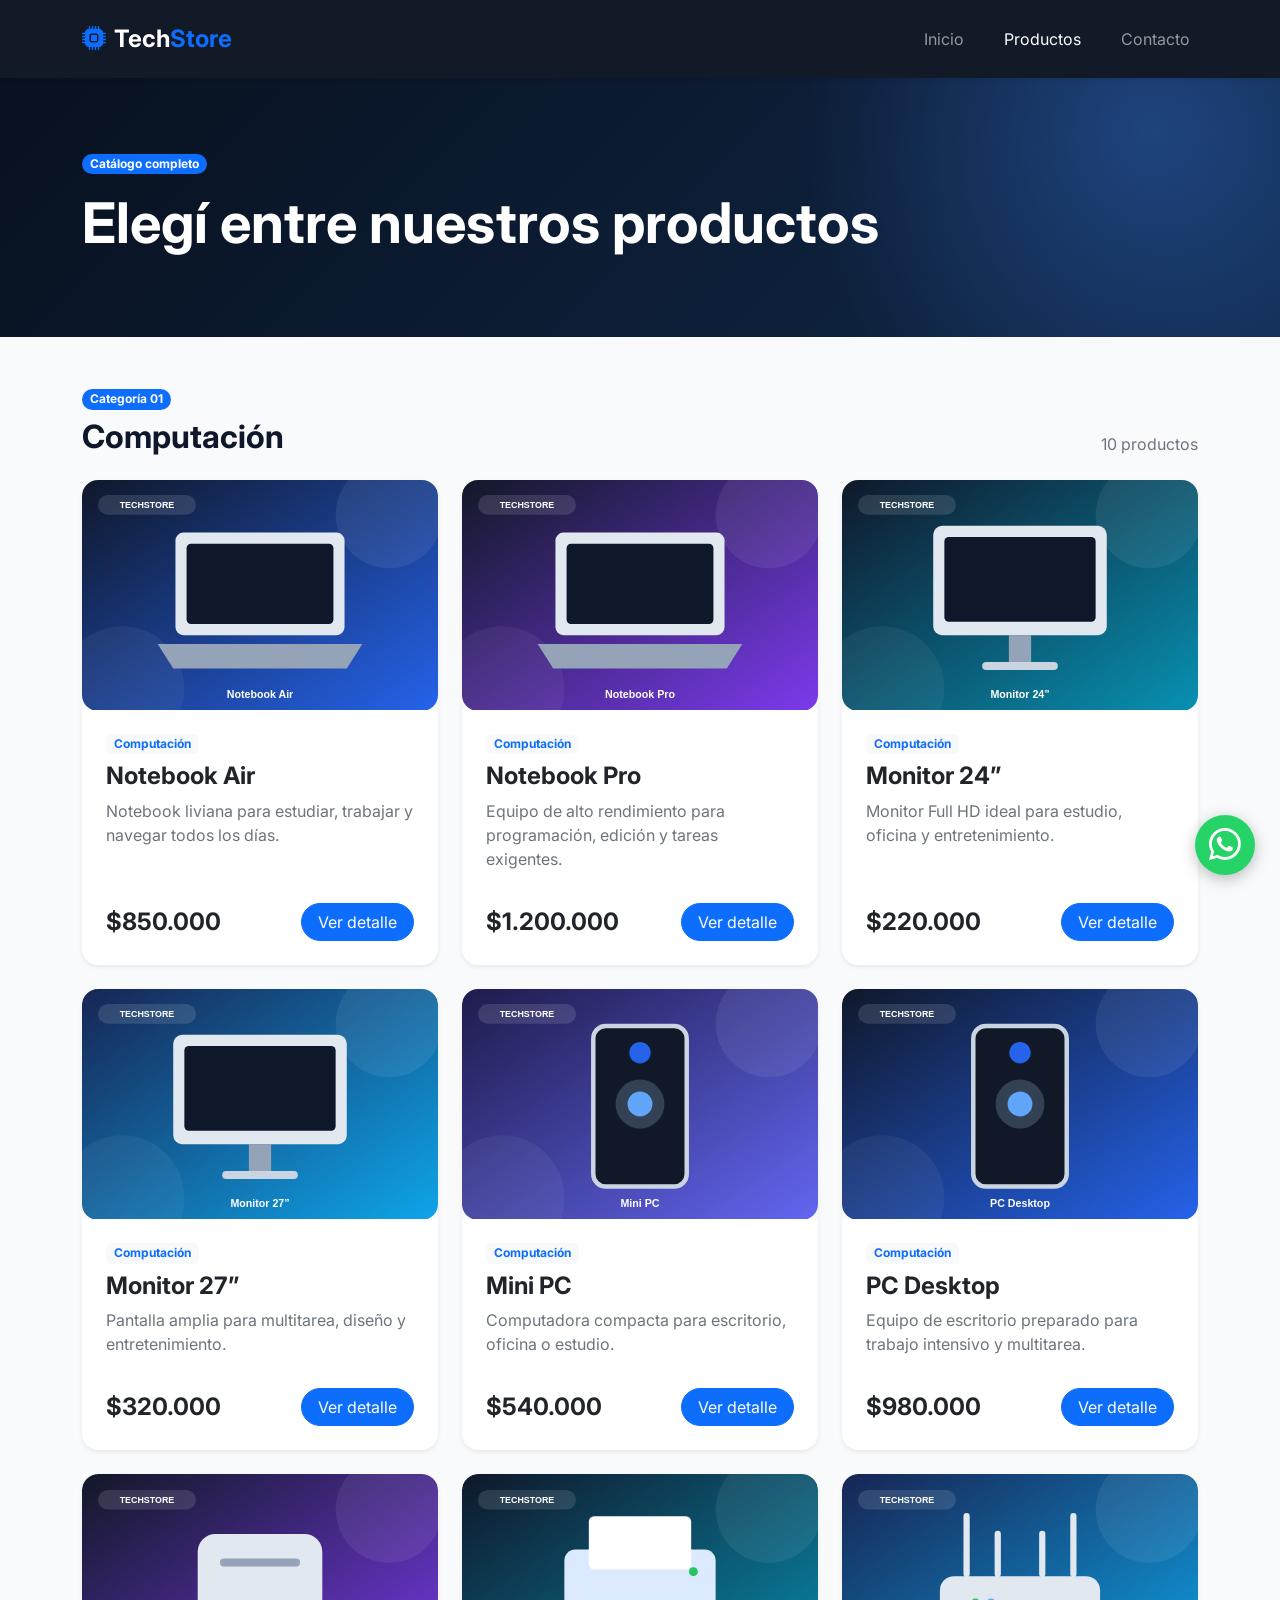
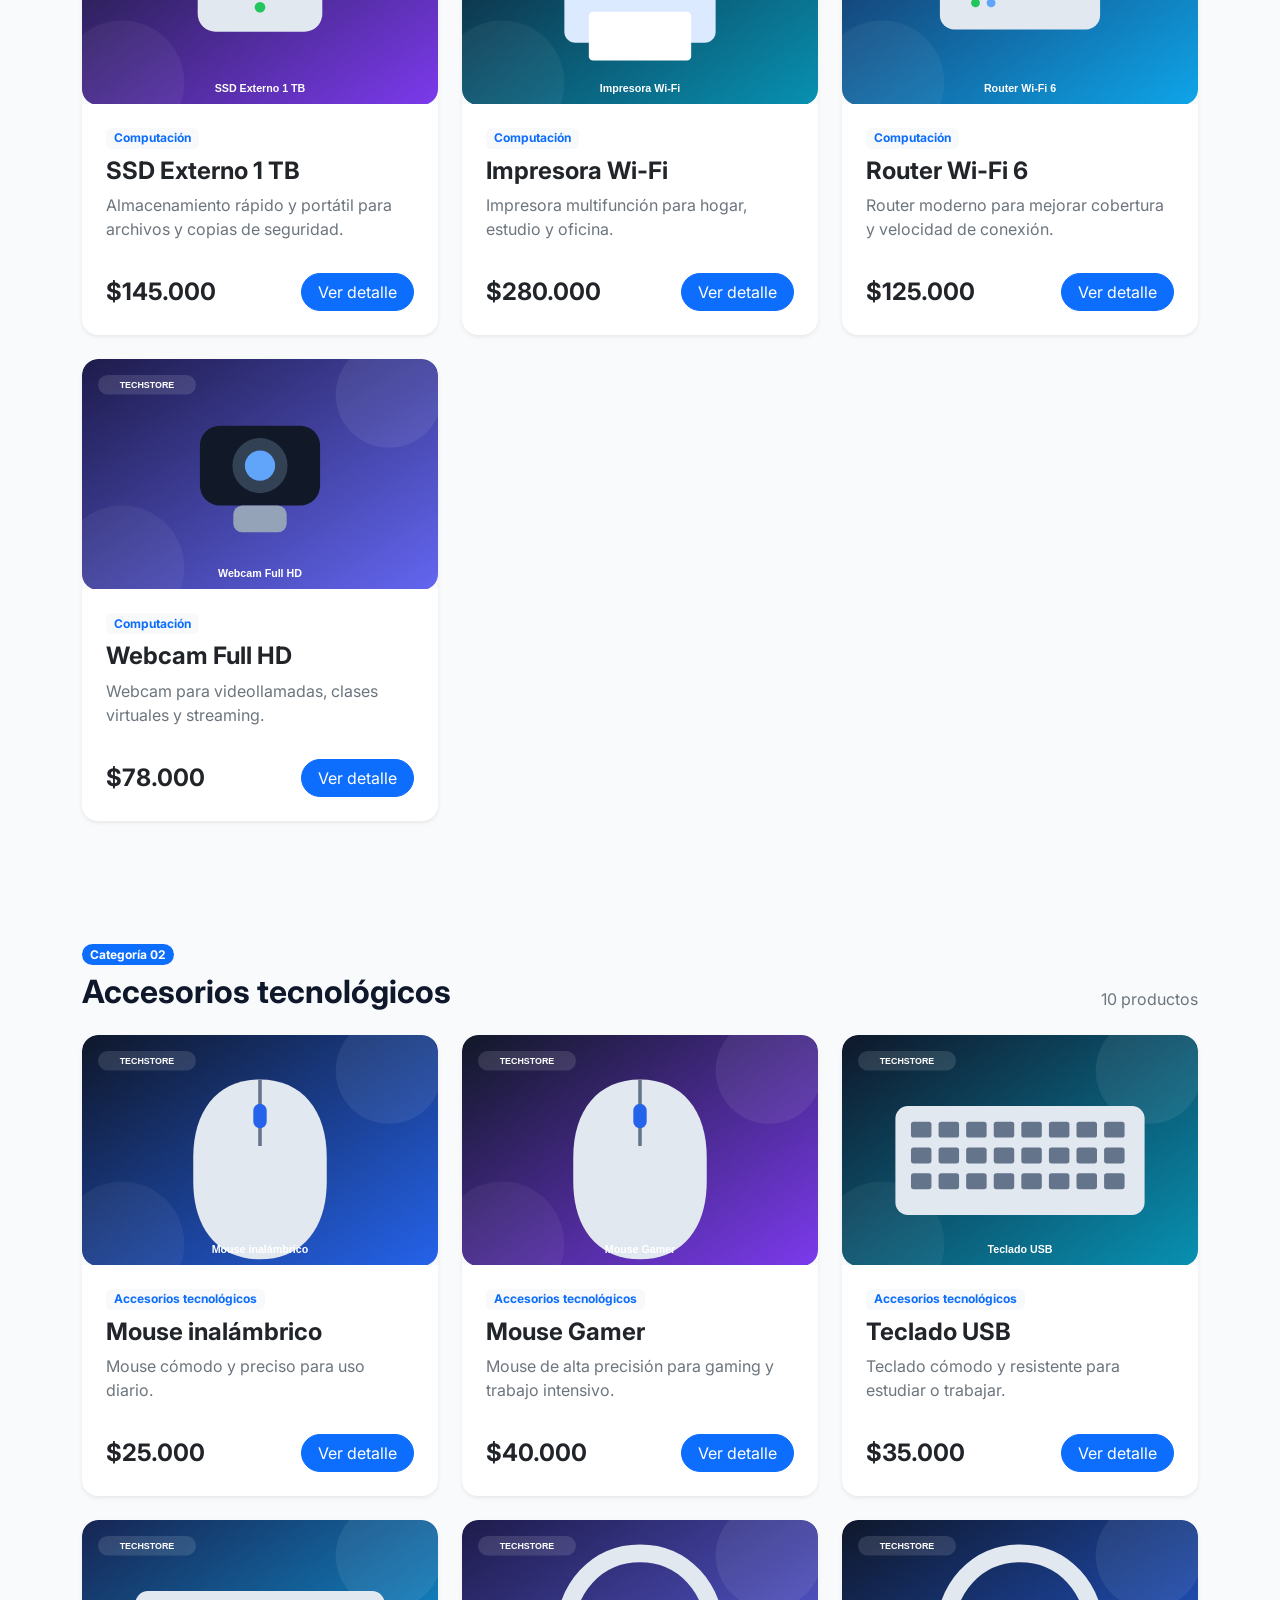
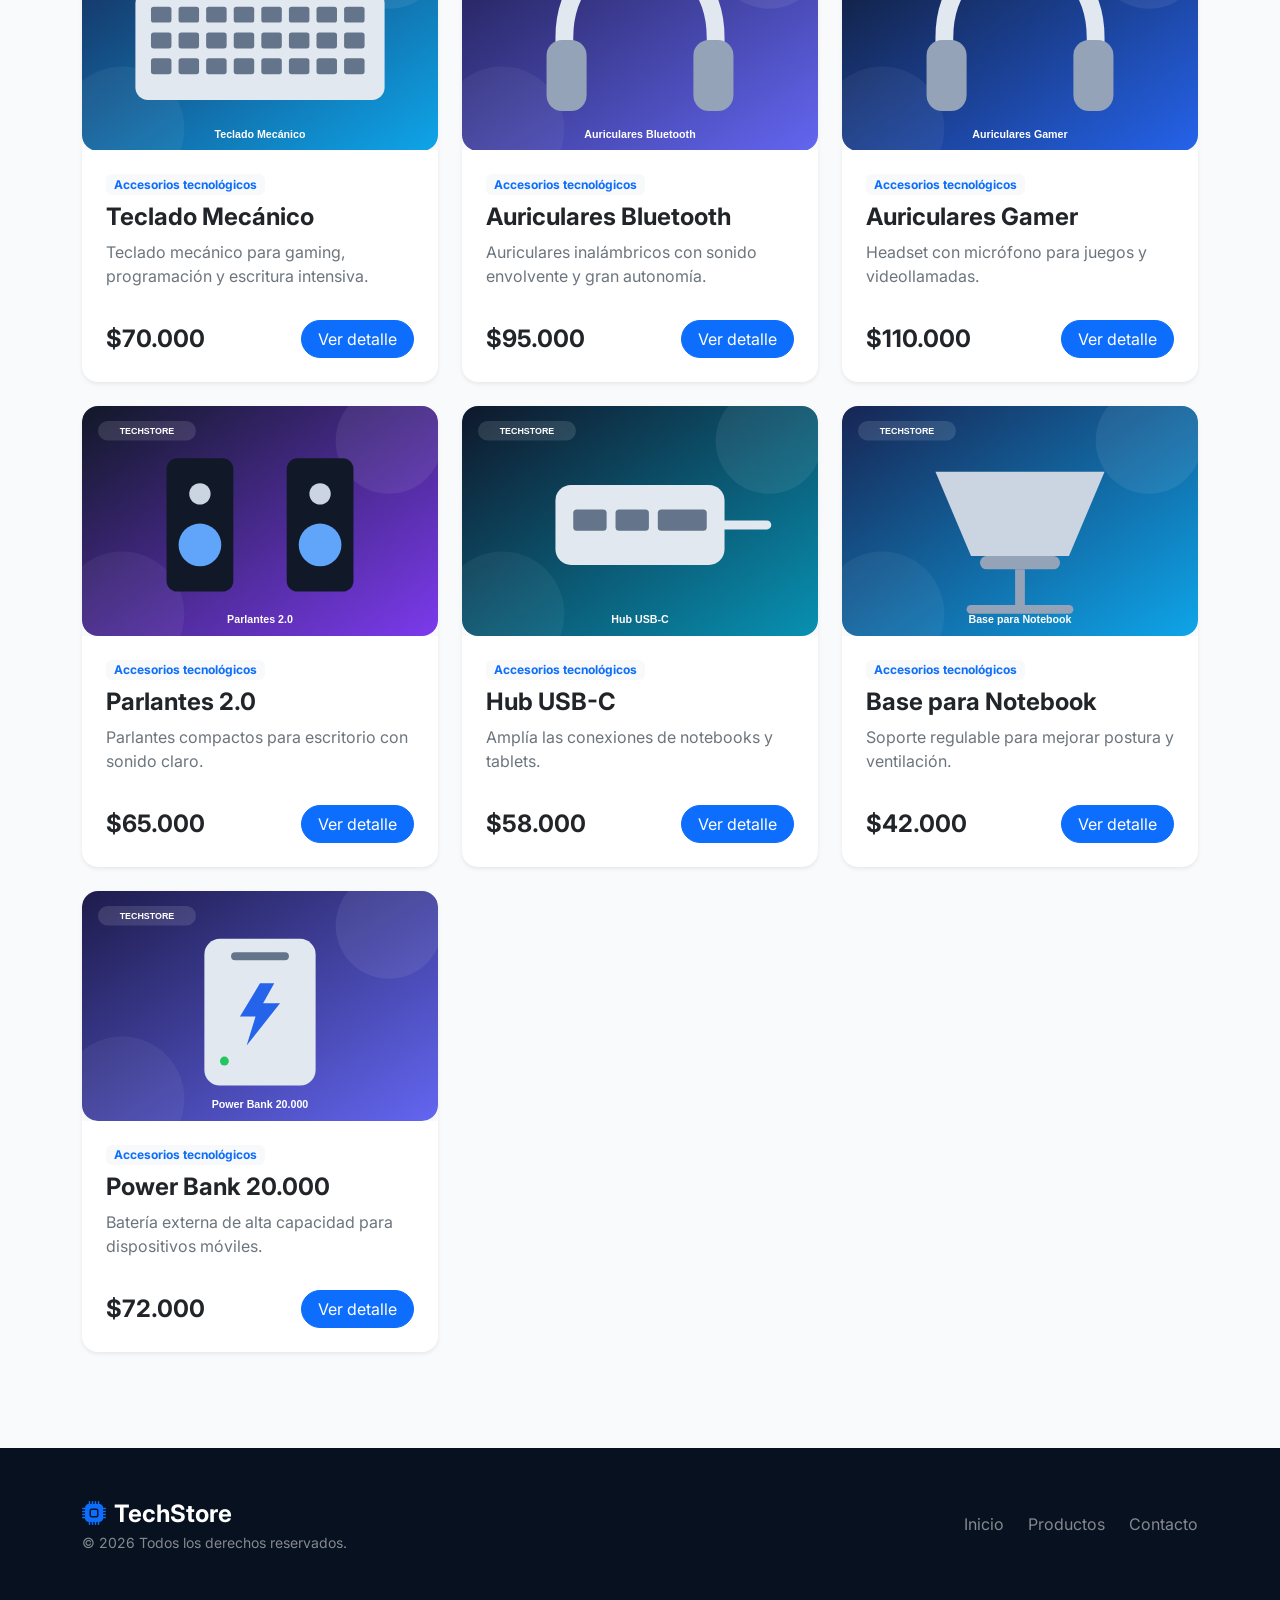
==== commit ebf6e0f6: "refactor: mejorar la estructura y accesibilidad del menú en categorias.html y contacto.html;" ====
--- a/categorias.html
+++ b/categorias.html
@@ -22,52 +22,56 @@
     />
     <link rel="stylesheet" href="styles.css" />
   </head>
+
   <body>
-    <nav
-      class="navbar navbar-expand-lg navbar-dark navbar-tech py-3 sticky-top shadow-sm"
-    >
-      <div class="container">
-        <a class="navbar-brand fw-bold fs-4" href="index.html"
-          ><i class="bi bi-cpu-fill me-2 text-primary"></i>Tech<span
-            class="text-primary"
-            >Store</span
-          ></a
-        >
-        <button
-          class="navbar-toggler"
-          type="button"
-          data-bs-toggle="collapse"
-          data-bs-target="#menu"
-        >
-          <span class="navbar-toggler-icon"></span>
-        </button>
-        <div class="collapse navbar-collapse" id="menu">
-          <ul class="navbar-nav ms-auto align-items-lg-center gap-lg-4">
-            <li class="nav-item">
-              <a class="nav-link" href="index.html">Inicio</a>
-            </li>
-            <li class="nav-item">
-              <a class="nav-link active" href="categorias.html">Productos</a>
-            </li>
-            <li class="nav-item">
-              <a class="nav-link" href="contacto.html">Contacto</a>
-            </li>
-          </ul>
-        </div>
-      </div>
-    </nav>
-
-    <header class="catalog-hero text-white py-5">
-      <div class="container py-4">
-        <span class="badge text-bg-primary rounded-pill mb-3"
-          >Catálogo completo</span
-        >
-        <h1 class="display-4 fw-bold">Elegí entre nuestros productos</h1>
-      </div>
+    <header class="sticky-top">
+      <nav
+        class="navbar navbar-expand-lg navbar-dark navbar-tech py-3 shadow-sm"
+        aria-label="Menu principal"
+      >
+        <div class="container">
+          <a class="navbar-brand fw-bold fs-4" href="index.html"
+            ><i class="bi bi-cpu-fill me-2 text-primary"></i>Tech<span
+              class="text-primary"
+              >Store</span
+            ></a
+          >
+          <button
+            class="navbar-toggler"
+            type="button"
+            data-bs-toggle="collapse"
+            data-bs-target="#menu"
+          >
+            <span class="navbar-toggler-icon"></span>
+          </button>
+          <div class="collapse navbar-collapse" id="menu">
+            <ul class="navbar-nav ms-auto align-items-lg-center gap-lg-4">
+              <li class="nav-item">
+                <a class="nav-link" href="index.html">Inicio</a>
+              </li>
+              <li class="nav-item">
+                <a class="nav-link active" href="categorias.html">Productos</a>
+              </li>
+              <li class="nav-item">
+                <a class="nav-link" href="contacto.html">Contacto</a>
+              </li>
+            </ul>
+          </div>
+        </div>
+      </nav>
     </header>
 
-    <main class="container py-5">
-      <section class="mb-5">
+    <main>
+      <section class="catalog-hero text-white py-5">
+        <div class="container py-4">
+          <span class="badge text-bg-primary rounded-pill mb-3"
+            >Catálogo completo</span
+          >
+          <h1 class="display-4 fw-bold">Elegí entre nuestros productos</h1>
+        </div>
+      </section>
+
+      <section class="container py-5 mb-5">
         <div
           class="d-flex justify-content-between align-items-end flex-wrap gap-3 mb-4"
         >
@@ -426,7 +430,7 @@
         </div>
       </section>
 
-      <section class="pt-4">
+      <section class="container py-5 pt-4">
         <div
           class="d-flex justify-content-between align-items-end flex-wrap gap-3 mb-4"
         >
